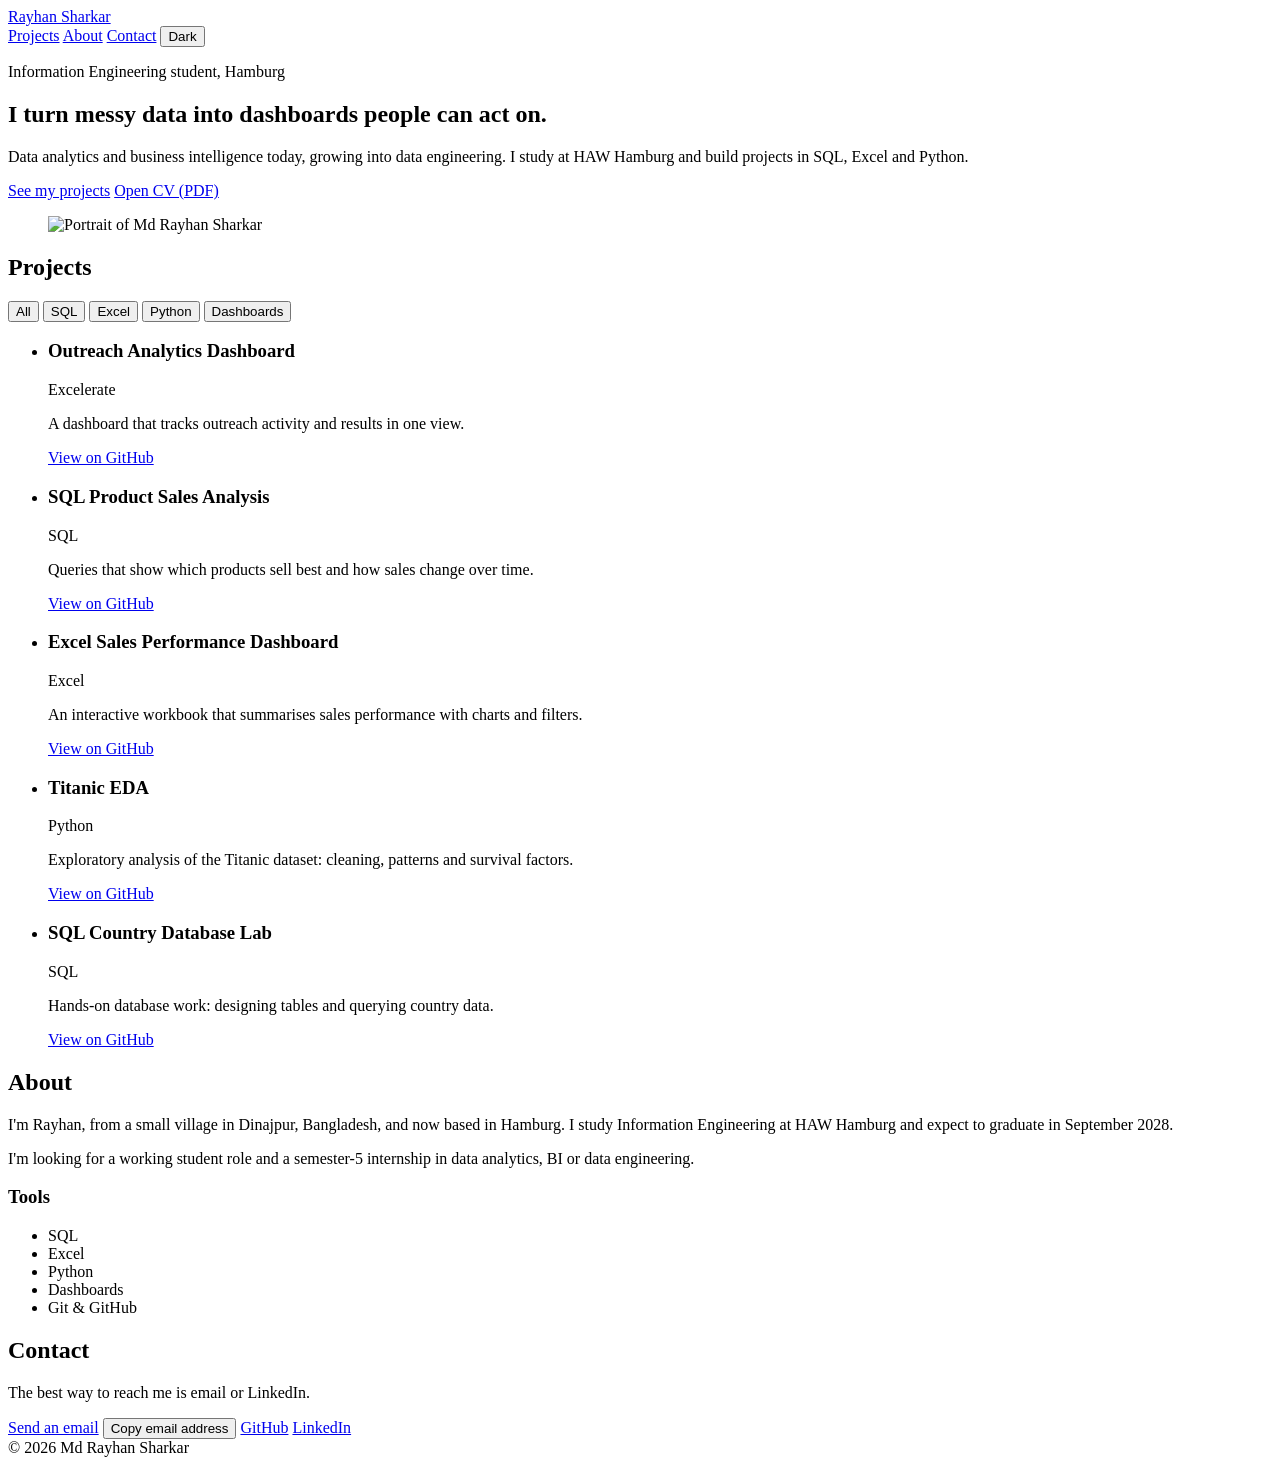
==== index.html @ 40c24889 "Create initial portfolio website layout in HTML This is a complete HTML file for a personal portfoli" ====
<!DOCTYPE html>
<html lang="en" data-theme="light">
<head>
  <meta charset="UTF-8">
  <meta name="viewport" content="width=device-width, initial-scale=1">
  <title>Md Rayhan Sharkar – Data Analytics &amp; BI</title>
  <meta name="description" content="Portfolio of Md Rayhan Sharkar, Information Engineering student at HAW Hamburg. Data analytics and business intelligence, growing into data engineering.">
  <meta name="theme-color" content="#eef2f6">
  <link rel="preconnect" href="https://fonts.googleapis.com">
  <link rel="preconnect" href="https://fonts.gstatic.com" crossorigin>
  <link href="https://fonts.googleapis.com/css2?family=Bricolage+Grotesque:wght@500;700;800&family=Source+Sans+3:wght@400;600&display=swap" rel="stylesheet">
  <link rel="stylesheet" href="style.css">
  <script>
    // Set theme before paint to avoid a flash
    try { var t = localStorage.getItem('theme'); if (t) document.documentElement.setAttribute('data-theme', t); } catch (e) {}
  </script>
</head>
<body>
  <div id="progress" aria-hidden="true"></div>

  <header class="top">
    <a class="brand" href="#top">Rayhan Sharkar</a>
    <nav aria-label="Main">
      <a href="#projects">Projects</a>
      <a href="#about">About</a>
      <a href="#contact">Contact</a>
      <button id="theme" type="button" aria-label="Switch to dark mode">Dark</button>
    </nav>
  </header>

  <main id="top">
    <section class="hero">
      <div class="hero-text">
        <p class="kicker">Information Engineering student, Hamburg</p>
        <h1>I turn messy data into dashboards people can act on.</h1>
        <p class="lead">Data analytics and business intelligence today, growing into data engineering. I study at HAW Hamburg and build projects in SQL, Excel and Python.</p>
        <div class="actions">
          <a class="btn primary" href="#projects">See my projects</a>
          <a class="btn" href="Md_Rayhan_Sharkar_CV.pdf" target="_blank" rel="noopener">Open CV (PDF)</a>
        </div>
      </div>
      <figure class="portrait">
        <img src="profile.jpg" alt="Portrait of Md Rayhan Sharkar" width="480" height="600">
      </figure>
    </section>

    <section id="projects" class="block">
      <h2>Projects</h2>
      <div class="filters" role="group" aria-label="Filter projects by tool">
        <button type="button" class="chip on" data-filter="all" aria-pressed="true">All</button>
        <button type="button" class="chip" data-filter="sql" aria-pressed="false">SQL</button>
        <button type="button" class="chip" data-filter="excel" aria-pressed="false">Excel</button>
        <button type="button" class="chip" data-filter="python" aria-pressed="false">Python</button>
        <button type="button" class="chip" data-filter="dashboard" aria-pressed="false">Dashboards</button>
      </div>

      <ul class="projects" id="project-list">
        <!-- EDIT: replace each description with what you actually did, and add your GitHub link -->
        <li class="project" data-tags="dashboard">
          <h3>Outreach Analytics Dashboard</h3>
          <p class="meta">Excelerate</p>
          <p>A dashboard that tracks outreach activity and results in one view.</p>
          <a href="https://github.com/mdrayhansharkar" target="_blank" rel="noopener">View on GitHub</a>
        </li>
        <li class="project" data-tags="sql">
          <h3>SQL Product Sales Analysis</h3>
          <p class="meta">SQL</p>
          <p>Queries that show which products sell best and how sales change over time.</p>
          <a href="https://github.com/mdrayhansharkar" target="_blank" rel="noopener">View on GitHub</a>
        </li>
        <li class="project" data-tags="excel dashboard">
          <h3>Excel Sales Performance Dashboard</h3>
          <p class="meta">Excel</p>
          <p>An interactive workbook that summarises sales performance with charts and filters.</p>
          <a href="https://github.com/mdrayhansharkar" target="_blank" rel="noopener">View on GitHub</a>
        </li>
        <li class="project" data-tags="python">
          <h3>Titanic EDA</h3>
          <p class="meta">Python</p>
          <p>Exploratory analysis of the Titanic dataset: cleaning, patterns and survival factors.</p>
          <a href="https://github.com/mdrayhansharkar" target="_blank" rel="noopener">View on GitHub</a>
        </li>
        <li class="project" data-tags="sql">
          <h3>SQL Country Database Lab</h3>
          <p class="meta">SQL</p>
          <p>Hands-on database work: designing tables and querying country data.</p>
          <a href="https://github.com/mdrayhansharkar" target="_blank" rel="noopener">View on GitHub</a>
        </li>
      </ul>
    </section>

    <section id="about" class="block narrow">
      <h2>About</h2>
      <p>I'm Rayhan, from a small village in Dinajpur, Bangladesh, and now based in Hamburg. I study Information Engineering at HAW Hamburg and expect to graduate in September 2028.</p>
      <p>I'm looking for a working student role and a semester-5 internship in data analytics, BI or data engineering.</p>
      <h3>Tools</h3>
      <ul class="tools">
        <li>SQL</li><li>Excel</li><li>Python</li><li>Dashboards</li><li>Git &amp; GitHub</li>
      </ul>
    </section>

    <section id="contact" class="block narrow">
      <h2>Contact</h2>
      <p>The best way to reach me is email or LinkedIn.</p>
      <div class="actions">
        <!-- EDIT: put your real email in both places below -->
        <a class="btn primary" href="mailto:your-email@example.com">Send an email</a>
        <button class="btn" type="button" id="copy" data-email="your-email@example.com">Copy email address</button>
        <a class="btn" href="https://github.com/mdrayhansharkar" target="_blank" rel="noopener">GitHub</a>
        <!-- EDIT: add your LinkedIn URL -->
        <a class="btn" href="https://www.linkedin.com/in/your-profile" target="_blank" rel="noopener">LinkedIn</a>
      </div>
    </section>
  </main>

  <footer>© <span id="year">2026</span> Md Rayhan Sharkar</footer>
  <div id="toast" role="status" aria-live="polite" hidden></div>

  <script src="script.js"></script>
</body>
</html>
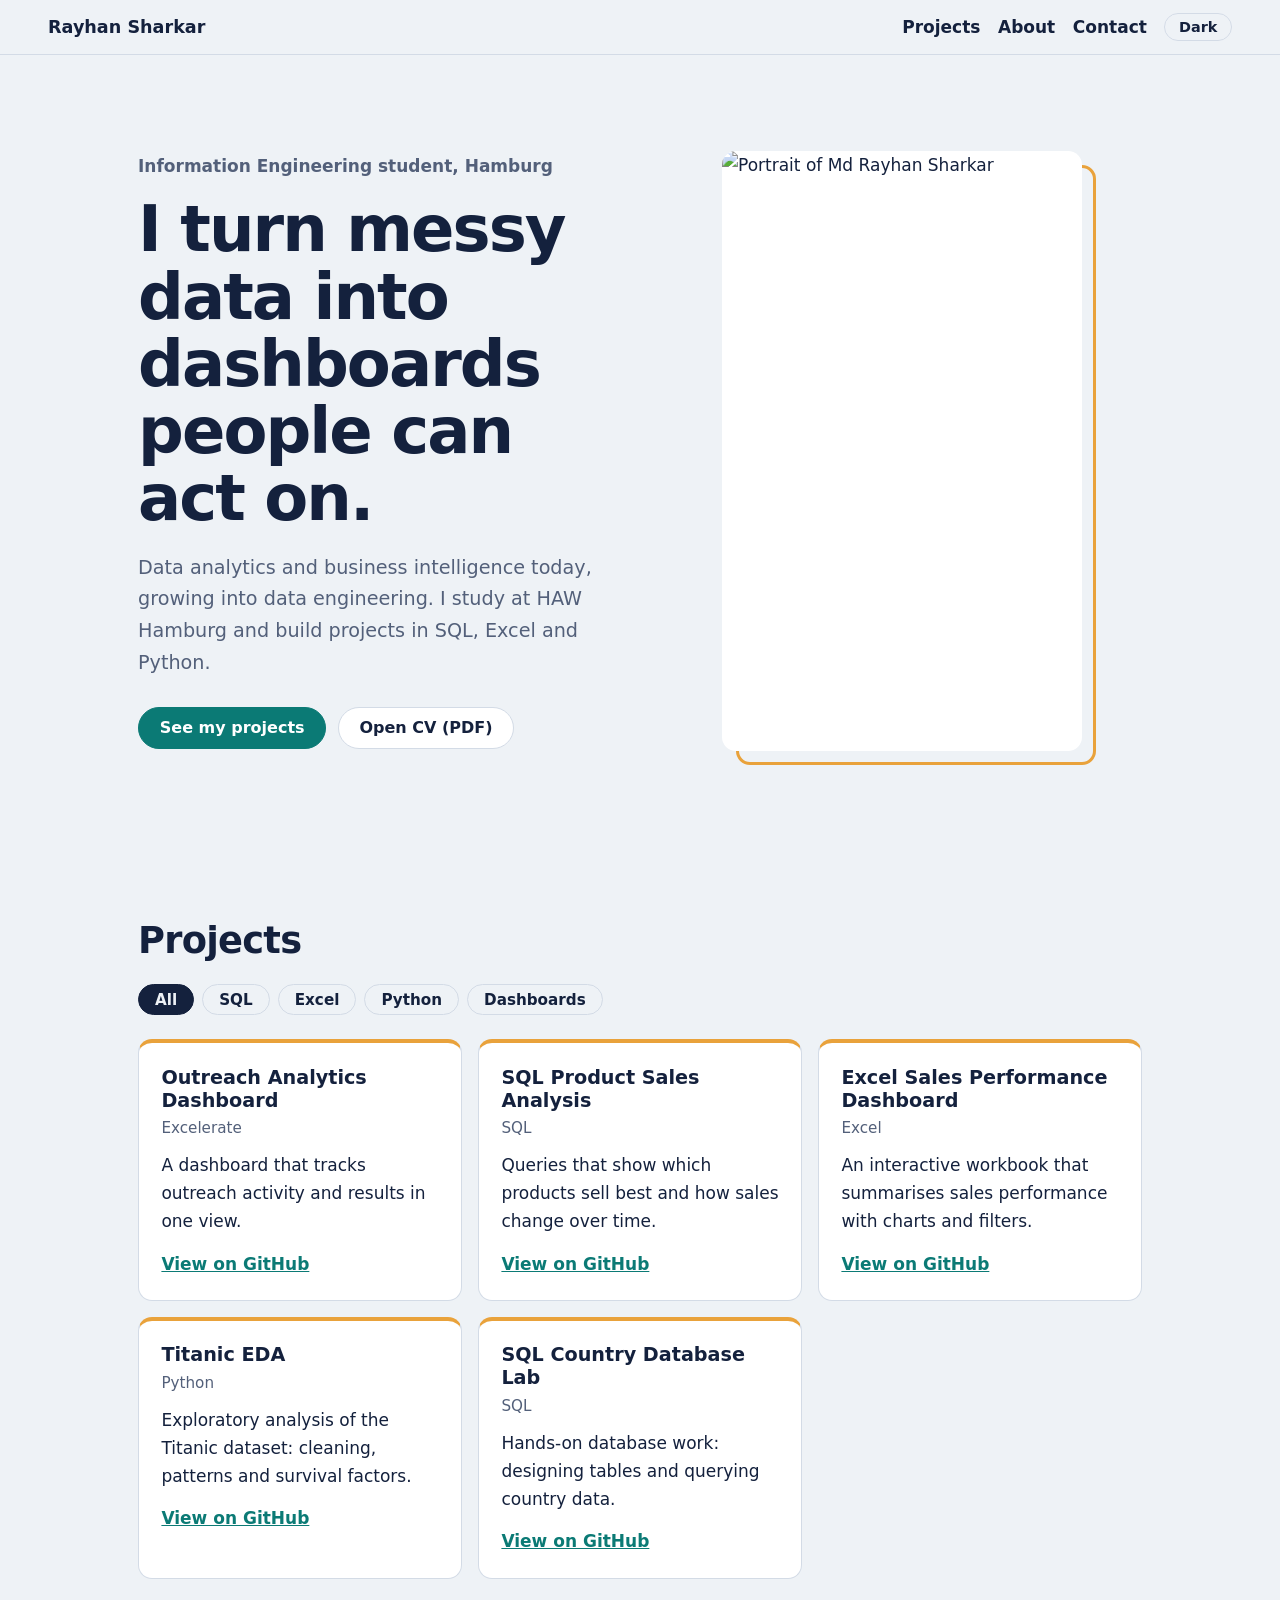
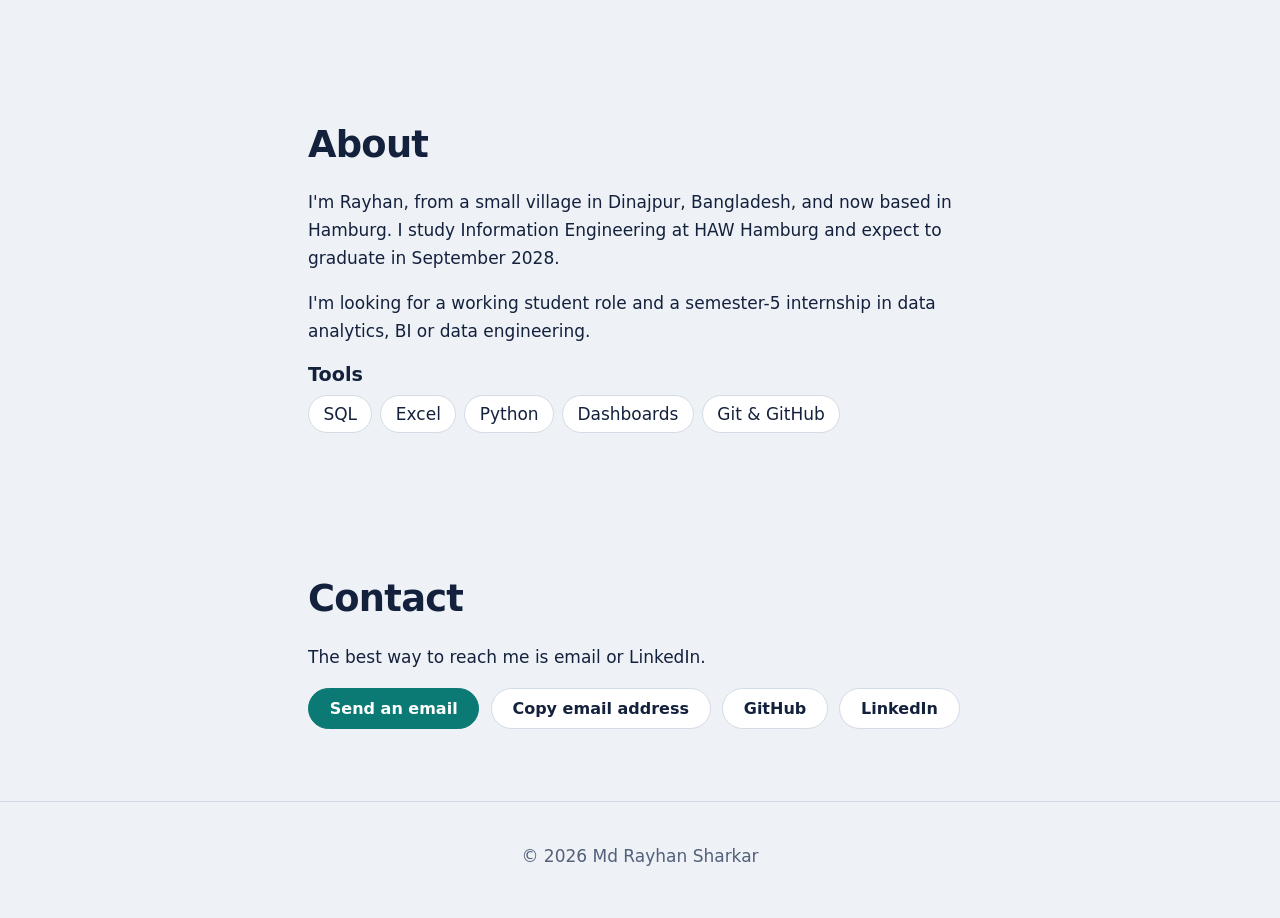
==== commit a78ec7c1: "Update contact information in index.html" ====
--- a/index.html
+++ b/index.html
@@ -104,11 +104,11 @@
       <p>The best way to reach me is email or LinkedIn.</p>
       <div class="actions">
         <!-- EDIT: put your real email in both places below -->
-        <a class="btn primary" href="mailto:your-email@example.com">Send an email</a>
-        <button class="btn" type="button" id="copy" data-email="your-email@example.com">Copy email address</button>
+        <a class="btn primary" href="mailto:mdrayhansharkar5@gmail.com">Send an email</a>
+        <button class="btn" type="button" id="copy" data-email="mdrayhansharkar5@gmail.com">Copy email address</button>
         <a class="btn" href="https://github.com/mdrayhansharkar" target="_blank" rel="noopener">GitHub</a>
         <!-- EDIT: add your LinkedIn URL -->
-        <a class="btn" href="https://www.linkedin.com/in/your-profile" target="_blank" rel="noopener">LinkedIn</a>
+        <a class="btn" href="https://www.linkedin.com/in/mdrayhansharkar" target="_blank" rel="noopener">LinkedIn</a>
       </div>
     </section>
   </main>
--- a/style.css
+++ b/style.css
@@ -0,0 +1,144 @@
+/* Colors live in variables. Change them here to restyle the whole site. */
+:root {
+  --bg: #eef2f6;
+  --surface: #ffffff;
+  --ink: #14213d;
+  --muted: #53607a;
+  --line: #d3dbe6;
+  --accent: #0b7a75;      /* teal: links, primary buttons */
+  --accent-ink: #ffffff;
+  --signal: #e9a23b;      /* amber: the "data highlight" colour */
+  --radius: 14px;
+  --display: "Bricolage Grotesque", system-ui, sans-serif;
+  --body: "Source Sans 3", system-ui, sans-serif;
+}
+:root[data-theme="dark"] {
+  --bg: #0d1626;
+  --surface: #15213a;
+  --ink: #e8edf6;
+  --muted: #9fb0cc;
+  --line: #2a3a5a;
+  --accent: #4fd1c5;
+  --accent-ink: #0d1626;
+}
+
+*, *::before, *::after { box-sizing: border-box; }
+html { scroll-behavior: smooth; scroll-padding-top: 5rem; }
+body {
+  margin: 0;
+  background: var(--bg);
+  color: var(--ink);
+  font: 400 1.0625rem/1.65 var(--body);
+  transition: background-color .3s, color .3s;
+}
+img { max-width: 100%; display: block; }
+a { color: var(--accent); }
+:focus-visible { outline: 3px solid var(--signal); outline-offset: 3px; }
+
+#progress {
+  position: fixed; inset: 0 0 auto 0; height: 3px; z-index: 50;
+  background: var(--signal);
+  transform: scaleX(0); transform-origin: left;
+}
+
+/* Header */
+.top {
+  position: sticky; top: 0; z-index: 40;
+  display: flex; justify-content: space-between; align-items: center; gap: 1rem;
+  padding: .8rem clamp(1rem, 4vw, 3rem);
+  background: color-mix(in srgb, var(--bg) 88%, transparent);
+  backdrop-filter: blur(10px);
+  border-bottom: 1px solid var(--line);
+}
+.brand { font: 700 1.1rem var(--display); color: var(--ink); text-decoration: none; }
+.top nav { display: flex; align-items: center; gap: 1.1rem; flex-wrap: wrap; }
+.top nav a { color: var(--ink); text-decoration: none; font-weight: 600; }
+.top nav a:hover { color: var(--accent); }
+#theme {
+  font: 600 .9rem var(--body); color: var(--ink); cursor: pointer;
+  background: transparent; border: 1px solid var(--line); border-radius: 999px;
+  padding: .3rem .85rem;
+}
+#theme:hover { border-color: var(--accent); }
+
+/* Hero: the one expressive moment */
+.hero {
+  max-width: 1100px; margin: 0 auto;
+  padding: clamp(3rem, 8vw, 6rem) clamp(1rem, 4vw, 3rem);
+  display: grid; grid-template-columns: 1.4fr 1fr; gap: clamp(2rem, 5vw, 4rem); align-items: center;
+}
+.kicker { color: var(--muted); margin: 0 0 1rem; font-weight: 600; }
+h1 {
+  font: 800 clamp(2.2rem, 5.2vw, 4rem)/1.05 var(--display);
+  letter-spacing: -.03em; margin: 0 0 1.2rem; max-width: 18ch;
+  animation: rise .8s cubic-bezier(.2,.8,.2,1) both;
+}
+.lead { font-size: 1.2rem; color: var(--muted); max-width: 52ch; margin: 0 0 1.8rem; }
+.portrait { margin: 0; position: relative; justify-self: center; width: min(100%, 360px); }
+.portrait::before {
+  content: ""; position: absolute; inset: 14px -14px -14px 14px;
+  border: 3px solid var(--signal); border-radius: var(--radius);
+}
+.portrait img {
+  position: relative; width: 100%; aspect-ratio: 4 / 5; object-fit: cover;
+  border-radius: var(--radius); background: var(--surface);
+}
+@keyframes rise { from { opacity: 0; transform: translateY(20px); } }
+
+/* Buttons */
+.actions { display: flex; flex-wrap: wrap; gap: .7rem; }
+.btn {
+  display: inline-block; cursor: pointer;
+  font: 600 1rem var(--body); text-decoration: none; color: var(--ink);
+  background: var(--surface); border: 1px solid var(--line); border-radius: 999px;
+  padding: .65rem 1.3rem;
+  transition: transform .15s, border-color .15s, background-color .15s;
+}
+.btn:hover { border-color: var(--accent); transform: translateY(-2px); }
+.btn.primary { background: var(--accent); color: var(--accent-ink); border-color: var(--accent); }
+
+/* Sections */
+.block { max-width: 1100px; margin: 0 auto; padding: clamp(2.5rem, 6vw, 4.5rem) clamp(1rem, 4vw, 3rem); }
+.block.narrow { max-width: 760px; }
+h2 { font: 700 clamp(1.7rem, 3vw, 2.3rem) var(--display); letter-spacing: -.02em; margin: 0 0 1.4rem; }
+h3 { font: 700 1.2rem var(--display); margin: 0 0 .3rem; }
+
+/* Project filters + list */
+.filters { display: flex; flex-wrap: wrap; gap: .5rem; margin-bottom: 1.5rem; }
+.chip {
+  font: 600 .95rem var(--body); cursor: pointer; color: var(--ink);
+  background: transparent; border: 1px solid var(--line); border-radius: 999px; padding: .35rem 1rem;
+}
+.chip:hover { border-color: var(--accent); }
+.chip.on { background: var(--ink); color: var(--bg); border-color: var(--ink); }
+
+.projects { list-style: none; margin: 0; padding: 0; display: grid; gap: 1rem; grid-template-columns: repeat(auto-fill, minmax(min(100%, 320px), 1fr)); }
+.project {
+  background: var(--surface); border: 1px solid var(--line); border-radius: var(--radius);
+  padding: 1.4rem; border-top: 4px solid var(--signal);
+  animation: rise .35s ease both;
+}
+.project[hidden] { display: none; }
+.project p { margin: 0 0 .9rem; }
+.project .meta { color: var(--muted); font-size: .95rem; margin-bottom: .6rem; }
+.project a { font-weight: 600; }
+
+.tools { list-style: none; padding: 0; margin: .6rem 0 0; display: flex; flex-wrap: wrap; gap: .5rem; }
+.tools li { background: var(--surface); border: 1px solid var(--line); border-radius: 999px; padding: .25rem .9rem; }
+
+footer { text-align: center; color: var(--muted); padding: 2.5rem 1rem 3rem; border-top: 1px solid var(--line); }
+
+/* Toast (appears after copying the email) */
+#toast {
+  position: fixed; left: 50%; bottom: 1.5rem; transform: translateX(-50%);
+  background: var(--ink); color: var(--bg); padding: .6rem 1.2rem; border-radius: 999px; font-weight: 600; z-index: 60;
+}
+
+@media (max-width: 800px) {
+  .hero { grid-template-columns: 1fr; }
+  .portrait { order: -1; width: min(70%, 260px); justify-self: start; }
+}
+@media (prefers-reduced-motion: reduce) {
+  html { scroll-behavior: auto; }
+  *, *::before, *::after { animation: none !important; transition: none !important; }
+}
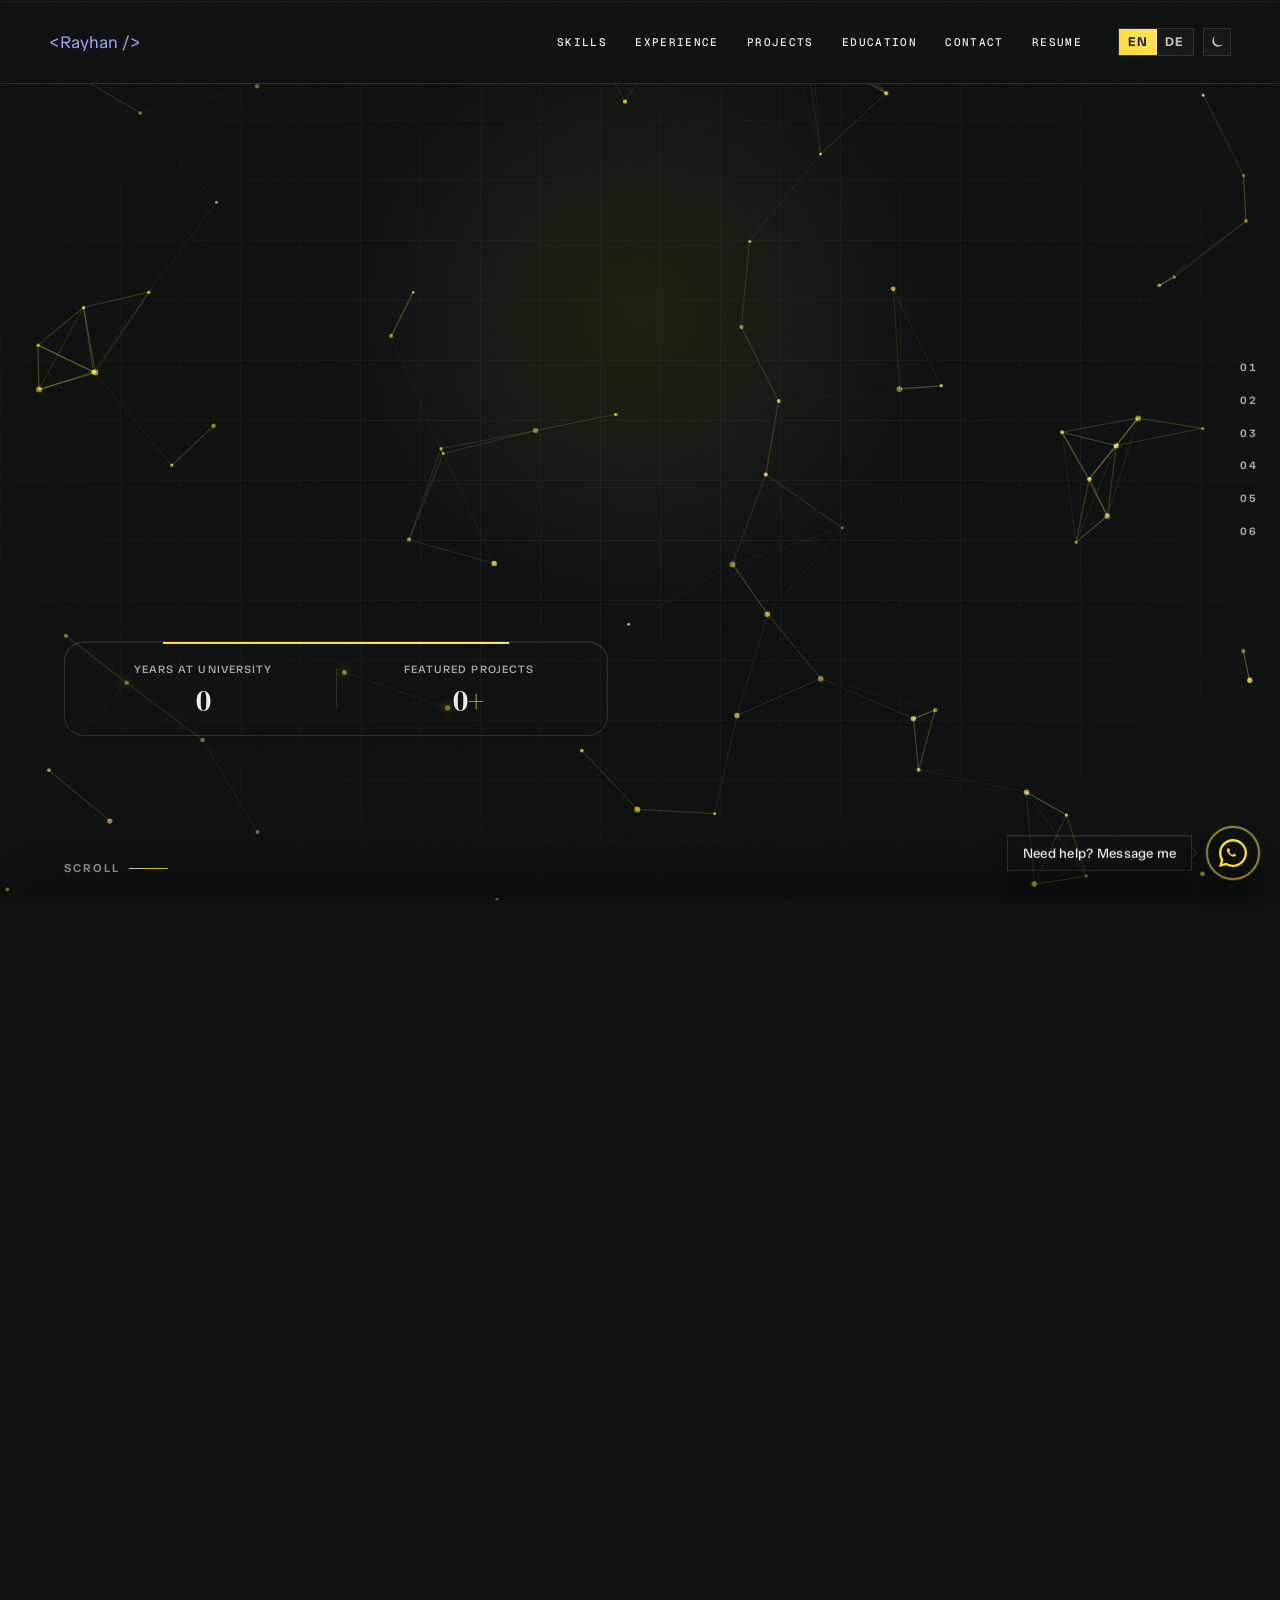
==== commit df68111d: "Rename Md_Rayhan_Sharkar_Portfolio.html to index.html" ====
--- a/index.html
+++ b/index.html
@@ -1,121 +1,7116 @@
 <!DOCTYPE html>
-<html lang="en" data-theme="light">
+<html lang="en">
+
 <head>
   <meta charset="UTF-8">
-  <meta name="viewport" content="width=device-width, initial-scale=1">
-  <title>Md Rayhan Sharkar – Data Analytics &amp; BI</title>
-  <meta name="description" content="Portfolio of Md Rayhan Sharkar, Information Engineering student at HAW Hamburg. Data analytics and business intelligence, growing into data engineering.">
-  <meta name="theme-color" content="#eef2f6">
+  <meta name="viewport" content="width=device-width, initial-scale=1.0, viewport-fit=cover">
+  <meta name="description" content="Md Rayhan Sharkar is an Information Engineering student and aspiring Data Engineer focused on analytics, business intelligence, and data-driven solutions.">
+  <meta name="keywords" content="Md Rayhan Sharkar, Information Engineering, Data Analytics, Business Intelligence, Data Engineering, Python, SQL, Power BI">
+  <meta name="author" content="Md Rayhan Sharkar">
+  <meta name="robots" content="index, follow">
+  <meta name="theme-color" content="#0b0c0e">
+  <link rel="canonical" href="https://mdrayhansharkar.github.io/">
+
+  <!-- Open Graph / social share -->
+  <meta property="og:type" content="website">
+  <meta property="og:site_name" content="Md Rayhan Sharkar">
+  <meta property="og:title" content="Md Rayhan Sharkar">
+  <meta property="og:description" content="Aspiring Data Engineer & Data Analytics Enthusiast">
+  <meta property="og:url" content="https://mdrayhansharkar.github.io/">
+  <meta property="og:image" content="https://mdrayhansharkar.github.io/https://mdrayhansharkar.github.io/profile.jpg">
+  <meta property="og:image:secure_url" content="https://mdrayhansharkar.github.io/https://mdrayhansharkar.github.io/profile.jpg">
+  <meta property="og:image:alt" content="Md Rayhan Sharkar — Aspiring Data Engineer">
+  <meta property="og:image:type" content="image/png">
+  <meta property="og:image:width" content="1671">
+  <meta property="og:image:height" content="941">
+  <meta name="twitter:card" content="summary_large_image">
+  <meta name="twitter:title" content="Md Rayhan Sharkar">
+  <meta name="twitter:description" content="Aspiring Data Engineer & Data Analytics Enthusiast">
+  <meta name="twitter:image" content="https://mdrayhansharkar.github.io/https://mdrayhansharkar.github.io/profile.jpg">
+
+  <script>
+    (function () {
+      try {
+        var t = localStorage.getItem('portfolio-theme');
+        document.documentElement.setAttribute('data-theme', t === 'light' ? 'light' : 'dark');
+      } catch (e) {
+        document.documentElement.setAttribute('data-theme', 'dark');
+      }
+      try {
+        if (sessionStorage.getItem('portfolio-seen') !== '1') {
+          document.documentElement.classList.add('is-loading');
+        }
+      } catch (e) {
+        document.documentElement.classList.add('is-loading');
+      }
+      try {
+        if (!window.matchMedia('(prefers-reduced-motion: reduce)').matches) {
+          document.documentElement.classList.add('motion-pending', 'h-scroll');
+          if (window.matchMedia('(max-width: 1100px)').matches) {
+            document.documentElement.classList.add('h-stack');
+          }
+          window.setTimeout(function () {
+            document.documentElement.classList.remove('motion-pending');
+            if (!window.__motionBooted) document.documentElement.classList.remove('h-scroll');
+          }, 8000);
+        }
+      } catch (e) {}
+    })();
+  </script>
+
+  <title>Md Rayhan Sharkar — Aspiring Data Engineer</title>
+  <link rel="icon" href="https://mdrayhansharkar.github.io/profile.jpg" type="image/jpeg">
+  <link rel="apple-touch-icon" href="https://mdrayhansharkar.github.io/profile.jpg">
   <link rel="preconnect" href="https://fonts.googleapis.com">
   <link rel="preconnect" href="https://fonts.gstatic.com" crossorigin>
-  <link href="https://fonts.googleapis.com/css2?family=Bricolage+Grotesque:wght@500;700;800&family=Source+Sans+3:wght@400;600&display=swap" rel="stylesheet">
-  <link rel="stylesheet" href="style.css">
+  <link rel="preload" as="image" href="https://mdrayhansharkar.github.io/profile.jpg" fetchpriority="high">
+  <link rel="preload" as="style" href="https://fonts.googleapis.com/css2?family=DM+Serif+Display:ital@0;1&family=Geist+Mono:wght@400;500;600&family=TASA+Orbiter:wght@400;500;700&display=swap">
+  <link
+    href="https://fonts.googleapis.com/css2?family=DM+Serif+Display:ital@0;1&family=Geist+Mono:wght@400;500;600&family=TASA+Orbiter:wght@400;500;700&display=swap"
+    rel="stylesheet" media="print" onload="this.media='all'">
+  <noscript>
+    <link
+      href="https://fonts.googleapis.com/css2?family=DM+Serif+Display:ital@0;1&family=Geist+Mono:wght@400;500;600&family=TASA+Orbiter:wght@400;500;700&display=swap"
+      rel="stylesheet">
+  </noscript>
+  <style>
+    :root {
+      color-scheme: dark;
+      --font-sans: "TASA Orbiter", sans-serif;
+      --font-mono: "Geist Mono", ui-monospace, SFMono-Regular, Menlo, Consolas, monospace;
+      --ink: #121614;
+      --paper: #f0efe8;
+      --bg: #0e1312;
+      --surface: #141a19;
+      --border: #2c3331;
+      --accent: #ffdb2a;
+      --accent2: #ffe566;
+      --accent-rgb: 255, 219, 42;
+      --accent2-rgb: 255, 229, 102;
+      --accent-glow: 255, 219, 42;
+      --accent-gradient: linear-gradient(45deg, #ffdb2a, #ffe566);
+      --muted: #a9a89f;
+      --text: #f0efe8;
+      --text-dim: #c8c7be;
+      --glass: rgba(24, 26, 28, 0.1);
+      --glass-strong: rgba(24, 26, 28, 0.1);
+      --glass-hover: rgba(24, 26, 28, 0.18);
+      --glass-border: rgba(255, 255, 255, 0.12);
+      --glass-blur: 5px;
+      --nav-blur: 24px;
+      --nav-bg: #0e1312;
+      --nav-bg-scrolled: #0e1312;
+      --shadow: rgba(0, 0, 0, 0.28);
+      --card-shadow: inset 0 1px 0 rgba(255, 255, 255, 0.06), 0 8px 28px rgba(0, 0, 0, 0.18);
+      --btn-on-accent: #121614;
+      --skill-hover: #15181e;
+      --ease-smooth: cubic-bezier(0.33, 1, 0.68, 1);
+      --ease-out: cubic-bezier(0.16, 1, 0.3, 1);
+      --ease-soft: cubic-bezier(0.4, 0, 0.2, 1);
+      --duration-fast: 0.28s;
+      --duration-normal: 0.5s;
+      --duration-slow: 0.85s;
+      --nav-morph-duration: 1.15s;
+      --nav-morph-ease: cubic-bezier(0.22, 1, 0.36, 1);
+      --ptr-x: 50%;
+      --ptr-y: 35%;
+      --scroll-p: 0;
+    }
+
+    html[data-theme="light"] {
+      color-scheme: light;
+      --bg: #ffdb2a;
+      --surface: #ffe566;
+      --border: #121614;
+      --accent: #121614;
+      --accent2: #0e1312;
+      --accent-rgb: 18, 22, 20;
+      --accent2-rgb: 14, 19, 18;
+      --accent-glow: 18, 22, 20;
+      --accent-gradient: linear-gradient(45deg, #121614, #0e1312);
+      --muted: #3a403e;
+      --text: #121614;
+      --text-dim: #242b29;
+      --glass: rgba(255, 255, 255, 0.68);
+      --glass-strong: rgba(255, 255, 255, 0.82);
+      --glass-hover: rgba(255, 255, 255, 0.86);
+      --glass-border: rgba(18, 32, 48, 0.1);
+      --glass-blur: 8px;
+      --nav-blur: 28px;
+      --nav-bg: #ffdb2a;
+      --nav-bg-scrolled: #ffdb2a;
+      --shadow: rgba(18, 28, 45, 0.08);
+      --card-shadow: inset 0 1px 0 rgba(255, 255, 255, 0.9), 0 10px 28px rgba(18, 28, 45, 0.07);
+      --btn-on-accent: #ffdb2a;
+      --skill-hover: rgba(255, 255, 255, 0.9);
+    }
+
+    *,
+    *::before,
+    *::after {
+      box-sizing: border-box;
+      margin: 0;
+      padding: 0;
+    }
+
+    img,
+    video,
+    canvas,
+    svg,
+    iframe {
+      max-width: 100%;
+    }
+
+    html {
+      scroll-behavior: smooth;
+      overflow-x: clip;
+      width: 100%;
+    }
+
+    @media (prefers-reduced-motion: reduce) {
+      html {
+        scroll-behavior: auto;
+      }
+
+      *,
+      *::before,
+      *::after {
+        animation-duration: 0.01ms !important;
+        animation-iteration-count: 1 !important;
+        transition-duration: 0.01ms !important;
+      }
+
+      .reveal,
+      .reveal.visible {
+        opacity: 1;
+        transform: none;
+        filter: none;
+        will-change: auto;
+      }
+
+      #scroll-progress,
+      #pointer-glow,
+      #cursor-dot,
+      #cursor-ring {
+        display: none !important;
+      }
+
+      [data-parallax],
+      .tilt-ready,
+      .magnetic {
+        transform: none !important;
+      }
+
+      #page-loader {
+        display: none !important;
+      }
+
+      html.loader-revealing::after,
+      #page-loader.is-done,
+      #page-loader.is-done::after,
+      #page-loader.is-done .term {
+        animation: none !important;
+      }
+
+      html.is-loading {
+        overflow: auto;
+      }
+
+      html.motion-pending .hero-tag,
+      html.motion-pending h1,
+      html.motion-pending .hero-sub,
+      html.motion-pending .hero-cta,
+      html.motion-pending .hero-visual,
+      html.motion-on .hero-tag,
+      html.motion-on .hero-word,
+      html.motion-on .hero-sub,
+      html.motion-on .hero-cta,
+      html.motion-on .hero-visual,
+      html.motion-on .tag,
+      html.motion-on .stack-tag,
+      html.motion-on .contact-head,
+      html.motion-on .contact-aside,
+      html.motion-on .channel,
+      html.motion-on .contact-social,
+      html.motion-on .footer-bottom {
+        opacity: 1 !important;
+      }
+
+      html.motion-on .journey::before {
+        transform: none !important;
+      }
+    }
+
+    body {
+      background: var(--bg);
+      color: var(--text);
+      font-family: var(--font-sans);
+      font-size: 17px;
+      font-weight: 400;
+      line-height: 1.7;
+      overflow-x: clip;
+      width: 100%;
+      min-width: 0;
+      position: relative;
+      z-index: 0;
+      -webkit-font-smoothing: antialiased;
+      text-rendering: optimizeLegibility;
+      transition: background-color var(--duration-slow) var(--ease-soft), color var(--duration-slow) var(--ease-soft);
+    }
+
+    body.nav-open {
+      overflow: hidden;
+    }
+
+    html[data-theme="light"] #bg-particles {
+      opacity: 0.38;
+    }
+
+    html[data-theme="light"] body::before {
+      opacity: 0.1;
+    }
+
+    html[data-theme="light"] .hero-grid-bg {
+      opacity: 0.35;
+    }
+
+    html[data-theme="light"] .lang-switch button.is-active {
+      color: var(--btn-on-accent);
+    }
+
+    html[data-theme="light"] .journey-badge {
+      color: var(--btn-on-accent);
+    }
+
+    /* ── THEME / LOCALE MOTION ── */
+    ::view-transition-old(root),
+    ::view-transition-new(root) {
+      animation-duration: 0.48s;
+      animation-timing-function: var(--ease-smooth);
+    }
+
+    html.theme-switching::after {
+      content: '';
+      position: fixed;
+      inset: 0;
+      z-index: 10000;
+      pointer-events: none;
+      background: radial-gradient(circle at var(--theme-ox, 50%) var(--theme-oy, 12%),
+          color-mix(in srgb, var(--accent) 28%, transparent),
+          transparent 55%),
+        var(--bg);
+      animation: themeWash 0.55s var(--ease-out) forwards;
+    }
+
+    @keyframes themeWash {
+      0% { opacity: 0; }
+      30% { opacity: 0.42; }
+      100% { opacity: 0; }
+    }
+
+    body.locale-out #hero,
+    body.locale-out section,
+    body.locale-out footer {
+      opacity: 0.55;
+      transform: translateY(6px);
+      filter: blur(1.5px);
+      transition: opacity 0.22s var(--ease-soft), transform 0.22s var(--ease-soft), filter 0.22s var(--ease-soft);
+    }
+
+    body.locale-in #hero,
+    body.locale-in section,
+    body.locale-in footer {
+      animation: localeIn 0.45s var(--ease-out) both;
+    }
+
+    html.is-loading {
+      overflow: hidden;
+    }
+
+    html:not(.is-loading) #page-loader:not(.is-done) {
+      display: none !important;
+    }
+
+    /* ── PAGE LOADER (Linux terminal) ── */
+    #page-loader {
+      position: fixed;
+      inset: 0;
+      z-index: 20000;
+      display: grid;
+      place-items: center;
+      padding: 1.25rem;
+      background: #000;
+      color: #d7dbe2;
+      font-family: ui-monospace, 'SF Mono', Menlo, Consolas, monospace;
+      overflow: hidden;
+    }
+
+    #page-loader::before {
+      content: '';
+      position: absolute;
+      inset: 0;
+      pointer-events: none;
+      opacity: 0.16;
+      background: repeating-linear-gradient(
+        0deg,
+        transparent 0 2px,
+        rgba(255, 255, 255, 0.03) 2px 3px
+      );
+      z-index: 0;
+    }
+
+    #page-loader::after {
+      content: '';
+      position: absolute;
+      left: 0;
+      right: 0;
+      top: -4%;
+      height: 16%;
+      z-index: 3;
+      pointer-events: none;
+      opacity: 0;
+      background: linear-gradient(180deg,
+        transparent,
+        rgba(var(--accent-rgb), 0.2),
+        transparent);
+      mix-blend-mode: screen;
+    }
+
+    .term {
+      position: relative;
+      z-index: 1;
+      width: min(100%, 42rem);
+      border: 1px solid rgba(255, 255, 255, 0.12);
+      background: #0b0d10;
+      box-shadow:
+        0 0 0 1px rgba(var(--accent-rgb), 0.08),
+        0 24px 60px rgba(0, 0, 0, 0.55);
+      overflow: hidden;
+    }
+
+    .term__bar {
+      display: flex;
+      align-items: center;
+      gap: 0.75rem;
+      padding: 0.65rem 0.85rem;
+      border-bottom: 1px solid rgba(255, 255, 255, 0.08);
+      background: #12151a;
+    }
+
+    .term__dots {
+      display: inline-flex;
+      gap: 0.35rem;
+    }
+
+    .term__dots span {
+      width: 0.55rem;
+      height: 0.55rem;
+      border-radius: 50%;
+      background: #3a3f49;
+    }
+
+    .term__dots span:nth-child(1) { background: #ff5f57; }
+    .term__dots span:nth-child(2) { background: #febc2e; }
+    .term__dots span:nth-child(3) { background: #28c840; }
+
+    .term__title {
+      color: rgba(215, 219, 226, 0.7);
+      font-size: 0.72rem;
+      letter-spacing: 0.02em;
+      white-space: nowrap;
+      overflow: hidden;
+      text-overflow: ellipsis;
+    }
+
+    .term__body {
+      min-height: 16rem;
+      max-height: min(52vh, 22rem);
+      padding: 0.95rem 1rem 1.1rem;
+      overflow: hidden;
+      font-size: 0.82rem;
+      line-height: 1.55;
+    }
+
+    .term-line {
+      margin: 0 0 0.2rem;
+      white-space: pre-wrap;
+      word-break: break-word;
+    }
+
+    .term-line.is-cmd { color: #e8ecf2; }
+    .term-line.is-out { color: rgba(215, 219, 226, 0.72); }
+    .term-line.is-ok { color: var(--accent); font-weight: 600; }
+    .term-line.is-dim { color: rgba(215, 219, 226, 0.42); }
+
+    .term-prompt {
+      color: var(--accent);
+      font-weight: 700;
+    }
+
+    .term-cursor {
+      display: inline-block;
+      width: 0.55ch;
+      height: 1em;
+      margin-left: 1px;
+      vertical-align: -0.1em;
+      background: var(--accent);
+      animation: loaderBlink 0.85s steps(1) infinite;
+    }
+
+    #page-loader.is-done {
+      animation: loaderTerminalWipe 1.05s cubic-bezier(0.65, 0, 0.35, 1) forwards;
+      pointer-events: none;
+    }
+
+    #page-loader.is-done .term {
+      animation: loaderStageOut 0.4s var(--ease-out) forwards;
+    }
+
+    #page-loader.is-done::after {
+      animation: loaderScanBeam 0.85s var(--ease-out) forwards;
+    }
+
+    html.loader-revealing::after {
+      content: '';
+      position: fixed;
+      inset: 0;
+      z-index: 19999;
+      pointer-events: none;
+      background: repeating-linear-gradient(
+        0deg,
+        transparent 0 3px,
+        rgba(var(--accent-rgb), 0.035) 3px 4px
+      );
+      animation: pageScanFade 0.95s var(--ease-out) forwards;
+    }
+
+    @keyframes loaderTerminalWipe {
+      0% { opacity: 1; clip-path: inset(0 0 0 0); }
+      100% { opacity: 1; visibility: hidden; clip-path: inset(0 0 100% 0); }
+    }
+
+    @keyframes loaderStageOut {
+      0% { opacity: 1; transform: translateY(0); }
+      100% { opacity: 0; transform: translateY(-10px); }
+    }
+
+    @keyframes loaderScanBeam {
+      0% { opacity: 0; top: -8%; }
+      18% { opacity: 1; }
+      100% { opacity: 0; top: 108%; }
+    }
+
+    @keyframes pageScanFade {
+      0% { opacity: 0.5; }
+      100% { opacity: 0; }
+    }
+
+    @keyframes loaderBlink {
+      0%, 49% { opacity: 1; }
+      50%, 100% { opacity: 0; }
+    }
+
+    @media (max-width: 560px) {
+      .term__body {
+        min-height: 14rem;
+        font-size: 0.74rem;
+        padding: 0.8rem 0.75rem 0.95rem;
+      }
+
+      .term__title {
+        font-size: 0.64rem;
+      }
+    }
+
+    @keyframes localeIn {
+      from {
+        opacity: 0.55;
+        transform: translateY(8px);
+        filter: blur(1.5px);
+      }
+
+      to {
+        opacity: 1;
+        transform: none;
+        filter: none;
+      }
+    }
+
+    .theme-toggle.is-pop svg,
+    .lang-switch button.is-pop {
+      animation: controlPop 0.45s var(--ease-out);
+    }
+
+    @keyframes controlPop {
+      0% { transform: scale(1); }
+      40% { transform: scale(1.18); }
+      100% { transform: scale(1); }
+    }
+
+    .site-toast {
+      position: fixed;
+      left: 50%;
+      bottom: max(1.35rem, env(safe-area-inset-bottom, 0px));
+      z-index: 10050;
+      display: flex;
+      align-items: center;
+      gap: 0.55rem;
+      max-width: min(92vw, 360px);
+      padding: 0.7rem 1rem;
+      border: 1px solid var(--glass-border);
+      border-radius: 999px;
+      background: color-mix(in srgb, var(--glass-strong) 88%, var(--surface));
+      color: var(--text);
+      box-shadow: 0 10px 36px var(--shadow);
+      backdrop-filter: blur(var(--glass-blur));
+      -webkit-backdrop-filter: blur(var(--glass-blur));
+      font-size: 0.9rem;
+      font-weight: 600;
+      letter-spacing: 0.01em;
+      line-height: 1.3;
+      transform: translate(-50%, 120%);
+      opacity: 0;
+      pointer-events: none;
+      transition: transform 0.45s var(--ease-out), opacity 0.35s var(--ease-soft);
+    }
+
+    .site-toast.is-visible {
+      transform: translate(-50%, 0);
+      opacity: 1;
+      pointer-events: auto;
+    }
+
+    .site-toast.is-leaving {
+      transform: translate(-50%, 110%);
+      opacity: 0;
+      transition-duration: 0.32s, 0.28s;
+    }
+
+    .site-toast__icon {
+      flex-shrink: 0;
+      width: 1.35rem;
+      height: 1.35rem;
+      display: grid;
+      place-items: center;
+      border-radius: 999px;
+      background: color-mix(in srgb, var(--accent) 18%, transparent);
+      color: var(--accent);
+      font-size: 0.78rem;
+      line-height: 1;
+    }
+
+    .site-toast__msg {
+      min-width: 0;
+    }
+
+    @media (prefers-reduced-motion: reduce) {
+      html.theme-switching::after,
+      body.locale-out #hero,
+      body.locale-out section,
+      body.locale-out footer,
+      body.locale-in #hero,
+      body.locale-in section,
+      body.locale-in footer,
+      .theme-toggle.is-pop svg,
+      .lang-switch button.is-pop {
+        animation: none !important;
+        filter: none !important;
+        transform: none !important;
+        opacity: 1 !important;
+      }
+
+      .site-toast {
+        transition: opacity 0.15s linear;
+        transform: translate(-50%, 0);
+      }
+    }
+
+    /* ── NOISE OVERLAY ── */
+    body::before {
+      content: '';
+      position: fixed;
+      inset: 0;
+      background-image: url("data:image/svg+xml,%3Csvg viewBox='0 0 200 200' xmlns='http://www.w3.org/2000/svg'%3E%3Cfilter id='n'%3E%3CfeTurbulence type='fractalNoise' baseFrequency='0.9' numOctaves='4' stitchTiles='stitch'/%3E%3C/filter%3E%3Crect width='100%25' height='100%25' filter='url(%23n)' opacity='0.04'/%3E%3C/svg%3E");
+      pointer-events: none;
+      z-index: 9999;
+      opacity: 0.22;
+    }
+
+    /* ── SCROLL PROGRESS ── */
+    #scroll-progress {
+      position: fixed;
+      top: 0;
+      left: 0;
+      height: 2px;
+      width: 100%;
+      z-index: 200;
+      pointer-events: none;
+      transform: scaleX(var(--scroll-p, 0));
+      transform-origin: left center;
+      background: var(--accent-gradient);
+      box-shadow: 0 0 16px rgba(var(--accent-rgb), 0.45);
+      opacity: 0.95;
+      transition: opacity var(--duration-fast) var(--ease-soft);
+    }
+
+    /* ── POINTER GLOW ── */
+    #pointer-glow {
+      position: fixed;
+      inset: 0;
+      z-index: 1;
+      pointer-events: none;
+      opacity: 0.55;
+      background: radial-gradient(
+        520px circle at var(--ptr-x) var(--ptr-y),
+        rgba(var(--accent-rgb), 0.14),
+        transparent 58%
+      );
+      transition: opacity 0.4s var(--ease-soft);
+      mix-blend-mode: screen;
+    }
+
+    html[data-theme="light"] #pointer-glow {
+      opacity: 0.4;
+      mix-blend-mode: multiply;
+      background: radial-gradient(
+        480px circle at var(--ptr-x) var(--ptr-y),
+        rgba(var(--accent-rgb), 0.1),
+        transparent 60%
+      );
+    }
+
+    /* ── CUSTOM CIRCLE CURSOR ── */
+    #cursor-dot,
+    #cursor-ring {
+      position: fixed;
+      top: 0;
+      left: 0;
+      pointer-events: none;
+      z-index: 10050;
+      border-radius: 50%;
+      opacity: 0;
+      will-change: transform;
+    }
+
+    #cursor-dot {
+      width: 6px;
+      height: 6px;
+      margin: -3px 0 0 -3px;
+      background: var(--accent);
+      box-shadow: 0 0 12px rgba(var(--accent-rgb), 0.65);
+      transition: opacity 0.2s var(--ease-soft), background 0.2s ease, box-shadow 0.2s ease;
+    }
+
+    #cursor-ring {
+      width: 36px;
+      height: 36px;
+      margin: -18px 0 0 -18px;
+      border: 1.5px solid rgba(var(--accent-rgb), 0.85);
+      box-shadow:
+        0 0 0 0 rgba(var(--accent-rgb), 0.15),
+        inset 0 0 12px rgba(var(--accent-rgb), 0.08);
+      transition:
+        opacity 0.25s var(--ease-soft),
+        width 0.35s var(--ease-out),
+        height 0.35s var(--ease-out),
+        margin 0.35s var(--ease-out),
+        border-color 0.25s ease,
+        background 0.25s ease,
+        box-shadow 0.35s var(--ease-out);
+    }
+
+    html.has-custom-cursor,
+    html.has-custom-cursor * {
+      cursor: none !important;
+    }
+
+    html.has-custom-cursor #cursor-dot.is-on,
+    html.has-custom-cursor #cursor-ring.is-on {
+      opacity: 1;
+    }
+
+    html.has-custom-cursor #cursor-ring.is-hover {
+      width: 64px;
+      height: 64px;
+      margin: -32px 0 0 -32px;
+      border-color: rgba(var(--accent-rgb), 1);
+      background: rgba(var(--accent-rgb), 0.08);
+      box-shadow:
+        0 0 0 6px rgba(var(--accent-rgb), 0.08),
+        0 0 28px rgba(var(--accent-rgb), 0.28);
+    }
+
+    html.has-custom-cursor #cursor-dot.is-hover {
+      background: var(--accent2);
+      box-shadow: 0 0 14px rgba(var(--accent2-rgb), 0.55);
+    }
+
+    html.has-custom-cursor #cursor-ring.is-press {
+      width: 28px;
+      height: 28px;
+      margin: -14px 0 0 -14px;
+    }
+
+    html[data-theme="light"] #cursor-dot {
+      box-shadow: 0 0 10px rgba(var(--accent-rgb), 0.45);
+    }
+
+    html[data-theme="light"] #cursor-ring {
+      border-color: rgba(var(--accent-rgb), 0.75);
+      background: rgba(255, 255, 255, 0.15);
+    }
+
+    /* ── BG DOT PARTICLES ── */
+    #bg-particles {
+      position: fixed;
+      inset: 0;
+      width: 100%;
+      height: 100%;
+      max-width: none;
+      z-index: 0;
+      pointer-events: none;
+      opacity: 0.9;
+    }
+
+    /* ── NAV ── */
+    nav {
+      position: fixed;
+      top: 0;
+      left: 0;
+      right: 0;
+      z-index: 100;
+      display: flex;
+      justify-content: center;
+      padding: env(safe-area-inset-top, 0px) env(safe-area-inset-right, 0px) 0 env(safe-area-inset-left, 0px);
+      background: transparent;
+      border: none;
+      backdrop-filter: none;
+      -webkit-backdrop-filter: none;
+      box-shadow: none;
+      transition: padding var(--nav-morph-duration) var(--nav-morph-ease);
+    }
+
+    .nav-inner {
+      color: var(--text);
+      display: flex;
+      align-items: center;
+      justify-content: space-between;
+      width: 100%;
+      padding: 1.2rem 3rem;
+      border: 1px solid transparent;
+      border-bottom-color: var(--glass-border);
+      background: var(--nav-bg);
+      backdrop-filter: blur(var(--nav-blur)) saturate(1.35);
+      -webkit-backdrop-filter: blur(var(--nav-blur)) saturate(1.35);
+      box-shadow: inset 0 1px 0 rgba(255, 255, 255, 0.06);
+      transition:
+        max-width var(--nav-morph-duration) var(--nav-morph-ease),
+        width var(--nav-morph-duration) var(--nav-morph-ease),
+        padding var(--nav-morph-duration) var(--nav-morph-ease),
+        margin var(--nav-morph-duration) var(--nav-morph-ease),
+        border-radius var(--nav-morph-duration) var(--nav-morph-ease),
+        gap var(--nav-morph-duration) var(--nav-morph-ease),
+        background-color var(--nav-morph-duration) var(--nav-morph-ease),
+        border-color var(--nav-morph-duration) var(--nav-morph-ease),
+        box-shadow var(--nav-morph-duration) var(--nav-morph-ease);
+    }
+
+    @media (min-width: 901px) {
+      .nav-links,
+      .nav-right {
+        transition: gap var(--nav-morph-duration) var(--nav-morph-ease);
+      }
+
+      nav.nav--scrolled {
+        padding: 1rem 1.5rem 0;
+        transition: padding var(--nav-morph-duration) var(--nav-morph-ease);
+      }
+
+      nav.nav--scrolled .nav-inner {
+        width: fit-content;
+        max-width: min(920px, calc(100% - 1.5rem));
+        justify-content: center;
+        gap: 1.35rem;
+        padding: 0.6rem 1.15rem;
+        border-radius: 999px;
+        border: 1px solid var(--glass-border);
+        margin: 0 auto;
+        background: var(--nav-bg-scrolled);
+        box-shadow:
+          inset 0 1px 0 rgba(255, 255, 255, 0.08),
+          0 12px 40px var(--shadow);
+      }
+
+      nav.nav--scrolled .nav-links {
+        gap: 0.18rem;
+      }
+
+      nav.nav--scrolled .nav-links a {
+        font-size: 11px;
+        padding: 8px 12px;
+      }
+
+      nav.nav--scrolled .nav-right {
+        gap: 0.85rem;
+      }
+
+      nav.nav--scrolled .nav-logo img {
+        height: 1.65rem;
+      }
+    }
+
+    nav.nav--scrolled .nav-inner {
+      background: var(--nav-bg-scrolled);
+    }
+
+    html[data-theme="light"] .nav-inner {
+      box-shadow: inset 0 1px 0 rgba(255, 255, 255, 0.65);
+    }
+
+    html[data-theme="light"] nav.nav--scrolled .nav-inner {
+      border: 1px solid rgba(18, 32, 48, 0.14);
+      box-shadow:
+        inset 0 1px 0 rgba(255, 255, 255, 0.8),
+        0 12px 32px var(--shadow);
+    }
+
+    html[data-theme="dark"] nav.nav--scrolled .nav-inner,
+    html:not([data-theme="light"]) nav.nav--scrolled .nav-inner {
+      border: 1px solid rgba(255, 255, 255, 0.16);
+    }
+
+    .nav-logo {
+      display: inline-flex;
+      align-items: center;
+      flex-shrink: 0;
+      text-decoration: none;
+      line-height: 0;
+      transition: opacity var(--duration-fast) var(--ease-smooth);
+    }
+
+    .nav-logo:hover {
+      opacity: 0.85;
+    }
+
+    .nav-logo img {
+      display: block;
+      height: 2rem;
+      width: auto;
+      max-width: 140px;
+      transition: height var(--nav-morph-duration) var(--nav-morph-ease);
+    }
+
+    .nav-logo img.nav-logo-light {
+      display: none;
+    }
+
+    html[data-theme="light"] .nav-logo img.nav-logo-dark {
+      display: none;
+    }
+
+    html[data-theme="light"] .nav-logo img.nav-logo-light {
+      display: block;
+    }
+
+    .nav-links {
+      display: flex;
+      align-items: center;
+      gap: 0.28rem;
+      list-style: none;
+    }
+
+    .nav-links a {
+      color: inherit;
+      text-decoration: none;
+      font-family: var(--font-mono);
+      font-size: 11px;
+      font-weight: 500;
+      letter-spacing: 0.12em;
+      text-transform: uppercase;
+      position: relative;
+      display: inline-flex;
+      align-items: center;
+      justify-content: center;
+      min-height: 44px;
+      padding: 8px 12px;
+      border: 0;
+      border-radius: 0;
+      line-height: 1.25;
+      white-space: nowrap;
+      background: transparent;
+      transition: opacity 0.2s var(--ease-soft);
+    }
+
+    .nav-links a:hover,
+    .nav-links a:focus-visible {
+      color: inherit;
+      opacity: 1;
+    }
+
+    .nav-links a:focus-visible {
+      outline: 2px solid var(--accent);
+      outline-offset: 3px;
+    }
+
+    .nav-links a.is-active {
+      color: inherit;
+      background: transparent;
+      box-shadow: inset 0 -1px 0 currentColor;
+    }
+
+    .roll {
+      position: relative;
+      display: block;
+      overflow: hidden;
+      height: 1.15em;
+    }
+
+    .roll-copy {
+      display: block;
+      transition: transform 0.45s cubic-bezier(0.16, 1, 0.3, 1);
+    }
+
+    .roll-copy--in {
+      position: absolute;
+      inset: 0;
+      transform: translateY(100%);
+    }
+
+    .nav-links a:hover .roll-copy,
+    .nav-links a:focus-visible .roll-copy {
+      transform: translateY(-100%);
+    }
+
+    .nav-links a:hover .roll-copy--in,
+    .nav-links a:focus-visible .roll-copy--in {
+      transform: translateY(0);
+    }
+
+
+    .nav-right {
+      display: flex;
+      align-items: center;
+      gap: 1.5rem;
+    }
+
+    .lang-switch {
+      display: inline-flex;
+      align-items: center;
+      border: 1px solid var(--border);
+      background: var(--surface);
+      overflow: hidden;
+    }
+
+    .lang-switch button {
+      font-family: var(--font-sans);
+      font-size: 0.8rem;
+      font-weight: 700;
+      letter-spacing: 0.06em;
+      line-height: 1.25;
+      text-transform: uppercase;
+      padding: 0.4em 0.7em;
+      border: none;
+      background: transparent;
+      color: var(--text-dim);
+      cursor: pointer;
+      transition: color var(--duration-normal) var(--ease-soft), background var(--duration-normal) var(--ease-soft);
+    }
+
+    .lang-switch button.is-active {
+      background: var(--accent-gradient);
+      background-image: var(--accent-gradient);
+      color: var(--btn-on-accent);
+    }
+
+    .lang-switch button:not(.is-active):hover,
+    .lang-switch button:not(.is-active):focus-visible {
+      color: var(--accent);
+      background: rgba(var(--accent-rgb), 0.1);
+    }
+
+    .theme-toggle {
+      display: inline-flex;
+      align-items: center;
+      justify-content: center;
+      box-sizing: border-box;
+      padding: 0.4em;
+      font-size: 0.8rem;
+      line-height: 1.25;
+      border: 1px solid var(--border);
+      background: var(--surface);
+      color: var(--text-dim);
+      cursor: pointer;
+      transform: translate3d(var(--mx, 0px), var(--my, 0px), 0);
+      transition:
+        color var(--duration-normal) var(--ease-soft),
+        border-color var(--duration-normal) var(--ease-soft),
+        background var(--duration-normal) var(--ease-soft),
+        box-shadow var(--duration-normal) var(--ease-soft),
+        transform var(--duration-normal) var(--ease-smooth);
+    }
+
+    .theme-toggle:hover,
+    .theme-toggle:focus-visible {
+      color: var(--accent);
+      border-color: rgba(var(--accent-rgb), 0.55);
+      background: rgba(var(--accent-rgb), 0.1);
+      box-shadow: 0 0 16px rgba(var(--accent-rgb), 0.16);
+    }
+
+    .theme-toggle svg {
+      width: 1.25em;
+      height: 1.25em;
+      display: block;
+    }
+
+    .theme-toggle .icon-moon {
+      fill: currentColor;
+      stroke: none;
+    }
+
+    .theme-toggle .icon-sun {
+      fill: none;
+      stroke: currentColor;
+      stroke-width: 1.8;
+      stroke-linecap: round;
+      stroke-linejoin: round;
+    }
+
+    .theme-toggle .icon-sun { display: none; }
+    html[data-theme="light"] .theme-toggle .icon-moon { display: none; }
+    html[data-theme="light"] .theme-toggle .icon-sun { display: block; }
+
+    .nav-controls {
+      display: flex;
+      align-items: center;
+      gap: 0.55rem;
+      flex-shrink: 0;
+    }
+
+    .nav-toggle {
+      display: none;
+      align-items: center;
+      justify-content: center;
+      width: 44px;
+      height: 44px;
+      border: 1px solid var(--border);
+      background: var(--surface);
+      color: var(--text);
+      cursor: pointer;
+    }
+
+    .nav-toggle-bars {
+      position: relative;
+      width: 18px;
+      height: 12px;
+    }
+
+    .nav-toggle-bars span {
+      position: absolute;
+      left: 0;
+      right: 0;
+      height: 2px;
+      background: currentColor;
+      transition: transform var(--duration-fast) var(--ease-smooth), opacity var(--duration-fast) var(--ease-smooth), top var(--duration-fast) var(--ease-smooth);
+    }
+
+    .nav-toggle-bars span:nth-child(1) { top: 0; }
+    .nav-toggle-bars span:nth-child(2) { top: 5px; }
+    .nav-toggle-bars span:nth-child(3) { top: 10px; }
+
+    nav.is-open .nav-toggle-bars span:nth-child(1) {
+      top: 5px;
+      transform: rotate(45deg);
+    }
+    nav.is-open .nav-toggle-bars span:nth-child(2) {
+      opacity: 0;
+    }
+    nav.is-open .nav-toggle-bars span:nth-child(3) {
+      top: 5px;
+      transform: rotate(-45deg);
+    }
+
+
+    /* ── HERO ── */
+    #hero {
+      min-height: 100vh;
+      min-height: 100svh;
+      display: grid;
+      grid-template-columns: minmax(0, 1.2fr) minmax(260px, 380px);
+      align-items: end;
+      column-gap: clamp(1.5rem, 4vw, 4rem);
+      row-gap: 1.75rem;
+      padding: calc(7.5rem + env(safe-area-inset-top, 0px)) max(clamp(1.15rem, 5vw, 4.5rem), env(safe-area-inset-right, 0px)) 3.25rem max(clamp(1.15rem, 5vw, 4.5rem), env(safe-area-inset-left, 0px));
+      width: min(100%, 1440px);
+      margin-inline: auto;
+      position: relative;
+      overflow-x: clip;
+      scroll-margin-top: 0;
+    }
+
+    .hero-grid-bg {
+      position: absolute;
+      inset: 0;
+      background-image:
+        linear-gradient(var(--border) 1px, transparent 1px),
+        linear-gradient(90deg, var(--border) 1px, transparent 1px);
+      background-size: 60px 60px;
+      mask-image: radial-gradient(ellipse 70% 70% at 50% 50%, black, transparent);
+      opacity: 0.5;
+      will-change: transform;
+      transform: translate3d(0, calc(var(--parallax-y, 0) * 1px), 0);
+    }
+
+    .hero-content {
+      position: relative;
+      z-index: 1;
+      display: flex;
+      flex-direction: column;
+      justify-content: flex-end;
+      max-width: 46rem;
+      min-width: 0;
+      min-height: 0;
+      will-change: transform;
+      transform: translate3d(0, calc(var(--parallax-y, 0) * 1px), 0);
+    }
+
+    .hero-visual {
+      position: relative;
+      z-index: 1;
+      display: flex;
+      flex-direction: column;
+      gap: 1rem;
+      width: 100%;
+      max-width: 400px;
+      margin: 0;
+      justify-self: end;
+      animation: fadeInSoft 1s 0.2s var(--ease-out) both;
+      will-change: transform;
+      transform: translate3d(0, calc(var(--parallax-y, 0) * 1px), 0);
+    }
+
+    .hero-visual::before {
+      content: '';
+      position: absolute;
+      top: 6%;
+      left: 50%;
+      transform: translateX(-50%);
+      width: 78%;
+      height: 58%;
+      background: var(--accent-gradient);
+      filter: blur(64px);
+      opacity: 0.28;
+      pointer-events: none;
+      z-index: 0;
+      animation: heroGlowPulse 5.5s var(--ease-soft) infinite;
+    }
+
+    html[data-theme="light"] .hero-visual::before {
+      opacity: 0.22;
+    }
+
+    html[data-theme="light"] .hero-card {
+      box-shadow:
+        0 18px 44px rgba(18, 28, 45, 0.12),
+        0 0 0 1px rgba(var(--accent-rgb), 0.18);
+    }
+
+    html[data-theme="light"] .hero-stats-card {
+      background: var(--glass);
+      box-shadow: var(--card-shadow);
+    }
+
+    html[data-theme="light"] .lang-switch,
+    html[data-theme="light"] .theme-toggle {
+      background: rgba(255, 255, 255, 0.8);
+      border-color: var(--glass-border);
+    }
+
+    html[data-theme="light"] .tag {
+      background: rgba(255, 255, 255, 0.7);
+    }
+
+    html[data-theme="light"] .social-link {
+      background: rgba(255, 255, 255, 0.75);
+    }
+
+    html[data-theme="light"] .whatsapp-float {
+      background: var(--glass-strong);
+      box-shadow:
+        inset 0 1px 0 rgba(255, 255, 255, 0.9),
+        0 10px 24px rgba(18, 28, 45, 0.12);
+    }
+
+    html[data-theme="light"] .project-card:hover,
+    html[data-theme="light"] .journey-item:hover .journey-card,
+    html[data-theme="light"] .journey-item.is-current .journey-card {
+      background: var(--glass);
+      box-shadow:
+        0 14px 32px rgba(var(--accent-rgb), 0.12),
+        0 0 0 1px rgba(var(--accent-rgb), 0.18);
+    }
+
+    html[data-theme="light"] .project-card:hover {
+      background: var(--glass);
+    }
+
+    .hero-card {
+      position: relative;
+      z-index: 1;
+      padding: 3px;
+      border-radius: 26px;
+      background: var(--accent-gradient);
+      box-shadow:
+        0 18px 48px rgba(0, 0, 0, 0.28),
+        0 0 0 1px rgba(255, 255, 255, 0.06);
+      transform:
+        translate3d(var(--mx, 0px), calc(var(--my, 0px) + var(--lift, 0px)), 0)
+        rotateX(var(--tilt-x, 0deg))
+        rotateY(var(--tilt-y, 0deg));
+      transform-style: preserve-3d;
+      transition:
+        transform var(--duration-normal) var(--ease-smooth),
+        box-shadow var(--duration-slow) var(--ease-soft);
+    }
+
+    @media (hover: hover) and (min-width: 901px) {
+      .hero-card:hover {
+        --lift: -5px;
+        box-shadow:
+          0 26px 56px rgba(0, 0, 0, 0.34),
+          0 0 0 1px rgba(255, 255, 255, 0.08);
+      }
+    }
+
+    .hero-portrait {
+      position: relative;
+      margin: 0;
+      width: 100%;
+      aspect-ratio: 3 / 4;
+      overflow: hidden;
+      border-radius: 23px;
+      background: var(--surface);
+    }
+
+    .hero-portrait img {
+      display: block;
+      width: 100%;
+      height: 100%;
+      max-width: none;
+      object-fit: cover;
+      object-position: 52% 10%;
+    }
+
+    .hero-card-body {
+      position: absolute;
+      left: 0;
+      right: 0;
+      bottom: 0;
+      z-index: 2;
+      margin: 0;
+      padding: 4.25rem 0.9rem 0.85rem;
+      background: linear-gradient(
+        to top,
+        rgba(8, 10, 12, 0.92) 0%,
+        rgba(8, 10, 12, 0.62) 46%,
+        transparent 100%
+      );
+    }
+
+    html[data-theme="light"] .hero-card-body {
+      background: linear-gradient(
+        to top,
+        rgba(16, 18, 20, 0.88) 0%,
+        rgba(16, 18, 20, 0.52) 48%,
+        transparent 100%
+      );
+    }
+
+    .hero-card-meta {
+      display: flex;
+      align-items: center;
+      justify-content: space-between;
+      gap: 0.7rem;
+      padding: 0.55rem 0.6rem 0.55rem 0.75rem;
+      border-radius: 16px;
+      background: rgba(255, 255, 255, 0.1);
+      border: 1px solid rgba(255, 255, 255, 0.14);
+      box-shadow: inset 0 1px 0 rgba(255, 255, 255, 0.12);
+    }
+
+    .hero-card-body .contact-row {
+      margin: 0;
+      min-width: 0;
+      gap: 0.12rem;
+    }
+
+    .hero-card-body .contact-item {
+      font-size: 0.7rem;
+      font-weight: 500;
+      line-height: 1.25;
+      gap: 0.38rem;
+      align-items: center;
+      color: rgba(245, 246, 248, 0.92);
+      min-width: 0;
+      overflow-wrap: anywhere;
+    }
+
+    .hero-card-body .contact-item .ico {
+      width: 12px;
+      flex-shrink: 0;
+      font-size: 0.66rem;
+      text-align: center;
+      color: var(--accent);
+    }
+
+    .hero-card-body .social-links {
+      margin: 0;
+      padding: 0;
+      border: none;
+      gap: 0.32rem;
+      flex-wrap: wrap;
+      flex-shrink: 0;
+      justify-content: flex-end;
+    }
+
+    .hero-card-body .social-link {
+      width: 26px;
+      height: 26px;
+      border-radius: 50%;
+      flex-shrink: 0;
+      background: rgba(255, 255, 255, 0.12);
+      border-color: rgba(255, 255, 255, 0.16);
+      color: #f5f6f8;
+    }
+
+    .hero-card-body .social-link:hover {
+      background: var(--accent-gradient);
+      border-color: transparent;
+      color: var(--btn-on-accent);
+      transform: translateY(-1px);
+    }
+
+    .hero-card-body .social-link svg {
+      width: 12px;
+      height: 12px;
+    }
+
+    .hero-stats-card {
+      position: relative;
+      z-index: 1;
+      overflow: hidden;
+      border: 1px solid var(--glass-border);
+      border-radius: 20px;
+      padding: 1.05rem 0.35rem 1.05rem;
+      background: rgba(24, 26, 28, 0.1);
+      backdrop-filter: blur(5px);
+      -webkit-backdrop-filter: blur(5px);
+      box-shadow:
+        inset 0 1px 0 rgba(255, 255, 255, 0.07),
+        0 10px 28px rgba(0, 0, 0, 0.16);
+    }
+
+    .hero-stats-card::before {
+      content: '';
+      position: absolute;
+      top: 0;
+      left: 18%;
+      right: 18%;
+      height: 2px;
+      background: var(--accent-gradient);
+    }
+
+    .hero-stats {
+      display: grid;
+      grid-template-columns: 1fr 1px 1fr;
+      align-items: center;
+      gap: 0;
+    }
+
+    .hero-stat {
+      padding: 0.15rem 1rem;
+      text-align: center;
+      background: none;
+      border: none;
+      border-radius: 0;
+    }
+
+    html[data-theme="light"] .hero-stat {
+      background: none;
+    }
+
+    .hero-stat-divider {
+      width: 1px;
+      height: 2.4rem;
+      background: var(--glass-border);
+      justify-self: center;
+    }
+
+    .hero-stat .stat-label {
+      display: block;
+      color: var(--muted);
+      font-size: 0.68rem;
+      font-weight: 600;
+      letter-spacing: 0.1em;
+      text-transform: uppercase;
+      margin-bottom: 0.4rem;
+    }
+
+    .hero-stat .stat-value {
+      font-family: 'DM Serif Display', serif;
+      font-size: 1.85rem;
+      color: var(--text);
+      line-height: 1;
+    }
+
+    .hero-tag {
+      display: inline-block;
+      align-self: flex-start;
+      width: fit-content;
+      font-size: 0.85rem;
+      font-weight: 600;
+      letter-spacing: 0.12em;
+      text-transform: uppercase;
+      color: var(--accent);
+      border: 1px solid var(--accent);
+      padding: 0.3em 0.8em;
+      margin-bottom: 1.5rem;
+      animation: fadeUp 1s var(--ease-out) both;
+    }
+
+    h1 {
+      font-family: var(--font-sans);
+      font-size: clamp(2.35rem, 5vw, 5.5rem);
+      font-weight: 700;
+      line-height: 1.05;
+      letter-spacing: -0.04em;
+      color: var(--text);
+      overflow-wrap: anywhere;
+      animation: fadeUp 1s 0.1s var(--ease-out) both;
+    }
+
+    h1 em {
+      display: inline-block;
+      font-style: italic;
+      padding-right: 0.22em;
+      margin-right: -0.08em;
+      background: var(--accent-gradient);
+      background-image: var(--accent-gradient);
+      -webkit-background-clip: text;
+      background-clip: text;
+      color: transparent;
+    }
+
+    .hero-sub {
+      margin-top: 1.5rem;
+      color: var(--text-dim);
+      max-width: 34rem;
+      font-size: 1.05rem;
+      font-weight: 400;
+      animation: fadeUp 1s 0.18s var(--ease-out) both;
+    }
+
+    .hero-cta {
+      margin-top: 1.75rem;
+      display: grid;
+      grid-template-columns: repeat(2, minmax(0, 1fr));
+      gap: 0.75rem;
+      max-width: 34rem;
+      animation: fadeUp 1s 0.26s var(--ease-out) both;
+    }
+
+    .hero-cta .btn {
+      width: 100%;
+    }
+
+    .hero-content .hero-stats-card {
+      margin-top: 1.35rem;
+      max-width: 34rem;
+    }
+
+    .btn {
+      position: relative;
+      isolation: isolate;
+      overflow: hidden;
+      display: inline-flex;
+      align-items: center;
+      justify-content: space-between;
+      gap: 16px;
+      min-height: 48px;
+      padding: 12px 18px;
+      max-width: 100%;
+      border-radius: 0;
+      font-family: var(--font-mono);
+      font-size: 11px;
+      font-weight: 500;
+      letter-spacing: 0.12em;
+      line-height: 1.25;
+      text-transform: uppercase;
+      text-decoration: none;
+      border: 1px solid transparent;
+      cursor: pointer;
+      transform: translate3d(var(--mx, 0px), var(--my, 0px), 0) scale(var(--ms, 1));
+      transition:
+        color 0.2s var(--ease-out),
+        background-color 0.2s var(--ease-out),
+        border-color 0.2s var(--ease-out),
+        transform 0.14s cubic-bezier(0.16, 1, 0.3, 1);
+    }
+
+    .btn-face {
+      position: relative;
+      z-index: 1;
+      display: flex;
+      align-items: center;
+      justify-content: space-between;
+      gap: 16px;
+      width: 100%;
+    }
+
+    .btn-chevron {
+      width: 0.42em;
+      height: 0.42em;
+      border-top: 1.5px solid currentColor;
+      border-right: 1.5px solid currentColor;
+      transform: rotate(45deg);
+      flex: none;
+    }
+
+    .btn-face--hover {
+      position: absolute;
+      z-index: 2;
+      inset: 0;
+      padding: inherit;
+      background: var(--paper);
+      color: var(--ink);
+      clip-path: polygon(-1% 0%, -1% 0%, -100% 100%, -1% 100%);
+      pointer-events: none;
+      transition: clip-path 0.4s cubic-bezier(0.25, 0, 0, 1);
+    }
+
+    .btn:active {
+      --ms: 0.97;
+    }
+
+    .btn-primary {
+      background: var(--accent);
+      color: var(--btn-on-accent);
+      border-color: var(--accent);
+    }
+
+    .btn-primary:hover,
+    .btn-ghost:hover,
+    .btn-primary:focus-visible,
+    .btn-ghost:focus-visible {
+      border-color: var(--paper);
+    }
+
+    .btn:hover .btn-face--hover,
+    .btn:focus-visible .btn-face--hover {
+      clip-path: polygon(0% 0%, 200% 0%, 100% 100%, 0% 100%);
+    }
+
+    .btn-ghost {
+      background: transparent;
+      color: var(--text);
+      border-color: color-mix(in srgb, var(--paper) 28%, transparent);
+    }
+
+    .btn-ghost:not(:has(.btn-face--hover)):hover,
+    .btn-ghost:not(:has(.btn-face--hover)):focus-visible {
+      background: var(--paper);
+      color: var(--ink);
+    }
+
+    /* Hero profile card (legacy panel styles reused in card body) */
+    .hero-panel {
+      position: relative;
+      z-index: 1;
+      border: 1px solid var(--glass-border);
+      background: var(--glass);
+      backdrop-filter: blur(var(--glass-blur));
+      -webkit-backdrop-filter: blur(var(--glass-blur));
+      box-shadow:
+        inset 0 1px 0 rgba(255, 255, 255, 0.06),
+        0 12px 40px rgba(0, 0, 0, 0.25);
+      padding: 2.5rem;
+      animation: fadeUp 1.05s 0.34s var(--ease-out) both;
+      transition:
+        border-color var(--duration-slow) var(--ease-soft),
+        box-shadow var(--duration-slow) var(--ease-soft),
+        background var(--duration-slow) var(--ease-soft),
+        transform var(--duration-normal) var(--ease-smooth);
+    }
+
+    .hero-panel:hover {
+      background: var(--glass-hover);
+      border-color: rgba(var(--accent-rgb), 0.7);
+      box-shadow:
+        inset 0 1px 0 rgba(255, 255, 255, 0.1),
+        0 0 0 1px rgba(var(--accent-rgb), 0.2),
+        0 16px 48px rgba(var(--accent-rgb), 0.22);
+    }
+
+    .hero-panel::before {
+      content: '';
+      position: absolute;
+      top: -1px;
+      left: 2rem;
+      right: 2rem;
+      height: 2px;
+      background: var(--accent-gradient);
+    }
+
+    .panel-title {
+      font-size: 0.8rem;
+      font-weight: 600;
+      text-transform: uppercase;
+      letter-spacing: 0.12em;
+      color: var(--muted);
+      margin-bottom: 1.5rem;
+    }
+
+    .stat-row {
+      display: flex;
+      justify-content: space-between;
+      align-items: flex-end;
+      padding: 1rem 0;
+      border-bottom: 1px solid var(--border);
+    }
+
+    .stat-row:last-child {
+      border-bottom: none;
+    }
+
+    .stat-label {
+      color: var(--text-dim);
+      font-size: 0.95rem;
+      font-weight: 500;
+    }
+
+    .stat-value {
+      font-family: 'DM Serif Display', serif;
+      font-size: 2rem;
+      color: var(--text);
+      line-height: 1;
+      font-variant-numeric: tabular-nums;
+    }
+
+    .stat-counter {
+      display: inline-block;
+      transition: transform 0.15s var(--ease-smooth);
+    }
+
+    .stat-value .stat-suffix {
+      color: var(--accent);
+    }
+
+    .contact-row {
+      margin-top: 2rem;
+      display: flex;
+      flex-direction: column;
+      gap: 0.6rem;
+    }
+
+    .contact-item {
+      display: flex;
+      gap: 0.8rem;
+      align-items: flex-start;
+      font-size: 0.92rem;
+      font-weight: 500;
+      color: var(--text-dim);
+      word-break: break-word;
+      overflow-wrap: anywhere;
+    }
+
+    .contact-item .ico {
+      width: 18px;
+      text-align: center;
+      color: var(--accent);
+      font-size: 0.9rem;
+    }
+
+    .social-links {
+      margin-top: 1.25rem;
+      display: flex;
+      gap: 0.65rem;
+      flex-wrap: wrap;
+    }
+
+    .social-link {
+      display: inline-flex;
+      align-items: center;
+      justify-content: center;
+      width: 36px;
+      height: 36px;
+      border: 1px solid var(--border);
+      background: var(--bg);
+      color: var(--text-dim);
+      text-decoration: none;
+      transition:
+        border-color var(--duration-slow) var(--ease-soft),
+        color var(--duration-slow) var(--ease-soft),
+        background var(--duration-slow) var(--ease-soft),
+        transform var(--duration-normal) var(--ease-smooth);
+    }
+
+    .social-link:hover {
+      transform: translateY(-2px);
+      border-color: var(--accent);
+      color: var(--accent);
+      background: rgba(var(--accent-rgb), 0.08);
+    }
+
+    .social-link:active {
+      transform: translateY(0) scale(0.96);
+    }
+
+    .social-link--whatsapp:hover {
+      border-color: #25d366;
+      color: #25d366;
+      background: rgba(37, 211, 102, 0.1);
+    }
+
+    .social-link svg {
+      width: 16px;
+      height: 16px;
+      fill: currentColor;
+    }
+
+
+    /* ── SECTION BASE ── */
+    section {
+      padding: 6rem max(clamp(1.15rem, 5vw, 3rem), env(safe-area-inset-right, 0px)) 6rem max(clamp(1.15rem, 5vw, 3rem), env(safe-area-inset-left, 0px));
+      border-top: 1px solid var(--border);
+      position: relative;
+      z-index: 1;
+      width: min(100%, 1440px);
+      margin-inline: auto;
+      scroll-margin-top: calc(5.5rem + env(safe-area-inset-top, 0px));
+    }
+
+    .section-header {
+      display: flex;
+      align-items: baseline;
+      gap: 1.5rem;
+      margin-bottom: 3.5rem;
+    }
+
+    .section-num {
+      font-size: 0.8rem;
+      font-weight: 600;
+      letter-spacing: 0.12em;
+      color: var(--accent);
+      text-transform: uppercase;
+      flex-shrink: 0;
+      line-height: 1;
+      transition: transform 0.5s var(--ease-out), opacity 0.5s var(--ease-soft);
+      transform: translate3d(0, calc(var(--parallax-y, 0) * 1px), 0);
+    }
+
+    .section-title {
+      font-family: var(--font-sans);
+      font-weight: 700;
+      letter-spacing: -0.04em;
+      font-size: clamp(1.85rem, 3.5vw, 3rem);
+      color: var(--text);
+      line-height: 1.1;
+      overflow-wrap: anywhere;
+      min-width: 0;
+    }
+
+    .skill-block,
+    .project-card,
+    .journey-card {
+      min-width: 0;
+    }
+
+    /* ── SKILLS ── */
+    .skills-board {
+      display: flex;
+      flex-direction: column;
+      justify-content: center;
+      gap: 1.35rem;
+      min-height: 0;
+    }
+
+    .skills-head {
+      display: flex;
+      flex-direction: column;
+      align-items: flex-start;
+      gap: 0.65rem;
+      max-width: 42rem;
+    }
+
+    .skills-head .section-header,
+    .skills-head .section-lead {
+      margin-bottom: 0;
+    }
+
+    .skills-head .section-lead {
+      max-width: 36rem;
+    }
+
+    .skills-grid {
+      display: grid;
+      grid-template-columns: repeat(2, minmax(0, 1fr));
+      grid-template-rows: repeat(2, minmax(0, 1fr));
+      gap: 0.75rem;
+      flex: 1;
+      min-height: 0;
+      width: 100%;
+      background: transparent;
+      border: none;
+      align-items: stretch;
+    }
+
+    .skill-block {
+      background: var(--glass);
+      backdrop-filter: blur(var(--glass-blur));
+      -webkit-backdrop-filter: blur(var(--glass-blur));
+      border: 1px solid var(--glass-border);
+      border-radius: 18px;
+      box-shadow: var(--card-shadow);
+      padding: 1.15rem 1.15rem 1.2rem;
+      position: relative;
+      overflow: hidden;
+      isolation: isolate;
+      transform-style: preserve-3d;
+      width: 100%;
+      height: 100%;
+      min-width: 0;
+      min-height: 0;
+      transition:
+        border-color 0.35s var(--ease-smooth),
+        transform 0.4s var(--ease-out),
+        box-shadow 0.4s var(--ease-out),
+        opacity 0.9s var(--ease-out),
+        filter 0.95s var(--ease-out);
+    }
+
+    .skill-block::before {
+      content: '';
+      position: absolute;
+      inset: 0;
+      background:
+        radial-gradient(120% 90% at 0% 0%, rgba(var(--accent-rgb), 0.18), transparent 52%),
+        radial-gradient(90% 70% at 100% 100%, rgba(var(--accent2-rgb), 0.12), transparent 48%);
+      opacity: 0;
+      pointer-events: none;
+      z-index: 0;
+      transition: opacity 0.4s var(--ease-smooth);
+    }
+
+    .skill-block::after {
+      content: '';
+      position: absolute;
+      bottom: 0;
+      left: 0;
+      right: 0;
+      height: 2px;
+      background: var(--accent-gradient);
+      transform: scaleX(0);
+      transform-origin: left;
+      z-index: 1;
+      transition:
+        transform 0.45s var(--ease-out),
+        height 0.35s var(--ease-smooth);
+    }
+
+    .skill-block > *:not(.skill-index) {
+      position: relative;
+      z-index: 1;
+    }
+
+    .skill-block:hover {
+      border-color: rgba(var(--accent-rgb), 0.55);
+      --lift: -4px;
+      box-shadow:
+        inset 0 1px 0 rgba(255, 255, 255, 0.08),
+        0 0 0 1px rgba(var(--accent-rgb), 0.16),
+        0 16px 36px rgba(var(--accent-rgb), 0.16);
+    }
+
+    .skill-block:hover::before {
+      opacity: 1;
+    }
+
+    .skill-block:hover::after {
+      transform: scaleX(1);
+      height: 3px;
+    }
+
+    .skill-block-main {
+      border-color: rgba(var(--accent-rgb), 0.45);
+      background:
+        radial-gradient(90% 70% at 0% 0%, rgba(var(--accent-rgb), 0.14), transparent 58%),
+        var(--glass-strong);
+    }
+
+    .skill-block-main::after {
+      transform: scaleX(1);
+      height: 2px;
+      top: 0;
+      bottom: auto;
+    }
+
+    .skill-index {
+      position: absolute;
+      top: 0.65rem;
+      right: 0.85rem;
+      font-family: "DM Serif Display", serif;
+      font-size: clamp(2rem, 3vw, 3.1rem);
+      line-height: 0.85;
+      color: transparent;
+      -webkit-text-stroke: 1px rgba(var(--accent-rgb), 0.38);
+      pointer-events: none;
+    }
+
+    .skill-block-title {
+      font-family: "Syne", sans-serif;
+      font-size: clamp(1rem, 1.35vw, 1.25rem);
+      font-weight: 700;
+      letter-spacing: 0.08em;
+      text-transform: uppercase;
+      color: var(--accent);
+      margin: 0 3.5rem 0.85rem 0;
+      transition:
+        color 0.35s var(--ease-smooth),
+        background-image 0.35s var(--ease-smooth);
+    }
+
+    .skill-block:hover .skill-block-title {
+      background-image: var(--accent-gradient);
+      -webkit-background-clip: text;
+      background-clip: text;
+      color: transparent;
+    }
+
+    html[data-theme="light"] .skill-block:hover .skill-block-title {
+      background-image: none;
+      -webkit-background-clip: unset;
+      background-clip: unset;
+      color: var(--accent);
+    }
+
+    .skill-tags {
+      display: flex;
+      flex-wrap: wrap;
+      gap: 0.5rem;
+    }
+
+    .tag {
+      font-size: 0.88rem;
+      font-weight: 500;
+      padding: 0.35em 0.8em;
+      border: 1px solid var(--border);
+      color: var(--text-dim);
+      background: var(--bg);
+      cursor: pointer;
+      transition:
+        border-color 0.3s var(--ease-smooth),
+        color 0.3s var(--ease-smooth),
+        background 0.3s var(--ease-smooth),
+        transform 0.3s var(--ease-out),
+        box-shadow 0.3s var(--ease-smooth);
+    }
+
+    .skill-block:hover .tag {
+      border-color: rgba(var(--accent-rgb), 0.32);
+      color: var(--text);
+      background: rgba(var(--accent-rgb), 0.08);
+    }
+
+    .skill-block .tag:hover,
+    .stack-tag:hover {
+      border-color: var(--accent);
+      color: var(--ink);
+      background: var(--accent);
+      box-shadow: none;
+    }
+
+    html[data-theme="light"] .skill-block:hover {
+      background: var(--glass);
+      box-shadow:
+        inset 0 1px 0 rgba(255, 255, 255, 0.9),
+        0 0 0 1px rgba(var(--accent-rgb), 0.16),
+        0 16px 32px rgba(18, 28, 45, 0.08);
+    }
+
+    html[data-theme="light"] .skill-block:hover::before {
+      opacity: 0.35;
+    }
+
+    html[data-theme="light"] .skill-block:hover .tag {
+      background: rgba(255, 255, 255, 0.92);
+      border-color: rgba(var(--accent-rgb), 0.28);
+      color: var(--text);
+    }
+
+    html[data-theme="light"] .skill-block .tag:hover,
+    html[data-theme="light"] .stack-tag:hover {
+      color: var(--paper);
+      background: var(--ink);
+      border-color: var(--ink);
+    }
+
+    /* ── PROJECTS ── */
+    .projects-grid {
+      display: grid;
+      grid-template-columns: repeat(auto-fit, minmax(min(100%, 300px), 1fr));
+      gap: 1rem;
+      background: transparent;
+      border: none;
+    }
+
+    .project-card {
+      background: var(--glass);
+      backdrop-filter: blur(var(--glass-blur));
+      -webkit-backdrop-filter: blur(var(--glass-blur));
+      border: 1px solid var(--glass-border);
+      box-shadow: var(--card-shadow);
+      padding: 2.5rem;
+      position: relative;
+      overflow: hidden;
+      isolation: isolate;
+      transform-style: preserve-3d;
+      transition:
+        border-color 0.35s var(--ease-smooth),
+        transform 0.4s var(--ease-out),
+        box-shadow 0.4s var(--ease-out),
+        opacity 0.9s var(--ease-out),
+        filter 0.95s var(--ease-out);
+    }
+
+    .project-card::before {
+      content: '';
+      position: absolute;
+      inset: 0;
+      background:
+        radial-gradient(120% 90% at 0% 0%, rgba(var(--accent-rgb), 0.16), transparent 52%),
+        radial-gradient(90% 70% at 100% 100%, rgba(var(--accent2-rgb), 0.1), transparent 48%);
+      opacity: 0;
+      pointer-events: none;
+      z-index: 0;
+      transition: opacity 0.4s var(--ease-smooth);
+    }
+
+    .project-card::after {
+      content: '';
+      position: absolute;
+      bottom: 0;
+      left: 0;
+      right: 0;
+      height: 2px;
+      background: var(--accent-gradient);
+      transform: scaleX(0);
+      transform-origin: left;
+      z-index: 1;
+      transition:
+        transform 0.45s var(--ease-out),
+        height 0.35s var(--ease-smooth);
+    }
+
+    .project-card > * {
+      position: relative;
+      z-index: 1;
+    }
+
+    .project-card:hover {
+      border-color: rgba(var(--accent-rgb), 0.55);
+      --lift: -4px;
+      box-shadow:
+        inset 0 1px 0 rgba(255, 255, 255, 0.08),
+        0 0 0 1px rgba(var(--accent-rgb), 0.16),
+        0 16px 36px rgba(var(--accent-rgb), 0.16);
+    }
+
+    .project-card:hover::before {
+      opacity: 1;
+    }
+
+    .project-card:hover::after {
+      transform: scaleX(1);
+      height: 3px;
+    }
+
+    .project-card:hover .project-name,
+    .project-card:hover .project-name a {
+      background-image: var(--accent-gradient);
+      -webkit-background-clip: text;
+      background-clip: text;
+      color: transparent;
+    }
+
+    .project-card:hover .project-name a::after {
+      opacity: 0.85;
+      transform: translate(1px, -1px);
+    }
+
+    .project-card:hover .stack-tag {
+      border-color: rgba(var(--accent-rgb), 0.42);
+      background: rgba(var(--accent-rgb), 0.14);
+    }
+
+    .project-card .stack-tag:hover {
+      color: var(--ink);
+      background: var(--accent);
+      border-color: var(--accent);
+    }
+
+    html[data-theme="light"] .project-card .stack-tag:hover {
+      color: var(--paper);
+      background: var(--ink);
+      border-color: var(--ink);
+    }
+
+    html[data-theme="light"] .project-card:hover {
+      background: var(--glass);
+      box-shadow:
+        inset 0 1px 0 rgba(255, 255, 255, 0.9),
+        0 0 0 1px rgba(var(--accent-rgb), 0.16),
+        0 16px 32px rgba(18, 28, 45, 0.08);
+    }
+
+    html[data-theme="light"] .project-card:hover::before {
+      opacity: 0.55;
+    }
+
+    .project-role {
+      font-size: 0.82rem;
+      font-weight: 600;
+      letter-spacing: 0.1em;
+      text-transform: uppercase;
+      color: var(--accent2);
+      margin-bottom: 0.8rem;
+    }
+
+    .project-name {
+      font-family: 'DM Serif Display', serif;
+      font-size: 1.5rem;
+      color: var(--text);
+      margin-bottom: 0.8rem;
+      line-height: 1.2;
+      transition: color 0.3s var(--ease-smooth);
+    }
+
+    .project-name a {
+      color: inherit;
+      text-decoration: none;
+      display: inline;
+      transition: color 0.25s var(--ease-smooth);
+    }
+
+    .project-name a::after {
+      content: '↗';
+      display: inline-block;
+      margin-left: 0.35em;
+      font-size: 0.62em;
+      font-family: var(--font-sans);
+      font-weight: 700;
+      opacity: 0;
+      transform: translate(-4px, 2px);
+      transition:
+        opacity 0.3s var(--ease-smooth),
+        transform 0.3s var(--ease-out);
+    }
+
+    .project-name a:hover {
+      color: var(--accent);
+    }
+
+    .project-desc {
+      color: var(--text-dim);
+      font-size: 0.98rem;
+      font-weight: 400;
+      line-height: 1.75;
+      margin-bottom: 1.5rem;
+    }
+
+    .project-stack {
+      display: flex;
+      flex-wrap: wrap;
+      gap: 0.4rem;
+    }
+
+    .stack-tag {
+      font-size: 0.8rem;
+      font-weight: 500;
+      padding: 0.3em 0.65em;
+      background: rgba(var(--accent-rgb), 0.1);
+      color: var(--accent);
+      border: 1px solid rgba(var(--accent-rgb), 0.28);
+      cursor: pointer;
+      transition:
+        border-color 0.2s var(--ease-out),
+        background 0.2s var(--ease-out),
+        color 0.2s var(--ease-out);
+    }
+
+    /* ── JOURNEY TIMELINE (Experience + Education) ── */
+    .section-lead {
+      max-width: 36rem;
+      margin: 0 0 2.5rem;
+      color: var(--text-dim);
+      font-size: 1.02rem;
+      font-weight: 500;
+      line-height: 1.65;
+    }
+
+    .journey {
+      position: relative;
+      display: flex;
+      flex-direction: column;
+      gap: 1.35rem;
+      padding-left: 0;
+    }
+
+    .journey::before {
+      content: '';
+      position: absolute;
+      left: 15px;
+      top: 8px;
+      bottom: 8px;
+      width: 2px;
+      background: linear-gradient(
+        180deg,
+        var(--accent) 0%,
+        rgba(var(--accent-rgb), 0.35) 45%,
+        var(--border) 100%
+      );
+      border-radius: 2px;
+    }
+
+    .journey-item {
+      position: relative;
+      display: grid;
+      grid-template-columns: 32px 1fr;
+      gap: 1.15rem;
+      align-items: stretch;
+    }
+
+    .journey-marker {
+      position: relative;
+      z-index: 1;
+      display: flex;
+      justify-content: center;
+      padding-top: 1.55rem;
+    }
+
+    .journey-dot {
+      width: 14px;
+      height: 14px;
+      border-radius: 50%;
+      background: var(--bg);
+      border: 2.5px solid var(--accent);
+      box-shadow: 0 0 0 4px rgba(var(--accent-rgb), 0.15);
+      transition:
+        transform var(--duration-normal) var(--ease-smooth),
+        background var(--duration-slow) var(--ease-soft),
+        box-shadow var(--duration-slow) var(--ease-soft);
+    }
+
+    .journey-item.is-current .journey-dot,
+    .journey-item:hover .journey-dot {
+      background: var(--accent-gradient);
+      transform: scale(1.15);
+      box-shadow: 0 0 0 6px rgba(var(--accent-rgb), 0.22);
+    }
+
+    .journey-card {
+      background: var(--glass);
+      backdrop-filter: blur(var(--glass-blur));
+      -webkit-backdrop-filter: blur(var(--glass-blur));
+      border: 1px solid var(--glass-border);
+      box-shadow: var(--card-shadow);
+      padding: 1.4rem 1.5rem 1.5rem;
+      position: relative;
+      transition:
+        border-color var(--duration-slow) var(--ease-soft),
+        background var(--duration-slow) var(--ease-soft),
+        transform var(--duration-normal) var(--ease-smooth),
+        box-shadow var(--duration-slow) var(--ease-soft);
+    }
+
+    .journey-item:hover .journey-card,
+    .journey-item.is-current .journey-card {
+      background: var(--glass-hover);
+      border-color: rgba(var(--accent-rgb), 0.55);
+      transform: translateY(-2px);
+      box-shadow:
+        inset 0 1px 0 rgba(var(--accent-glow), 0.14),
+        0 0 0 1px rgba(var(--accent-rgb), 0.18),
+        0 16px 40px rgba(var(--accent-rgb), 0.2);
+    }
+
+    .journey-top {
+      display: flex;
+      flex-wrap: wrap;
+      align-items: center;
+      gap: 0.55rem 0.75rem;
+      margin-bottom: 0.85rem;
+    }
+
+    .journey-period {
+      font-size: 0.88rem;
+      font-weight: 700;
+      color: var(--accent);
+      letter-spacing: 0.02em;
+    }
+
+    .journey-badge {
+      display: inline-flex;
+      align-items: center;
+      padding: 0.2em 0.65em;
+      font-size: 0.72rem;
+      font-weight: 700;
+      letter-spacing: 0.06em;
+      text-transform: uppercase;
+      color: var(--btn-on-accent);
+      background: var(--accent-gradient);
+      background-image: var(--accent-gradient);
+      border: 1px solid transparent;
+    }
+
+    .journey-duration {
+      display: inline-flex;
+      align-items: center;
+      padding: 0.2em 0.65em;
+      font-size: 0.78rem;
+      font-weight: 600;
+      color: var(--text-dim);
+      background: rgba(var(--accent-rgb), 0.08);
+      border: 1px solid rgba(var(--accent-rgb), 0.22);
+    }
+
+    .journey-role {
+      font-family: 'Syne', sans-serif;
+      font-size: clamp(1.05rem, 2.4vw, 1.28rem);
+      font-weight: 700;
+      color: var(--text);
+      margin-bottom: 0.25rem;
+      line-height: 1.25;
+      overflow-wrap: anywhere;
+    }
+
+    .journey-org {
+      color: var(--text-dim);
+      font-size: 0.98rem;
+      font-weight: 600;
+      margin-bottom: 0.75rem;
+      overflow-wrap: anywhere;
+    }
+
+    .journey-desc {
+      color: var(--text-dim);
+      font-size: 1rem;
+      line-height: 1.75;
+      margin: 0;
+      overflow-wrap: anywhere;
+    }
+
+    .journey-score {
+      margin-top: 1rem;
+      padding-top: 0.9rem;
+      border-top: 1px solid var(--border);
+      display: flex;
+      align-items: baseline;
+      gap: 0.45rem;
+    }
+
+    .journey-score strong {
+      font-family: 'DM Serif Display', serif;
+      font-size: 1.65rem;
+      font-weight: 400;
+      color: var(--accent);
+      line-height: 1;
+    }
+
+    .journey-score span {
+      font-size: 0.8rem;
+      font-weight: 600;
+      color: var(--muted);
+    }
+
+    /* ── CONTACT ── */
+    footer {
+      position: relative;
+      z-index: 1;
+      display: flex;
+      flex-direction: column;
+      border-top: 1px solid var(--border);
+      padding: 0;
+      color: var(--muted);
+      font-size: 0.82rem;
+    }
+
+    footer::before {
+      content: '';
+      display: block;
+      height: 2px;
+      background: var(--accent-gradient);
+    }
+
+    .contact-page {
+      width: min(100%, 1440px);
+      margin-inline: auto;
+      padding:
+        clamp(3.25rem, 7vh, 5.5rem)
+        max(clamp(1.15rem, 5vw, 3rem), env(safe-area-inset-right, 0px))
+        clamp(1.35rem, 3vh, 2.2rem)
+        max(clamp(1.15rem, 5vw, 3rem), env(safe-area-inset-left, 0px));
+      display: flex;
+      flex-direction: column;
+      justify-content: center;
+      gap: clamp(0.9rem, 2vh, 1.45rem);
+      flex: 1;
+      min-width: 0;
+    }
+
+    .contact-head {
+      display: flex;
+      flex-direction: column;
+      align-items: flex-start;
+      gap: 0.5rem;
+      max-width: 40rem;
+    }
+
+    .contact-head .section-header,
+    .contact-head .section-lead {
+      margin-bottom: 0;
+    }
+
+    .contact-board {
+      display: grid;
+      grid-template-columns: minmax(0, 0.95fr) minmax(280px, 1.12fr);
+      gap: 0.85rem;
+      align-items: stretch;
+      min-width: 0;
+    }
+
+    .contact-aside {
+      position: relative;
+      overflow: hidden;
+      display: flex;
+      flex-direction: column;
+      justify-content: flex-end;
+      gap: 0.45rem;
+      min-height: 17rem;
+      padding: 1.55rem 1.45rem 1.4rem;
+      border: 1px solid rgba(var(--accent-rgb), 0.45);
+      border-radius: 18px;
+      background:
+        radial-gradient(120% 90% at 0% 100%, rgba(var(--accent-rgb), 0.2), transparent 58%),
+        var(--glass-strong);
+      backdrop-filter: blur(var(--glass-blur));
+      -webkit-backdrop-filter: blur(var(--glass-blur));
+      box-shadow: var(--card-shadow);
+    }
+
+    .contact-aside::before {
+      content: "";
+      position: absolute;
+      top: 0;
+      left: 0;
+      right: 0;
+      height: 2px;
+      background: var(--accent-gradient);
+    }
+
+    .contact-watermark {
+      position: absolute;
+      top: 0.15rem;
+      right: 0.65rem;
+      font-family: "DM Serif Display", serif;
+      font-size: clamp(5.4rem, 8vw, 8.2rem);
+      line-height: 0.8;
+      color: transparent;
+      -webkit-text-stroke: 1px rgba(var(--accent-rgb), 0.38);
+      pointer-events: none;
+    }
+
+    .contact-aside-kicker,
+    .contact-aside-note,
+    .contact-aside-place,
+    .contact-aside-title {
+      position: relative;
+    }
+
+    .contact-aside-kicker {
+      font-size: 0.74rem;
+      font-weight: 700;
+      letter-spacing: 0.16em;
+      text-transform: uppercase;
+      color: var(--accent);
+    }
+
+    .contact-aside-title {
+      margin: 0;
+      font-family: "DM Serif Display", serif;
+      font-weight: 400;
+      font-size: clamp(2.6rem, 4.4vw, 4.2rem);
+      line-height: 0.92;
+      letter-spacing: -0.03em;
+      color: var(--text);
+    }
+
+    .contact-aside-note {
+      margin: 0.2rem 0 0;
+      max-width: 24rem;
+      color: var(--text-dim);
+      font-size: 0.95rem;
+      line-height: 1.5;
+    }
+
+    .contact-aside-place {
+      margin-top: 0.85rem;
+      font-size: 0.78rem;
+      font-weight: 700;
+      letter-spacing: 0.1em;
+      text-transform: uppercase;
+      color: var(--text);
+    }
+
+    .contact-channels {
+      display: flex;
+      flex-direction: column;
+      gap: 0.7rem;
+      min-width: 0;
+    }
+
+    .channel,
+    .channel-main {
+      color: inherit;
+      text-decoration: none;
+    }
+
+    .channel {
+      display: grid;
+      grid-template-columns: auto minmax(0, 1fr) auto;
+      align-items: center;
+      gap: 0.85rem;
+      min-height: 4.85rem;
+      padding: 0.9rem 1.05rem;
+      border: 1px solid var(--glass-border);
+      border-radius: 16px;
+      background: var(--glass);
+      backdrop-filter: blur(var(--glass-blur));
+      -webkit-backdrop-filter: blur(var(--glass-blur));
+      box-shadow: var(--card-shadow);
+      min-width: 0;
+      transition:
+        border-color var(--duration-slow) var(--ease-soft),
+        background var(--duration-slow) var(--ease-soft),
+        transform var(--duration-normal) var(--ease-smooth),
+        box-shadow var(--duration-slow) var(--ease-soft);
+    }
+
+    a.channel:hover,
+    .channel:hover,
+    .channel:focus-within {
+      background: var(--glass-hover);
+      border-color: rgba(var(--accent-rgb), 0.55);
+      transform: translateY(-2px);
+      box-shadow:
+        inset 0 1px 0 rgba(var(--accent-glow), 0.14),
+        0 0 0 1px rgba(var(--accent-rgb), 0.16),
+        0 14px 32px rgba(var(--accent-rgb), 0.16);
+    }
+
+    .channel:focus-visible,
+    .channel-copy:focus-visible,
+    .profile-link:focus-visible {
+      outline: 2px solid var(--accent);
+      outline-offset: 3px;
+    }
+
+    .channel-index {
+      font-family: "DM Serif Display", serif;
+      font-size: 1.35rem;
+      line-height: 1;
+      color: var(--accent);
+    }
+
+    .channel-body,
+    .channel-main {
+      display: flex;
+      flex-direction: column;
+      min-width: 0;
+    }
+
+    .channel-label {
+      font-size: 0.72rem;
+      font-weight: 700;
+      letter-spacing: 0.14em;
+      text-transform: uppercase;
+      color: var(--accent);
+    }
+
+    .channel-value {
+      margin-top: 0.12rem;
+      font-family: "DM Serif Display", serif;
+      font-size: clamp(1.12rem, 1.5vw, 1.42rem);
+      line-height: 1.2;
+      color: var(--text);
+      overflow-wrap: anywhere;
+    }
+
+    .channel-go {
+      width: 0.45rem;
+      height: 0.45rem;
+      border-top: 1.5px solid var(--muted);
+      border-right: 1.5px solid var(--muted);
+      transform: rotate(45deg);
+      transition: border-color 0.25s var(--ease-smooth), transform 0.25s var(--ease-out);
+    }
+
+    a.channel:hover .channel-go {
+      border-color: var(--accent);
+      transform: rotate(45deg) translate(2px, -2px);
+    }
+
+    .channel-copy {
+      display: inline-flex;
+      align-items: center;
+      justify-content: center;
+      width: 2.4rem;
+      height: 2.4rem;
+      border-radius: 10px;
+      border: 1px solid var(--border);
+      background: transparent;
+      color: var(--text-dim);
+      cursor: pointer;
+      transition: border-color 0.22s var(--ease-smooth), color 0.22s var(--ease-smooth), background 0.22s var(--ease-smooth);
+    }
+
+    .channel-copy:hover,
+    .channel-copy:focus-visible {
+      border-color: var(--accent);
+      color: var(--accent);
+      background: rgba(var(--accent-rgb), 0.1);
+    }
+
+    .channel-copy svg {
+      width: 16px;
+      height: 16px;
+      fill: currentColor;
+    }
+
+    .contact-social {
+      display: flex;
+      flex-wrap: wrap;
+      gap: 0.5rem;
+    }
+
+    .profile-link {
+      display: inline-flex;
+      align-items: center;
+      gap: 0.45rem;
+      min-height: 2.35rem;
+      padding: 0.3rem 0.8rem 0.3rem 0.55rem;
+      border: 1px solid var(--border);
+      border-radius: 999px;
+      color: var(--text-dim);
+      text-decoration: none;
+      font-size: 0.72rem;
+      font-weight: 700;
+      letter-spacing: 0.08em;
+      text-transform: uppercase;
+      transition:
+        border-color 0.22s var(--ease-smooth),
+        color 0.22s var(--ease-smooth),
+        background 0.22s var(--ease-smooth),
+        transform 0.22s var(--ease-smooth);
+    }
+
+    .profile-link svg {
+      width: 15px;
+      height: 15px;
+      fill: currentColor;
+    }
+
+    .profile-link:hover {
+      color: var(--accent);
+      border-color: var(--accent);
+      background: rgba(var(--accent-rgb), 0.08);
+      transform: translateY(-2px);
+    }
+
+    .profile-link--whatsapp:hover {
+      color: #25d366;
+      border-color: #25d366;
+      background: rgba(37, 211, 102, 0.1);
+    }
+
+    footer a {
+      text-decoration: none;
+    }
+
+    .footer-bottom {
+      display: flex;
+      justify-content: space-between;
+      align-items: center;
+      flex-wrap: wrap;
+      gap: 0.35rem 1.25rem;
+      padding:
+        0.8rem
+        max(clamp(1.15rem, 5vw, 3rem), env(safe-area-inset-right, 0px))
+        0.95rem
+        max(clamp(1.15rem, 5vw, 3rem), env(safe-area-inset-left, 0px));
+      border-top: 1px solid var(--border);
+      color: var(--muted);
+      font-size: 0.74rem;
+    }
+
+    .footer-bottom > div {
+      max-width: 100%;
+      overflow-wrap: anywhere;
+    }
+
+    /* ── WHATSAPP FLOAT BUTTON ── */
+    .whatsapp-float {
+      position: fixed;
+      right: 1.2rem;
+      bottom: 1.2rem;
+      width: 56px;
+      height: 56px;
+      color: var(--accent);
+      display: inline-flex;
+      align-items: center;
+      justify-content: center;
+      text-decoration: none;
+      background: var(--glass-strong);
+      backdrop-filter: blur(var(--glass-blur));
+      -webkit-backdrop-filter: blur(var(--glass-blur));
+      border: 1px solid var(--glass-border);
+      border-radius: 50%;
+      box-shadow:
+        inset 0 1px 0 rgba(255, 255, 255, 0.08),
+        0 10px 25px rgba(0, 0, 0, 0.35);
+      z-index: 200;
+      animation: wa-float-bob 2.8s var(--ease-soft) infinite;
+      transition:
+        color var(--duration-slow) var(--ease-soft),
+        border-color var(--duration-slow) var(--ease-soft),
+        box-shadow var(--duration-slow) var(--ease-soft),
+        filter var(--duration-slow) var(--ease-soft);
+    }
+
+    .whatsapp-float::before {
+      content: '';
+      position: absolute;
+      inset: 0;
+      border-radius: 50%;
+      border: 2px solid var(--accent);
+      opacity: 0.55;
+      animation: wa-float-pulse 2.4s var(--ease-out) infinite;
+      pointer-events: none;
+    }
+
+    .whatsapp-float:hover {
+      filter: brightness(1.06);
+      border-color: var(--accent);
+      box-shadow:
+        inset 0 1px 0 rgba(255, 255, 255, 0.1),
+        0 14px 30px rgba(0, 0, 0, 0.42);
+      animation-play-state: paused;
+    }
+
+    .whatsapp-float:hover::before {
+      animation-play-state: paused;
+      opacity: 0.85;
+    }
+
+    .whatsapp-float:active {
+      transform: scale(0.96);
+      animation: none;
+    }
+
+    .whatsapp-float svg {
+      width: 28px;
+      height: 28px;
+      fill: currentColor;
+      position: relative;
+      z-index: 1;
+    }
+
+    .whatsapp-tooltip {
+      position: absolute;
+      right: calc(100% + 14px);
+      top: 50%;
+      left: auto;
+      bottom: auto;
+      transform: translateY(-50%) translateX(12px);
+      opacity: 0;
+      visibility: hidden;
+      pointer-events: none;
+      white-space: nowrap;
+      max-width: none;
+      padding: 0.55rem 0.9rem;
+      font-family: var(--font-sans);
+      font-size: 0.84rem;
+      font-weight: 500;
+      line-height: 1.25;
+      letter-spacing: 0.02em;
+      text-align: left;
+      color: var(--text);
+      background: var(--glass-strong);
+      backdrop-filter: blur(var(--glass-blur));
+      -webkit-backdrop-filter: blur(var(--glass-blur));
+      border: 1px solid var(--glass-border);
+      box-shadow:
+        inset 0 1px 0 rgba(255, 255, 255, 0.06),
+        0 10px 24px rgba(0, 0, 0, 0.35);
+      transition:
+        opacity 0.45s var(--ease-soft),
+        transform 0.45s var(--ease-out),
+        visibility 0.45s var(--ease-soft);
+    }
+
+    .whatsapp-tooltip::after {
+      content: '';
+      position: absolute;
+      right: -5px;
+      top: 50%;
+      left: auto;
+      bottom: auto;
+      width: 8px;
+      height: 8px;
+      background: var(--glass-strong);
+      border-right: 1px solid var(--glass-border);
+      border-top: 1px solid var(--glass-border);
+      transform: translateY(-50%) rotate(45deg);
+    }
+
+    .whatsapp-float.is-tooltip-visible .whatsapp-tooltip {
+      opacity: 1;
+      visibility: visible;
+      transform: translateY(-50%) translateX(0);
+    }
+
+    @keyframes wa-float-bob {
+      0%, 100% { transform: translateY(0); }
+      50% { transform: translateY(-6px); }
+    }
+
+    @keyframes wa-float-pulse {
+      0% {
+        transform: scale(1);
+        opacity: 0.55;
+      }
+      70% {
+        transform: scale(1.45);
+        opacity: 0;
+      }
+      100% {
+        transform: scale(1.45);
+        opacity: 0;
+      }
+    }
+
+    @media (prefers-reduced-motion: reduce) {
+      .whatsapp-float,
+      .whatsapp-float::before {
+        animation: none !important;
+      }
+    }
+
+    /* ── CONFIRM MODALS (WhatsApp + external links) ── */
+    .wa-modal {
+      position: fixed;
+      inset: 0;
+      z-index: 300;
+      display: flex;
+      align-items: center;
+      justify-content: center;
+      padding: 1.5rem;
+      opacity: 0;
+      visibility: hidden;
+      pointer-events: none;
+      transition:
+        opacity 0.45s var(--ease-soft),
+        visibility 0.45s var(--ease-soft);
+    }
+
+    .wa-modal.is-open {
+      opacity: 1;
+      visibility: visible;
+      pointer-events: auto;
+    }
+
+    .wa-modal__backdrop {
+      position: absolute;
+      inset: 0;
+      background: rgba(0, 0, 0, 0.55);
+      backdrop-filter: blur(8px);
+      -webkit-backdrop-filter: blur(8px);
+      opacity: 0;
+      transition: opacity 0.45s var(--ease-soft);
+    }
+
+    .wa-modal.is-open .wa-modal__backdrop {
+      opacity: 1;
+    }
+
+    .wa-modal__dialog {
+      position: relative;
+      z-index: 1;
+      width: min(100%, 440px);
+      padding: 2rem;
+      background: var(--glass-strong);
+      backdrop-filter: blur(var(--glass-blur));
+      -webkit-backdrop-filter: blur(var(--glass-blur));
+      border: 1px solid var(--glass-border);
+      box-shadow:
+        inset 0 1px 0 rgba(255, 255, 255, 0.08),
+        0 24px 48px rgba(0, 0, 0, 0.4);
+      opacity: 0;
+      transform: scale(0.92) translateY(22px);
+      transition:
+        opacity 0.5s var(--ease-out),
+        transform 0.5s var(--ease-out);
+    }
+
+    .wa-modal.is-open .wa-modal__dialog {
+      opacity: 1;
+      transform: scale(1) translateY(0);
+    }
+
+    .wa-modal__dialog::before {
+      content: '';
+      position: absolute;
+      top: -1px;
+      left: 2rem;
+      right: 2rem;
+      height: 2px;
+      background: var(--accent-gradient);
+    }
+
+    #wa-confirm-modal .wa-modal__dialog::before {
+      background: linear-gradient(90deg, #25d366, var(--accent));
+    }
+
+    .wa-modal__title {
+      font-family: 'Syne', sans-serif;
+      font-weight: 700;
+      font-size: 1.15rem;
+      color: var(--text);
+      margin-bottom: 0.65rem;
+    }
+
+    .wa-modal__text {
+      color: var(--text-dim);
+      font-size: 0.95rem;
+      line-height: 1.65;
+    }
+
+    .wa-modal__host {
+      display: block;
+      margin-top: 0.85rem;
+      padding: 0.65rem 0.8rem;
+      font-size: 0.82rem;
+      font-weight: 600;
+      color: var(--accent);
+      background: rgba(var(--accent-rgb), 0.08);
+      border: 1px solid rgba(var(--accent-rgb), 0.22);
+      word-break: break-all;
+    }
+
+    .wa-modal__actions {
+      margin-top: 1.75rem;
+      display: flex;
+      gap: 0.75rem;
+      justify-content: flex-end;
+      flex-wrap: wrap;
+    }
+
+    .wa-modal__confirm {
+      background: #25d366;
+      border-color: #25d366;
+      color: #0b0c0e;
+    }
+
+    .wa-modal__confirm:hover {
+      background: transparent;
+      color: #25d366;
+    }
+
+    .ext-modal__confirm {
+      background: var(--accent-gradient);
+      background-image: var(--accent-gradient);
+      border-color: transparent;
+      color: var(--btn-on-accent);
+    }
+
+    .ext-modal__confirm:hover {
+      background: transparent;
+      color: var(--accent);
+    }
+
+    @media (prefers-reduced-motion: reduce) {
+      .wa-modal,
+      .wa-modal__backdrop,
+      .wa-modal__dialog {
+        transition-duration: 0.01ms !important;
+      }
+    }
+
+    /* ── ANIMATIONS ── */
+    @keyframes fadeUp {
+      from {
+        opacity: 0;
+        transform: translate3d(0, 28px, 0);
+        filter: blur(6px);
+      }
+
+      to {
+        opacity: 1;
+        transform: translate3d(0, 0, 0);
+        filter: blur(0);
+      }
+    }
+
+    @keyframes fadeInSoft {
+      from {
+        opacity: 0;
+        filter: blur(8px);
+      }
+
+      to {
+        opacity: 1;
+        filter: blur(0);
+      }
+    }
+
+    @keyframes heroGlowPulse {
+      0%, 100% { opacity: 0.22; transform: translateX(-50%) scale(1); }
+      50% { opacity: 0.38; transform: translateX(-50%) scale(1.08); }
+    }
+
+    .reveal {
+      --rx: 0px;
+      --ry: 40px;
+      --rs: 0.985;
+      opacity: 0;
+      filter: blur(10px);
+      transform:
+        translate3d(var(--rx), calc(var(--ry) + var(--lift, 0px)), 0)
+        scale(var(--rs))
+        rotateX(var(--tilt-x, 0deg))
+        rotateY(var(--tilt-y, 0deg));
+      transition:
+        opacity 0.9s var(--ease-out),
+        transform 0.95s var(--ease-out),
+        filter 0.95s var(--ease-out);
+      transition-delay: var(--reveal-delay, 0s);
+      will-change: opacity, transform, filter;
+    }
+
+    .reveal.reveal-left {
+      --rx: -36px;
+      --ry: 24px;
+    }
+
+    .reveal.reveal-scale {
+      --rx: 0px;
+      --ry: 28px;
+      --rs: 0.92;
+    }
+
+    .reveal.visible {
+      --rx: 0px;
+      --ry: 0px;
+      --rs: 1;
+      opacity: 1;
+      filter: blur(0);
+      will-change: auto;
+    }
+
+    .section-header.reveal {
+      --ry: 24px;
+      --rs: 0.99;
+    }
+
+    .section-header.reveal.visible {
+      --ry: 0px;
+      --rs: 1;
+      transform: translate3d(0, var(--lift, 0px), 0) scale(1) rotateX(var(--tilt-x, 0deg)) rotateY(var(--tilt-y, 0deg));
+    }
+
+    /* Motion (motion.dev) — springs, scroll-linked line, gesture feedback.
+       Existing tilt / magnetic / parallax keep their own transforms. */
+    .hero-word {
+      display: inline-block;
+      overflow: visible;
+    }
+
+    html.motion-pending .hero-tag,
+    html.motion-pending h1,
+    html.motion-pending .hero-sub,
+    html.motion-pending .hero-cta,
+    html.motion-pending .hero-visual,
+    html.motion-on .hero-tag,
+    html.motion-on h1,
+    html.motion-on .hero-sub,
+    html.motion-on .hero-cta,
+    html.motion-on .hero-visual {
+      animation: none;
+    }
+
+    html.motion-pending .hero-tag,
+    html.motion-pending h1,
+    html.motion-pending .hero-sub,
+    html.motion-pending .hero-cta,
+    html.motion-pending .hero-visual,
+    html.motion-on .hero-tag:not(.is-shown),
+    html.motion-on .hero-word:not(.is-shown),
+    html.motion-on .hero-sub:not(.is-shown),
+    html.motion-on .hero-cta:not(.is-shown),
+    html.motion-on .hero-visual:not(.is-shown),
+    html.motion-on .tag:not(.is-shown),
+    html.motion-on .stack-tag:not(.is-shown),
+    html.motion-on .contact-head:not(.is-shown),
+    html.motion-on .contact-aside:not(.is-shown),
+    html.motion-on .channel:not(.is-shown),
+    html.motion-on .contact-social:not(.is-shown),
+    html.motion-on .footer-bottom:not(.is-shown) {
+      opacity: 0;
+    }
+
+    html.motion-on .hero-tag.is-shown,
+    html.motion-on .hero-word.is-shown,
+    html.motion-on .hero-sub.is-shown,
+    html.motion-on .hero-cta.is-shown,
+    html.motion-on .hero-visual.is-shown,
+    html.motion-on .tag.is-shown,
+    html.motion-on .stack-tag.is-shown,
+    html.motion-on .contact-head.is-shown,
+    html.motion-on .contact-aside.is-shown,
+    html.motion-on .channel.is-shown,
+    html.motion-on .contact-social.is-shown,
+    html.motion-on .footer-bottom.is-shown {
+      opacity: 1;
+    }
+
+    html.motion-on .tag:not(.is-shown) {
+      transition: none;
+    }
+
+    html.motion-on .social-link:hover,
+    html.motion-on .social-link:active {
+      transform: none;
+    }
+
+    html.motion-on .social-link {
+      transition-property: border-color, color, background, box-shadow;
+    }
+
+    html.motion-on .btn:active {
+      --ms: 1;
+    }
+
+    html.motion-on .journey {
+      --line: 0;
+    }
+
+    html.motion-on .journey::before {
+      transform: scaleY(var(--line));
+      transform-origin: top center;
+    }
+
+    /* Horizontal pages: vertical scroll slides the next section in from the right. */
+    .h-pager,
+    .h-pager-pin,
+    .h-pager-track {
+      display: contents;
+    }
+
+    .h-snaps,
+    .page-rail,
+    .scroll-cue {
+      display: none;
+    }
+
+    html.h-scroll {
+      scroll-snap-type: y mandatory;
+      scroll-behavior: auto;
+    }
+
+    html.h-scroll .h-pager-pin {
+      display: block;
+      position: fixed;
+      inset: 0 auto auto 0;
+      width: 100%;
+      z-index: 1;
+      height: 100svh;
+      overflow: hidden;
+    }
+
+    html.h-scroll .h-pager {
+      display: block;
+      position: relative;
+      height: calc(var(--h-pages, 6) * 100svh);
+    }
+
+    html.h-scroll .h-snaps {
+      display: flex;
+      flex-direction: column;
+      position: absolute;
+      inset: 0;
+      pointer-events: none;
+    }
+
+    html.h-scroll .h-snap {
+      flex: 0 0 100svh;
+      height: 100svh;
+      scroll-snap-align: start;
+      scroll-snap-stop: always;
+    }
+
+    html.h-scroll .h-pager-track {
+      display: flex;
+      flex-direction: row;
+      align-items: stretch;
+      height: 100%;
+      width: calc(var(--h-slides, 5) * 100%);
+      will-change: transform;
+    }
+
+    html.h-scroll .h-pager-track > section {
+      flex: 0 0 calc(100% / var(--h-slides, 5));
+      width: calc(100% / var(--h-slides, 5));
+      max-width: none;
+      height: 100svh;
+      min-height: 0;
+      margin: 0;
+      overflow-x: hidden;
+      overflow-y: auto;
+      border-top: 0;
+      box-sizing: border-box;
+    }
+
+    html.h-scroll section {
+      padding-top: calc(5.4rem + env(safe-area-inset-top, 0px));
+      padding-bottom: 1.35rem;
+      padding-right: max(5.5rem, env(safe-area-inset-right, 0px));
+    }
+
+    html.h-scroll #hero {
+      align-content: center;
+      padding-right: max(5.5rem, env(safe-area-inset-right, 0px));
+    }
+
+    html.h-scroll .section-header {
+      margin-bottom: 1.2rem;
+    }
+
+    html.h-scroll .section-lead {
+      margin-bottom: 1.15rem;
+    }
+
+    html.h-scroll .projects-grid {
+      grid-template-columns: repeat(4, minmax(0, 1fr));
+      gap: 0.7rem;
+    }
+
+    html.h-scroll .project-card {
+      padding: 1rem 1rem 1.05rem;
+    }
+
+    html.h-scroll .project-desc {
+      display: -webkit-box;
+      -webkit-line-clamp: 3;
+      -webkit-box-orient: vertical;
+      overflow: hidden;
+      margin-bottom: 0.75rem;
+      line-height: 1.45;
+    }
+
+    html.h-scroll #skills,
+    html.h-scroll #education {
+      display: flex;
+      flex-direction: column;
+      overflow: hidden;
+    }
+
+    html.h-scroll .skills-board {
+      flex: 1;
+      min-height: 0;
+      justify-content: center;
+    }
+
+    html.h-scroll #footer {
+      position: absolute;
+      inset: 0;
+      z-index: 4;
+      display: flex;
+      flex-direction: column;
+      justify-content: flex-start;
+      padding: 0;
+      width: auto;
+      height: auto;
+      margin: 0;
+      overflow: auto;
+      background:
+        radial-gradient(70% 42% at 50% 0%, rgba(var(--accent-rgb), 0.1), transparent 62%),
+        var(--bg);
+      box-shadow: 0 -28px 70px rgba(0, 0, 0, 0.42);
+      transform: translate3d(0, 100%, 0);
+      pointer-events: none;
+      will-change: transform;
+    }
+
+    html.h-scroll .contact-page {
+      padding-top: calc(5.15rem + env(safe-area-inset-top, 0px));
+      padding-right: max(9.25rem, env(safe-area-inset-right, 0px));
+      padding-bottom: 0.85rem;
+    }
+
+    html.h-scroll .contact-head .section-header,
+    html.h-scroll .contact-head .section-lead {
+      margin-bottom: 0;
+    }
+
+    @media (max-height: 780px) and (min-width: 1101px) {
+      html.h-scroll .contact-page {
+        gap: 0.65rem;
+        padding-top: calc(4.55rem + env(safe-area-inset-top, 0px));
+        padding-bottom: 0.4rem;
+      }
+
+      html.h-scroll .contact-aside {
+        min-height: 0;
+        padding: 1.05rem 1.1rem 1rem;
+      }
+
+      html.h-scroll .contact-aside-title {
+        font-size: 2.25rem;
+      }
+
+      html.h-scroll .contact-watermark {
+        font-size: 4rem;
+      }
+
+      html.h-scroll .channel {
+        min-height: 3.5rem;
+        padding: 0.55rem 0.8rem;
+      }
+    }
+
+    html.h-scroll #footer.is-open {
+      pointer-events: auto;
+    }
+
+    html.h-scroll #footer::before {
+      position: absolute;
+      top: 0;
+      left: 0;
+      right: 0;
+    }
+
+    .edu-board {
+      display: flex;
+      flex-direction: column;
+      justify-content: center;
+      gap: 1.6rem;
+      min-height: 0;
+    }
+
+    html.h-scroll .edu-board {
+      flex: 1;
+    }
+
+    .edu-head {
+      display: flex;
+      flex-direction: column;
+      align-items: flex-start;
+      gap: 0.7rem;
+      max-width: 44rem;
+    }
+
+    .edu-head .section-header,
+    .edu-head .section-lead {
+      margin-bottom: 0;
+    }
+
+    .edu-head .section-lead {
+      max-width: 34rem;
+    }
+
+    .edu-cards {
+      position: relative;
+      list-style: none;
+      margin: 0;
+      padding: 0;
+      min-height: 0;
+      display: grid;
+      grid-template-columns: 1.18fr 1fr 1fr;
+      gap: 0.9rem;
+      align-items: stretch;
+    }
+
+    .edu-cards::before {
+      content: "";
+      position: absolute;
+      top: 1.55rem;
+      left: 6%;
+      right: 6%;
+      height: 1px;
+      background: linear-gradient(90deg, transparent, rgba(var(--accent-rgb), 0.65), transparent);
+      pointer-events: none;
+    }
+
+    .edu-card {
+      position: relative;
+      display: flex;
+      flex-direction: column;
+      justify-content: flex-start;
+      min-height: 0;
+      padding: 3.15rem 1.3rem 1.35rem;
+      border: 1px solid var(--glass-border);
+      border-radius: 18px;
+      background: var(--glass);
+      backdrop-filter: blur(var(--glass-blur));
+      -webkit-backdrop-filter: blur(var(--glass-blur));
+      box-shadow: var(--card-shadow);
+      overflow: hidden;
+    }
+
+    html.h-scroll .edu-card {
+      min-height: 0;
+    }
+
+    .edu-card-main {
+      border-color: rgba(var(--accent-rgb), 0.45);
+      background:
+        radial-gradient(120% 80% at 0% 100%, rgba(var(--accent-rgb), 0.16), transparent 58%),
+        var(--glass-strong);
+    }
+
+    .edu-card-main::after {
+      content: "";
+      position: absolute;
+      top: 0;
+      left: 0;
+      right: 0;
+      height: 2px;
+      background: var(--accent-gradient);
+    }
+
+    .edu-index {
+      position: absolute;
+      top: 0.55rem;
+      right: 0.85rem;
+      font-family: "DM Serif Display", serif;
+      font-size: clamp(3.4rem, 5vw, 5.6rem);
+      line-height: 0.8;
+      color: transparent;
+      -webkit-text-stroke: 1px rgba(var(--accent-rgb), 0.38);
+      pointer-events: none;
+    }
+
+    .edu-node {
+      position: absolute;
+      top: 1.28rem;
+      left: 1.3rem;
+      width: 0.55rem;
+      height: 0.55rem;
+      border-radius: 50%;
+      background: var(--accent);
+      box-shadow: 0 0 0 6px rgba(var(--accent-rgb), 0.1);
+    }
+
+    .edu-year {
+      margin-top: 0;
+      font-size: 0.74rem;
+      font-weight: 700;
+      letter-spacing: 0.16em;
+      text-transform: uppercase;
+      color: var(--accent);
+    }
+
+    .edu-mark {
+      display: flex;
+      align-items: baseline;
+      flex-wrap: wrap;
+      gap: 0.35rem 0.5rem;
+      margin: 0.35rem 0 0.65rem;
+    }
+
+    .edu-mark strong {
+      font-family: "DM Serif Display", serif;
+      font-size: clamp(1.85rem, 2.2vw, 2.35rem);
+      font-weight: 400;
+      line-height: 1;
+      letter-spacing: -0.03em;
+      color: var(--text);
+    }
+
+    .edu-mark span {
+      color: var(--muted);
+      font-size: 0.82rem;
+    }
+
+    .edu-card h3 {
+      margin: 0 0 0.35rem;
+      font-family: "Syne", sans-serif;
+      font-size: clamp(1.02rem, 1.4vw, 1.28rem);
+      font-weight: 700;
+      line-height: 1.25;
+      color: var(--text);
+    }
+
+    .edu-place {
+      margin: 0;
+      max-width: 28rem;
+      color: var(--muted);
+      font-size: 0.88rem;
+      line-height: 1.45;
+    }
+
+    html.h-scroll .page-rail {
+      display: flex;
+      flex-direction: column;
+      gap: 0.35rem;
+      position: fixed;
+      z-index: 90;
+      left: auto;
+      width: max-content;
+      max-width: 11rem;
+      right: max(0.85rem, env(safe-area-inset-right, 0px));
+      top: 50%;
+      transform: translateY(-50%);
+      padding: 0.35rem 0;
+      pointer-events: none;
+    }
+
+    html.h-scroll .page-rail a {
+      display: grid;
+      grid-template-columns: auto auto;
+      align-items: center;
+      justify-content: end;
+      gap: 0.55rem;
+      min-height: 1.7rem;
+      color: var(--muted);
+      text-decoration: none;
+      font-size: 0.68rem;
+      font-weight: 700;
+      letter-spacing: 0.16em;
+      text-transform: uppercase;
+      pointer-events: auto;
+    }
+
+    html.h-scroll .page-rail .rail-label {
+      max-width: 0;
+      opacity: 0;
+      overflow: hidden;
+      white-space: nowrap;
+      transition: max-width 0.45s var(--ease-out), opacity 0.35s var(--ease-soft);
+    }
+
+    html.h-scroll .page-rail a.is-current {
+      color: var(--accent);
+    }
+
+    html.h-scroll .page-rail a.is-current .rail-label {
+      max-width: 8.5rem;
+      opacity: 1;
+    }
+
+    html.h-scroll .page-rail .rail-num {
+      font-variant-numeric: tabular-nums;
+    }
+
+    html.h-scroll .scroll-cue {
+      display: flex;
+      align-items: center;
+      gap: 0.55rem;
+      position: absolute;
+      left: max(clamp(1.15rem, 5vw, 4.5rem), env(safe-area-inset-left, 0px));
+      bottom: 1.35rem;
+      z-index: 2;
+      color: var(--muted);
+      font-size: 0.72rem;
+      font-weight: 700;
+      letter-spacing: 0.18em;
+      text-transform: uppercase;
+      transition: opacity 0.4s var(--ease-soft);
+    }
+
+    html.h-scroll.h-scrolled .scroll-cue {
+      opacity: 0;
+    }
+
+    html.h-scroll .scroll-cue i {
+      display: block;
+      width: 2.4rem;
+      height: 1px;
+      background: var(--accent);
+      position: relative;
+      overflow: hidden;
+    }
+
+    html.h-scroll .scroll-cue i::after {
+      content: '';
+      position: absolute;
+      inset: 0 auto 0 0;
+      width: 40%;
+      background: var(--text);
+      animation: cueSlide 1.4s var(--ease-out) infinite;
+    }
+
+    @keyframes cueSlide {
+      from { transform: translateX(-120%); }
+      to { transform: translateX(280%); }
+    }
+
+    @media (max-width: 1100px) {
+      html.h-scroll .projects-grid {
+        grid-template-columns: repeat(2, minmax(0, 1fr));
+      }
+    }
+
+    @media (max-width: 720px) {
+      html.h-scroll .page-rail {
+        display: none;
+      }
+
+      html.h-scroll section,
+      html.h-scroll #hero {
+        padding-right: max(1.15rem, env(safe-area-inset-right, 0px));
+      }
+
+      .skills-board {
+        gap: 0.7rem;
+        justify-content: flex-start;
+      }
+
+      .skill-block {
+        padding: 0.9rem 0.9rem 0.95rem;
+      }
+
+      .skills-grid,
+      html.h-scroll .skills-grid {
+        grid-template-columns: 1fr;
+        grid-template-rows: none;
+        flex: none;
+      }
+
+      .skill-index {
+        display: none;
+      }
+
+      .edu-board {
+        gap: 0.7rem;
+        justify-content: flex-start;
+      }
+
+      .edu-index,
+      .edu-node {
+        display: none;
+      }
+
+      .edu-cards {
+        grid-template-columns: 1fr;
+      }
+
+      .edu-cards::before {
+        display: none;
+      }
+
+      .edu-mark strong {
+        font-size: 1.85rem;
+      }
+
+      .edu-card {
+        padding: 1.05rem 1rem 1rem;
+      }
+
+      html.h-scroll .projects-grid {
+        grid-template-columns: 1fr;
+      }
+
+      html.h-scroll .hero-portrait {
+        aspect-ratio: 16 / 9;
+        max-height: 24svh;
+      }
+    }
+
+    @media (prefers-reduced-motion: reduce) {
+      html.h-scroll {
+        scroll-snap-type: none;
+      }
+
+      .scroll-cue i::after {
+        animation: none;
+      }
+    }
+
+    /* ── RESPONSIVE ── */
+    @media (max-width: 1200px) {
+      .nav-inner {
+        padding: 1rem 1.25rem;
+      }
+
+      .nav-links {
+        gap: 0.18rem;
+      }
+
+      .nav-links a {
+        font-size: 11px;
+      }
+
+      .footer-inner,
+      .footer-bottom {
+        padding-left: 2rem;
+        padding-right: 2rem;
+      }
+
+      #hero {
+        grid-template-columns: minmax(0, 1fr) minmax(240px, 340px);
+        column-gap: 2.5rem;
+        padding: calc(7rem + env(safe-area-inset-top, 0px)) 2rem 3.5rem;
+      }
+
+      section {
+        padding: 5rem max(2rem, env(safe-area-inset-right, 0px)) 5rem max(2rem, env(safe-area-inset-left, 0px));
+      }
+
+      .whatsapp-float {
+        right: 1rem;
+        bottom: 1rem;
+        width: 50px;
+        height: 50px;
+      }
+
+      .whatsapp-float svg {
+        width: 24px;
+        height: 24px;
+      }
+    }
+
+    @media (max-width: 980px) {
+      #hero {
+        grid-template-columns: 1fr;
+        min-height: auto;
+        padding: calc(6.5rem + env(safe-area-inset-top, 0px)) 1.35rem 2.75rem;
+        gap: 2rem;
+      }
+
+      h1 {
+        font-size: clamp(2.35rem, 10vw, 3.5rem);
+      }
+
+      .hero-sub {
+        max-width: none;
+        font-size: 1rem;
+      }
+
+      .hero-visual {
+        max-width: none;
+        margin: 0 auto;
+        justify-self: center;
+        width: min(92vw, 460px);
+      }
+
+      .hero-card {
+        width: 100%;
+        overflow: hidden;
+      }
+
+      .hero-portrait {
+        width: 100%;
+      }
+
+      .hero-card-body {
+        padding: 3.5rem 0.75rem 0.75rem;
+      }
+
+      .hero-card-meta {
+        flex-direction: column;
+        align-items: stretch;
+        gap: 0.55rem;
+        padding: 0.6rem 0.7rem;
+      }
+
+      .hero-card-body .social-links {
+        justify-content: center;
+      }
+
+      .hero-card-body .contact-item {
+        justify-content: center;
+        text-align: center;
+        overflow-wrap: anywhere;
+      }
+
+      .hero-stat .stat-label {
+        font-size: 0.62rem;
+        letter-spacing: 0.08em;
+      }
+
+      .hero-stat .stat-value {
+        font-size: 1.55rem;
+      }
+
+      .contact-board {
+        grid-template-columns: 1fr;
+      }
+
+      .contact-aside {
+        min-height: 0;
+        justify-content: flex-start;
+      }
+
+      .contact-aside-title {
+        font-size: clamp(2.3rem, 9vw, 3.4rem);
+      }
+    }
+
+    @media (max-width: 900px) {
+      nav {
+        padding: env(safe-area-inset-top, 0px) env(safe-area-inset-right, 0px) 0 env(safe-area-inset-left, 0px);
+      }
+
+      .nav-inner {
+        padding: 0.75rem 1rem;
+        align-items: center;
+        gap: 0.65rem;
+        flex-wrap: nowrap;
+        position: relative;
+      }
+
+      nav.is-open::before {
+        content: '';
+        position: fixed;
+        inset: 0;
+        background: rgba(11, 12, 14, 0.52);
+        z-index: -1;
+      }
+
+      html[data-theme="light"] nav.is-open::before {
+        background: rgba(18, 28, 45, 0.28);
+      }
+
+      .nav-right {
+        display: none;
+        position: absolute;
+        top: calc(100% - 1px);
+        left: 0;
+        right: 0;
+        width: 100%;
+        flex-direction: column;
+        align-items: stretch;
+        gap: 0.85rem;
+        max-height: min(78dvh, 32rem);
+        overflow-y: auto;
+        padding: 0.85rem 1rem 1.15rem;
+        border-top: 1px solid var(--border);
+        background: var(--nav-bg-scrolled);
+        backdrop-filter: blur(var(--nav-blur)) saturate(1.35);
+        -webkit-backdrop-filter: blur(var(--nav-blur)) saturate(1.35);
+        box-shadow: 0 18px 40px var(--shadow);
+        -webkit-overflow-scrolling: touch;
+      }
+
+      nav.is-open .nav-right {
+        display: flex;
+      }
+
+      nav.is-open .nav-inner {
+        background: var(--nav-bg-scrolled);
+      }
+
+      .nav-toggle {
+        display: inline-flex;
+        margin-left: auto;
+      }
+
+      .nav-controls {
+        width: 100%;
+        justify-content: flex-end;
+        padding-top: 0.25rem;
+      }
+
+      .nav-links {
+        width: 100%;
+        display: flex;
+        flex-direction: column;
+        align-items: stretch;
+        gap: 0.28rem;
+      }
+
+      .nav-links a {
+        display: flex;
+        justify-content: flex-start;
+        width: 100%;
+        font-size: 11px;
+        letter-spacing: 0.12em;
+        padding: 0.82rem 0.95rem;
+        border-radius: 0;
+      }
+
+      .nav-links a::after {
+        border-radius: 12px;
+      }
+
+      .hero-cta {
+        gap: 0.75rem;
+      }
+
+      .btn {
+        padding: 0.75em 1.35em;
+        font-size: 0.85rem;
+      }
+
+      section {
+        padding: 3.5rem max(1.25rem, env(safe-area-inset-right, 0px)) 3.5rem max(1.25rem, env(safe-area-inset-left, 0px));
+        scroll-margin-top: calc(4.75rem + env(safe-area-inset-top, 0px));
+      }
+
+      .section-header {
+        margin-bottom: 1.75rem;
+        gap: 0.85rem;
+        flex-wrap: nowrap;
+        align-items: center;
+      }
+
+      .section-num {
+        font-size: 0.75rem;
+        letter-spacing: 0.1em;
+        padding-top: 0.12em;
+      }
+
+      .section-title {
+        font-size: clamp(1.75rem, 7vw, 2.4rem);
+        line-height: 1.15;
+      }
+
+      .section-lead {
+        margin-top: 0.15rem;
+        margin-bottom: 1.5rem;
+        font-size: 0.95rem;
+        max-width: none;
+      }
+
+      .projects-grid {
+        grid-template-columns: repeat(2, minmax(0, 1fr));
+        gap: 0.85rem;
+      }
+
+      .skill-block,
+      .project-card {
+        padding: 1.35rem;
+      }
+
+      .project-name {
+        font-size: 1.35rem;
+        overflow-wrap: anywhere;
+      }
+
+      .project-desc {
+        font-size: 0.95rem;
+      }
+
+      .journey {
+        gap: 1rem;
+      }
+
+      .journey::before {
+        left: 10px;
+      }
+
+      .journey-item {
+        grid-template-columns: 22px minmax(0, 1fr);
+        gap: 0.75rem;
+      }
+
+      .journey-marker {
+        padding-top: 1.35rem;
+      }
+
+      .journey-dot {
+        width: 12px;
+        height: 12px;
+        box-shadow: 0 0 0 3px rgba(var(--accent-rgb), 0.15);
+      }
+
+      .journey-item.is-current .journey-dot,
+      .journey-item:hover .journey-dot {
+        box-shadow: 0 0 0 4px rgba(var(--accent-rgb), 0.22);
+      }
+
+      .journey-card {
+        padding: 1.15rem 1.05rem 1.2rem;
+        min-width: 0;
+      }
+
+      .journey-item:hover .journey-card,
+      .journey-item.is-current .journey-card {
+        transform: none;
+      }
+
+      .journey-role {
+        font-size: 1.08rem;
+      }
+
+      .journey-org {
+        font-size: 0.92rem;
+      }
+
+      .journey-desc {
+        font-size: 0.95rem;
+        line-height: 1.7;
+      }
+
+      .journey-top {
+        gap: 0.4rem;
+      }
+
+      .journey-period,
+      .journey-duration,
+      .journey-badge {
+        font-size: 0.78rem;
+      }
+
+      .journey-score strong {
+        font-size: 1.45rem;
+      }
+
+      .stat-row {
+        gap: 0.75rem;
+      }
+
+      .stat-label {
+        font-size: 0.88rem;
+      }
+
+      .contact-item {
+        font-size: 0.88rem;
+      }
+
+      footer {
+        padding: 0 0 max(4.75rem, calc(3.75rem + env(safe-area-inset-bottom, 0px)));
+      }
+
+      .footer-inner {
+        padding: 1.2rem 1.25rem 1rem;
+        gap: 1rem;
+        width: 100%;
+        max-width: 100%;
+        box-sizing: border-box;
+      }
+
+      .footer-brand {
+        width: 100%;
+        flex-direction: column;
+        align-items: center;
+        justify-content: center;
+        gap: 0.35rem;
+        text-align: center;
+      }
+
+      .footer-brand-role {
+        letter-spacing: 0.08em;
+      }
+
+      .footer-nav {
+        width: 100%;
+        justify-content: center;
+        gap: 0.45rem 0.85rem;
+      }
+
+      .footer-nav a,
+      .footer-nav button {
+        font-size: 0.76rem;
+        padding: 0.15rem 0;
+      }
+
+      .footer-meta {
+        width: 100%;
+        flex-direction: column;
+        align-items: center;
+        justify-content: center;
+        gap: 0.75rem;
+      }
+
+      .footer-contact {
+        width: 100%;
+        flex-direction: column;
+        align-items: center;
+        justify-content: center;
+        gap: 0.55rem;
+      }
+
+      .footer-contact a {
+        justify-content: center;
+        font-size: 0.86rem;
+        line-height: 1.35;
+        padding: 0.15rem 0.25rem;
+      }
+
+      .footer-ico {
+        width: 1.05em;
+        height: 1.05em;
+      }
+
+      footer .footer-social {
+        width: 100%;
+        justify-content: center;
+        flex-wrap: wrap;
+        gap: 0.55rem;
+        margin-top: 0.15rem;
+        padding-top: 0.15rem;
+      }
+
+      footer .footer-social .social-link {
+        width: 40px;
+        height: 40px;
+      }
+
+      footer .footer-social .social-link svg {
+        width: 16px;
+        height: 16px;
+      }
+
+      .footer-bottom {
+        align-items: center;
+        justify-content: center;
+        text-align: center;
+        gap: 0.3rem;
+        padding: 0.85rem 1.25rem 1rem;
+        line-height: 1.45;
+      }
+
+      .channel,
+      a.channel:hover,
+      .channel:focus-within {
+        transform: none;
+      }
+
+      .profile-link:hover {
+        transform: none;
+      }
+
+      .contact-watermark {
+        font-size: 4.4rem;
+      }
+
+      /* Tone down motion on tablets/phones */
+      .hero-grid-bg,
+      .hero-content,
+      .hero-visual,
+      .section-num {
+        transform: none !important;
+        will-change: auto;
+      }
+
+      .reveal {
+        filter: blur(4px);
+      }
+
+      .reveal.reveal-left {
+        --rx: 0px;
+      }
+
+      .reveal.visible {
+        filter: none;
+      }
+
+      #pointer-glow {
+        display: none !important;
+      }
+
+      .wa-modal {
+        padding: 1rem;
+        align-items: flex-end;
+      }
+
+      .wa-modal__dialog {
+        width: 100%;
+        padding: 1.5rem 1.25rem;
+      }
+
+      .wa-modal__actions {
+        flex-direction: column-reverse;
+        align-items: stretch;
+      }
+
+      .wa-modal__actions .btn {
+        width: 100%;
+        text-align: center;
+      }
+
+      #resume-modal {
+        padding: 0.5rem !important;
+        align-items: stretch !important;
+      }
+
+      #resume-modal > div {
+        height: min(94vh, 100%) !important;
+        max-width: none !important;
+      }
+
+      #resume-modal > div > div:first-child {
+        padding: 0.85rem 1rem !important;
+        gap: 0.65rem;
+        flex-wrap: wrap;
+      }
+
+      .whatsapp-float {
+        right: max(0.85rem, env(safe-area-inset-right));
+        bottom: max(0.85rem, env(safe-area-inset-bottom));
+        width: 48px;
+        height: 48px;
+      }
+
+      .whatsapp-float svg {
+        width: 22px;
+        height: 22px;
+      }
+    }
+
+    @media (max-width: 560px) {
+      body {
+        font-size: 16px;
+      }
+
+      .nav-logo img {
+        height: 1.75rem;
+      }
+
+      #hero {
+        padding: calc(5.5rem + env(safe-area-inset-top, 0px)) 1rem 2.25rem;
+        gap: 1.5rem;
+      }
+
+      .hero-tag {
+        font-size: 0.72rem;
+        padding: 0.28em 0.65em;
+        margin-bottom: 1.15rem;
+      }
+
+      .hero-sub {
+        margin-top: 1.15rem;
+        font-size: 0.98rem;
+      }
+
+      .hero-cta {
+        margin-top: 1.75rem;
+        grid-template-columns: 1fr;
+        max-width: none;
+      }
+
+      .btn {
+        text-align: center;
+        width: 100%;
+      }
+
+      .hero-panel {
+        padding: 1.25rem;
+      }
+
+      .panel-title {
+        margin-bottom: 1rem;
+      }
+
+      .stat-row {
+        padding: 0.85rem 0;
+      }
+
+      .stat-value {
+        font-size: 1.55rem;
+      }
+
+      .contact-row {
+        margin-top: 1.5rem;
+      }
+
+      section {
+        padding: 2.75rem max(1rem, env(safe-area-inset-right, 0px)) 2.75rem max(1rem, env(safe-area-inset-left, 0px));
+        scroll-margin-top: calc(4.25rem + env(safe-area-inset-top, 0px));
+      }
+
+      .section-header {
+        margin-bottom: 1.35rem;
+      }
+
+      .section-lead {
+        margin-bottom: 1.25rem;
+        font-size: 0.92rem;
+        line-height: 1.55;
+      }
+
+      .skill-block,
+      .project-card {
+        padding: 1.2rem;
+      }
+
+      .project-name {
+        font-size: 1.22rem;
+      }
+
+      .project-role {
+        font-size: 0.72rem;
+      }
+
+      .stack-tag {
+        font-size: 0.74rem;
+      }
+
+      .journey-item {
+        grid-template-columns: 18px minmax(0, 1fr);
+        gap: 0.65rem;
+      }
+
+      .journey::before {
+        left: 8px;
+      }
+
+      .journey-marker {
+        padding-top: 1.25rem;
+      }
+
+      .journey-dot {
+        width: 11px;
+        height: 11px;
+      }
+
+      .journey-card {
+        padding: 1rem 0.9rem 1.05rem;
+      }
+
+      .journey-role {
+        font-size: 1.02rem;
+      }
+
+      .journey-org {
+        font-size: 0.88rem;
+        margin-bottom: 0.6rem;
+      }
+
+      .journey-desc {
+        font-size: 0.9rem;
+      }
+
+      .journey-period {
+        width: 100%;
+      }
+
+      .hero-visual {
+        width: 100%;
+        max-width: 100%;
+      }
+
+      .skills-grid,
+      .projects-grid {
+        grid-template-columns: 1fr;
+      }
+
+      .hero-card-body .social-links {
+        justify-content: flex-start;
+        padding-right: 2.6rem;
+      }
+
+      .hero-card {
+        width: 100%;
+        border-radius: 22px;
+        padding: 2px;
+        overflow: hidden;
+      }
+
+      .hero-portrait {
+        width: 100%;
+        aspect-ratio: 4 / 5;
+        max-height: min(52vh, 440px);
+        border-radius: 20px;
+      }
+
+      .hero-card-body {
+        padding: 3rem 0.65rem 0.65rem;
+      }
+
+      .hero-card-meta {
+        padding: 0.5rem 0.55rem;
+        border-radius: 14px;
+      }
+
+      .hero-card-body .contact-item {
+        font-size: 0.66rem;
+      }
+
+      .hero-card-body .social-link {
+        width: 26px;
+        height: 26px;
+      }
+
+      .hero-stats-card {
+        border-radius: 16px;
+        padding: 0.85rem 0.15rem;
+      }
+
+      .hero-stat {
+        padding: 0.1rem 0.7rem;
+      }
+
+      footer {
+        padding: 0 0 max(5rem, calc(4rem + env(safe-area-inset-bottom, 0px)));
+      }
+
+      .footer-inner,
+      .footer-bottom {
+        padding-left: 1rem;
+        padding-right: 1rem;
+      }
+
+      .footer-brand-name {
+        font-size: 1.05rem;
+      }
+
+      .footer-brand-role {
+        font-size: 0.64rem;
+      }
+
+      .footer-contact a {
+        font-size: 0.82rem;
+      }
+
+      footer .footer-social {
+        gap: 0.5rem;
+      }
+
+      footer .footer-social .social-link {
+        width: 38px;
+        height: 38px;
+      }
+
+      .footer-bottom {
+        font-size: 0.7rem;
+        padding-bottom: 1.05rem;
+      }
+
+      .whatsapp-float {
+        right: max(0.7rem, env(safe-area-inset-right));
+        bottom: max(0.7rem, env(safe-area-inset-bottom));
+        width: 44px;
+        height: 44px;
+      }
+
+      .whatsapp-float svg {
+        width: 20px;
+        height: 20px;
+      }
+
+      .whatsapp-tooltip {
+        font-size: 0.78rem;
+        padding: 0.45rem 0.7rem;
+      }
+    }
+
+    @media (max-width: 380px) {
+      h1 {
+        font-size: clamp(2rem, 11vw, 2.5rem);
+      }
+
+      .stat-row {
+        flex-direction: column;
+        align-items: flex-start;
+        gap: 0.35rem;
+      }
+
+      .footer-contact a {
+        font-size: 0.78rem;
+      }
+
+      footer .footer-social .social-link {
+        width: 36px;
+        height: 36px;
+      }
+
+      .journey-badge,
+      .journey-duration {
+        font-size: 0.7rem;
+      }
+    }
+
+    @media (max-height: 540px) and (orientation: landscape) {
+      #hero {
+        grid-template-columns: minmax(0, 1.15fr) minmax(190px, 0.75fr);
+        min-height: auto;
+        align-items: center;
+        padding: calc(4.15rem + env(safe-area-inset-top, 0px)) 1.15rem 1.1rem;
+        column-gap: 1.1rem;
+        row-gap: 1rem;
+      }
+
+      h1 {
+        font-size: clamp(1.7rem, 5.5vw, 2.5rem);
+      }
+
+      .hero-tag {
+        margin-bottom: 0.55rem;
+        font-size: 0.68rem;
+      }
+
+      .hero-sub {
+        margin-top: 0.65rem;
+        font-size: 0.9rem;
+        display: -webkit-box;
+        -webkit-line-clamp: 3;
+        -webkit-box-orient: vertical;
+        overflow: hidden;
+      }
+
+      .hero-cta {
+        margin-top: 0.9rem;
+        flex-direction: row;
+        flex-wrap: wrap;
+        align-items: center;
+      }
+
+      .hero-cta .btn {
+        width: auto;
+        padding: 0.55em 1.05em;
+        font-size: 0.78rem;
+      }
+
+      .hero-visual {
+        width: 100%;
+        max-width: 210px;
+        margin: 0;
+        justify-self: end;
+      }
+
+      .hero-card {
+        width: 100%;
+        overflow: hidden;
+      }
+
+      .hero-portrait {
+        width: 100%;
+        aspect-ratio: 3 / 4;
+        max-height: calc(100svh - 4.75rem);
+      }
+
+      .hero-card-body,
+      .hero-stats-card {
+        display: none;
+      }
+
+      .nav-inner {
+        padding: 0.45rem 0.85rem;
+      }
+
+      .whatsapp-float {
+        width: 40px;
+        height: 40px;
+        right: max(0.6rem, env(safe-area-inset-right));
+        bottom: max(0.6rem, env(safe-area-inset-bottom));
+      }
+    }
+
+    @media (max-width: 700px) {
+      .whatsapp-tooltip {
+        right: 0;
+        left: auto;
+        top: auto;
+        bottom: calc(100% + 12px);
+        transform: translateY(8px);
+        white-space: nowrap;
+      }
+
+      .whatsapp-float.is-tooltip-visible .whatsapp-tooltip {
+        transform: translateY(0);
+      }
+
+      .whatsapp-tooltip::after {
+        right: 16px;
+        left: auto;
+        top: auto;
+        bottom: -4px;
+        transform: rotate(135deg);
+      }
+    }
+
+    @media (hover: none) {
+      .skill-block:hover,
+      .project-card:hover,
+      .journey-item:hover .journey-card,
+      .journey-item.is-current .journey-card {
+        transform: none;
+      }
+
+      .skill-block:hover,
+      .project-card:hover {
+        --lift: 0px;
+        --tilt-x: 0deg;
+        --tilt-y: 0deg;
+        box-shadow: var(--card-shadow);
+      }
+
+      #cursor-dot,
+      #cursor-ring,
+      #pointer-glow {
+        display: none !important;
+      }
+
+      html.has-custom-cursor,
+      html.has-custom-cursor * {
+        cursor: auto !important;
+      }
+
+      .skill-block:hover::before,
+      .project-card:hover::before {
+        opacity: 0;
+      }
+
+      .skill-block:hover::after {
+        transform: scaleX(0);
+      }
+
+      .skill-block:hover .tag,
+      .skill-block .tag:hover {
+        transform: none;
+        box-shadow: none;
+      }
+
+      .project-name a::after {
+        display: none;
+      }
+    }
+
+    /* Phones and tablets: one flowing page so every section can be read. */
+    @media (max-width: 1100px) {
+      html.h-scroll {
+        scroll-snap-type: none !important;
+        scroll-behavior: smooth;
+      }
+
+      html.h-scroll .h-pager,
+      html.h-scroll .h-pager-pin,
+      html.h-scroll .h-pager-track {
+        display: contents !important;
+        position: static !important;
+        height: auto !important;
+        width: auto !important;
+        max-width: none !important;
+        overflow: visible !important;
+        transform: none !important;
+        inset: auto !important;
+      }
+
+      html.h-scroll .h-snaps,
+      html.h-scroll .page-rail,
+      html.h-scroll .scroll-cue {
+        display: none !important;
+      }
+
+      html.h-scroll .h-pager-track > section {
+        flex: none !important;
+        width: auto !important;
+        max-width: none !important;
+        height: auto !important;
+        min-height: 0 !important;
+        overflow: visible !important;
+      }
+
+      html.h-scroll section {
+        padding: calc(5.4rem + env(safe-area-inset-top, 0px)) max(1.5rem, env(safe-area-inset-right, 0px)) 3.25rem max(1.5rem, env(safe-area-inset-left, 0px));
+        scroll-margin-top: calc(5rem + env(safe-area-inset-top, 0px));
+      }
+
+      html.h-scroll #hero {
+        min-height: 100svh;
+        height: auto !important;
+        align-content: center;
+        padding-right: max(1.5rem, env(safe-area-inset-right, 0px));
+        padding-bottom: 2.5rem;
+      }
+
+      html.h-scroll #footer {
+        position: relative !important;
+        inset: auto !important;
+        z-index: auto !important;
+        width: 100% !important;
+        height: auto !important;
+        margin: 0 !important;
+        overflow: visible !important;
+        transform: none !important;
+        pointer-events: auto !important;
+        justify-content: flex-start;
+        padding-top: 0 !important;
+        padding-bottom: max(5.5rem, calc(4.5rem + env(safe-area-inset-bottom, 0px))) !important;
+        box-shadow: none;
+      }
+
+      html.h-scroll .contact-page {
+        padding-top: calc(5.4rem + env(safe-area-inset-top, 0px));
+        padding-right: max(1.5rem, env(safe-area-inset-right, 0px));
+        padding-bottom: 1.5rem;
+        padding-left: max(1.5rem, env(safe-area-inset-left, 0px));
+      }
+
+      .contact-board,
+      html.h-scroll .contact-board {
+        grid-template-columns: minmax(0, 1fr);
+      }
+
+      html.h-scroll .projects-grid {
+        grid-template-columns: repeat(2, minmax(0, 1fr));
+      }
+
+      .project-card {
+        padding: 1.25rem 1.1rem 1.2rem;
+      }
+
+      .edu-cards {
+        grid-template-columns: 1fr;
+      }
+
+      .edu-cards::before,
+      .edu-index,
+      .edu-node {
+        display: none;
+      }
+
+      .edu-card {
+        padding: 1.15rem 1.05rem 1.1rem;
+      }
+
+      .edu-mark strong {
+        font-size: clamp(1.7rem, 4vw, 2.15rem);
+      }
+    }
+
+    @media (max-width: 1100px) and (max-height: 540px) and (orientation: landscape) {
+      html.h-scroll #hero {
+        min-height: 0;
+      }
+    }
+
+    @media (max-width: 700px) {
+      html.h-scroll section,
+      html.h-scroll #hero {
+        padding-left: max(1rem, env(safe-area-inset-left, 0px));
+        padding-right: max(1rem, env(safe-area-inset-right, 0px));
+      }
+
+      html.h-scroll .projects-grid,
+      html.h-scroll .skills-grid,
+      .projects-grid,
+      .skills-grid {
+        grid-template-columns: 1fr;
+        grid-template-rows: none;
+      }
+
+      .skill-index {
+        display: none;
+      }
+
+      .hero-cta {
+        grid-template-columns: 1fr;
+        max-width: none;
+      }
+
+      .hero-portrait {
+        aspect-ratio: 4 / 5;
+        max-height: min(46svh, 360px);
+      }
+
+      html.h-scroll .contact-page,
+      .contact-page {
+        justify-content: flex-start;
+        gap: 1rem;
+        padding:
+          calc(4.75rem + env(safe-area-inset-top, 0px))
+          max(1rem, env(safe-area-inset-right, 0px))
+          1.15rem
+          max(1rem, env(safe-area-inset-left, 0px));
+      }
+
+      .contact-head .section-lead {
+        font-size: 0.95rem;
+        line-height: 1.55;
+      }
+
+      .contact-aside {
+        min-height: 0;
+        justify-content: flex-start;
+        gap: 0.35rem;
+        padding: 1.15rem 1rem 1.1rem;
+        border-radius: 16px;
+      }
+
+      .contact-aside-title {
+        max-width: calc(100% - 3.4rem);
+        font-size: clamp(2rem, 10vw, 2.65rem);
+      }
+
+      .contact-aside-note {
+        font-size: 0.92rem;
+      }
+
+      .contact-watermark {
+        font-size: 3.35rem;
+        top: 0.35rem;
+        right: 0.45rem;
+      }
+
+      .channel {
+        min-height: 0;
+        gap: 0.65rem;
+        padding: 0.85rem 0.8rem;
+        border-radius: 14px;
+      }
+
+      .channel-index {
+        font-size: 1.15rem;
+      }
+
+      .channel-value {
+        font-size: 1.02rem;
+      }
+
+      .channel-copy {
+        width: 2.75rem;
+        height: 2.75rem;
+      }
+
+      .contact-social {
+        display: grid;
+        grid-template-columns: repeat(2, minmax(0, 1fr));
+        gap: 0.45rem;
+      }
+
+      .profile-link {
+        width: 100%;
+        justify-content: center;
+        min-height: 2.75rem;
+        padding: 0.45rem 0.55rem;
+      }
+
+      .footer-bottom {
+        justify-content: center;
+        text-align: center;
+        padding-left: max(1rem, env(safe-area-inset-left, 0px));
+        padding-right: max(1rem, env(safe-area-inset-right, 0px));
+      }
+    }
+
+    @media (max-width: 380px) {
+      .profile-link {
+        font-size: 0.64rem;
+        letter-spacing: 0.04em;
+        gap: 0.3rem;
+        padding-left: 0.4rem;
+        padding-right: 0.4rem;
+      }
+
+      .channel-value {
+        font-size: 0.92rem;
+      }
+
+      .contact-aside-title {
+        font-size: 1.9rem;
+      }
+    }
+  </style>
+</head>
+
+<body>
+  <noscript>
+    <style>
+      html.is-loading { overflow: auto; }
+      #page-loader { display: none !important; }
+    </style>
+  </noscript>
+
+  <div id="scroll-progress" aria-hidden="true"></div>
+  <div id="pointer-glow" aria-hidden="true"></div>
+  <div id="cursor-dot" aria-hidden="true"></div>
+  <div id="cursor-ring" aria-hidden="true"></div>
+
+  <div id="page-loader" role="status" aria-live="polite" aria-busy="true" aria-label="Loading portfolio">
+    <div class="term" aria-hidden="true">
+      <div class="term__bar">
+        <span class="term__dots"><span></span><span></span><span></span></span>
+        <span class="term__title" id="term-title">rayhan@portfolio: ~</span>
+      </div>
+      <div class="term__body" id="term-body"></div>
+    </div>
+  </div>
+
   <script>
-    // Set theme before paint to avoid a flash
-    try { var t = localStorage.getItem('theme'); if (t) document.documentElement.setAttribute('data-theme', t); } catch (e) {}
+    (() => {
+      const root = document.documentElement;
+      const loader = document.getElementById('page-loader');
+      const bodyEl = document.getElementById('term-body');
+      const titleEl = document.getElementById('term-title');
+      if (!loader || !bodyEl) return;
+
+      const wait = (ms) => new Promise((resolve) => window.setTimeout(resolve, ms));
+      const reduceMotion = window.matchMedia('(prefers-reduced-motion: reduce)').matches;
+      const seen = (() => {
+        try { return sessionStorage.getItem('portfolio-seen') === '1'; }
+        catch (_) { return false; }
+      })();
+      const markSeen = () => {
+        try { sessionStorage.setItem('portfolio-seen', '1'); } catch (_) {}
+      };
+      const lang = (() => {
+        try { return localStorage.getItem('portfolio-lang') === 'de' ? 'de' : 'en'; }
+        catch (_) { return 'en'; }
+      })();
+
+      const promptUser = 'rayhan@linux';
+      const promptHost = 'portfolio';
+
+      if (titleEl) titleEl.textContent = `${promptUser}@${promptHost}: ~`;
+      loader.setAttribute('aria-label', lang === 'de' ? 'Portfolio wird geladen' : 'Loading portfolio');
+
+      let finished = false;
+      const signalReady = () => {
+        if (window.__portfolioReady) return;
+        window.__portfolioReady = true;
+        window.dispatchEvent(new CustomEvent('portfolio:ready'));
+      };
+      const finish = async (instant) => {
+        if (finished) return;
+        finished = true;
+        markSeen();
+        loader.setAttribute('aria-busy', 'false');
+
+        if (instant || reduceMotion) {
+          loader.classList.add('is-done');
+          root.classList.remove('is-loading');
+          loader.remove();
+          signalReady();
+          return;
+        }
+
+        await wait(160);
+        root.classList.add('loader-revealing');
+        loader.classList.add('is-done');
+        root.classList.remove('is-loading');
+        window.setTimeout(signalReady, 420);
+        window.setTimeout(() => {
+          root.classList.remove('loader-revealing');
+          loader.remove();
+        }, 1100);
+      };
+
+      if (reduceMotion || seen || !root.classList.contains('is-loading')) {
+        finish(true);
+        return;
+      }
+
+      const script = [
+        { type: 'cmd', text: 'whoami' },
+        { type: 'out', text: 'mdrayhansharkar' },
+        { type: 'cmd', text: './serve --open' }
+      ];
+
+      const addLine = (html, className = 'is-out') => {
+        const line = document.createElement('p');
+        line.className = `term-line ${className}`;
+        line.innerHTML = html;
+        bodyEl.appendChild(line);
+        bodyEl.scrollTop = bodyEl.scrollHeight;
+        return line;
+      };
+
+      const typeCommand = async (cmd) => {
+        const line = addLine('', 'is-cmd');
+        const prompt = `<span class="term-prompt">${promptUser}@${promptHost}</span>:<span style="color:#6cb6ff">~</span>$ `;
+        line.innerHTML = prompt;
+        const textNode = document.createElement('span');
+        const cursor = document.createElement('span');
+        cursor.className = 'term-cursor';
+        line.appendChild(textNode);
+        line.appendChild(cursor);
+        for (const ch of cmd) {
+          textNode.textContent += ch;
+          bodyEl.scrollTop = bodyEl.scrollHeight;
+          await wait(8 + Math.random() * 12);
+        }
+        cursor.remove();
+      };
+
+      const runTerminal = async () => {
+        for (const step of script) {
+          if (finished) return;
+          if (step.type === 'cmd') {
+            await typeCommand(step.text);
+            await wait(70);
+          } else {
+            addLine(step.text, 'is-out');
+            await wait(90);
+          }
+        }
+        addLine('<span class="term-prompt">✔</span> portfolio ready', 'is-ok');
+        await wait(180);
+        await finish();
+      };
+
+      runTerminal().catch(() => finish(true));
+      window.setTimeout(() => finish(), 2200);
+    })();
   </script>
-</head>
-<body>
-  <div id="progress" aria-hidden="true"></div>
-
-  <header class="top">
-    <a class="brand" href="#top">Rayhan Sharkar</a>
-    <nav aria-label="Main">
-      <a href="#projects">Projects</a>
-      <a href="#about">About</a>
-      <a href="#contact">Contact</a>
-      <button id="theme" type="button" aria-label="Switch to dark mode">Dark</button>
-    </nav>
-  </header>
-
-  <main id="top">
-    <section class="hero">
-      <div class="hero-text">
-        <p class="kicker">Information Engineering student, Hamburg</p>
-        <h1>I turn messy data into dashboards people can act on.</h1>
-        <p class="lead">Data analytics and business intelligence today, growing into data engineering. I study at HAW Hamburg and build projects in SQL, Excel and Python.</p>
-        <div class="actions">
-          <a class="btn primary" href="#projects">See my projects</a>
-          <a class="btn" href="Md_Rayhan_Sharkar_CV.pdf" target="_blank" rel="noopener">Open CV (PDF)</a>
+
+  <!-- RESUME MODAL -->
+  <div id="resume-modal" role="dialog" aria-modal="true" aria-label="Resume" data-i18n-aria="resume.aria"
+    style="display:none;position:fixed;inset:0;z-index:10000;background:rgba(0,0,0,0.65);backdrop-filter:blur(6px);align-items:center;justify-content:center;padding:1rem;">
+    <div
+      style="position:relative;width:100%;max-width:860px;height:90vh;background:var(--surface);border:1px solid var(--border);display:flex;flex-direction:column;overflow:hidden;">
+      <div
+        style="display:flex;align-items:center;justify-content:space-between;padding:1rem 1.5rem;border-bottom:1px solid var(--border);flex-shrink:0;">
+        <span style="font-size:0.85rem;letter-spacing:0.1em;text-transform:uppercase;color:var(--accent);font-weight:600;" data-i18n="resume.label">Resume — Md Rayhan Sharkar</span>
+        <div style="display:flex;gap:0.75rem;align-items:center;">
+          <a id="resume-download" href="https://mdrayhansharkar.github.io/Md_Rayhan_Sharkar_CV.pdf" download="Md_Rayhan_Sharkar_CV.pdf"
+            style="display:inline-flex;align-items:center;gap:0.5rem;padding:0.5em 1.2em;font-family:'Source Sans 3',system-ui,sans-serif;font-size:0.72rem;letter-spacing:0.1em;text-transform:uppercase;text-decoration:none;background:var(--accent-gradient);background-image:var(--accent-gradient);color:var(--btn-on-accent);border:1px solid transparent;transition:background 0.22s,color 0.22s;cursor:pointer;"
+            onmouseover="this.style.background='transparent';this.style.backgroundImage='none';this.style.color='var(--accent)';"
+            onmouseout="this.style.background='var(--accent-gradient)';this.style.backgroundImage='var(--accent-gradient)';this.style.color='var(--btn-on-accent)';">
+            <svg width="13" height="13" viewBox="0 0 24 24" fill="currentColor">
+              <path d="M12 16l-6-6h4V4h4v6h4l-6 6zm-7 4h14v-2H5v2z" />
+            </svg>
+            <span data-i18n="resume.download">Download</span>
+          </a>
+          <button onclick="closeResumeModal()" aria-label="Close"
+            style="background:transparent;border:1px solid var(--border);color:var(--text-dim);width:34px;height:34px;cursor:pointer;font-size:1rem;display:flex;align-items:center;justify-content:center;transition:border-color 0.22s,color 0.22s;"
+            onmouseover="this.style.borderColor='var(--muted)';this.style.color='var(--text)';"
+            onmouseout="this.style.borderColor='var(--border)';this.style.color='var(--text-dim)';">✕</button>
         </div>
       </div>
-      <figure class="portrait">
-        <img src="profile.jpg" alt="Portrait of Md Rayhan Sharkar" width="480" height="600">
-      </figure>
-    </section>
-
-    <section id="projects" class="block">
-      <h2>Projects</h2>
-      <div class="filters" role="group" aria-label="Filter projects by tool">
-        <button type="button" class="chip on" data-filter="all" aria-pressed="true">All</button>
-        <button type="button" class="chip" data-filter="sql" aria-pressed="false">SQL</button>
-        <button type="button" class="chip" data-filter="excel" aria-pressed="false">Excel</button>
-        <button type="button" class="chip" data-filter="python" aria-pressed="false">Python</button>
-        <button type="button" class="chip" data-filter="dashboard" aria-pressed="false">Dashboards</button>
+      <iframe id="resume-iframe" src="" style="flex:1;width:100%;border:none;background:var(--surface);"
+        title="Resume PDF"></iframe>
+    </div>
+  </div>
+
+  <canvas id="bg-particles" aria-hidden="true"></canvas>
+
+  <!-- NAV -->
+  <nav>
+    <div class="nav-inner">
+    <a class="nav-logo" href="#hero" aria-label="Md Rayhan Sharkar">
+      <span class="nav-logo-text" aria-hidden="true">&lt;Rayhan /&gt;</span>
+    </a>
+    <button type="button" class="nav-toggle" aria-label="Menu" aria-expanded="false" aria-controls="nav-panel">
+      <span class="nav-toggle-bars" aria-hidden="true"><span></span><span></span><span></span></span>
+    </button>
+    <div class="nav-right" id="nav-panel">
+      <ul class="nav-links">
+        <li><a href="#skills"><span class="roll" data-i18n="nav.skills"><span class="roll-copy">Skills</span><span class="roll-copy roll-copy--in" aria-hidden="true">Skills</span></span></a></li>
+        <li><a href="#experience"><span class="roll" data-i18n="nav.experience"><span class="roll-copy">Experience</span><span class="roll-copy roll-copy--in" aria-hidden="true">Experience</span></span></a></li>
+        <li><a href="#projects"><span class="roll" data-i18n="nav.projects"><span class="roll-copy">Projects</span><span class="roll-copy roll-copy--in" aria-hidden="true">Projects</span></span></a></li>
+        <li><a href="#education"><span class="roll" data-i18n="nav.education"><span class="roll-copy">Education</span><span class="roll-copy roll-copy--in" aria-hidden="true">Education</span></span></a></li>
+        <li><a href="#footer"><span class="roll" data-i18n="footer.contact"><span class="roll-copy">Contact</span><span class="roll-copy roll-copy--in" aria-hidden="true">Contact</span></span></a></li>
+        <li><a href="#" id="resume-trigger" onclick="openResumeModal(event)"><span class="roll" data-i18n="nav.resume"><span class="roll-copy">Resume</span><span class="roll-copy roll-copy--in" aria-hidden="true">Resume</span></span></a></li>
+      </ul>
+      <div class="nav-controls">
+        <div class="lang-switch" role="group" aria-label="Language">
+          <button type="button" data-lang="en" class="is-active" aria-pressed="true" aria-label="English">EN</button>
+          <button type="button" data-lang="de" aria-pressed="false" aria-label="Deutsch">DE</button>
+        </div>
+        <button type="button" class="theme-toggle" id="theme-toggle" aria-label="Toggle color theme" title="Theme">
+          <svg class="icon-moon" viewBox="0 0 24 24" aria-hidden="true"><path d="M21 14.5A8.5 8.5 0 1 1 9.5 3 7 7 0 0 0 21 14.5z"/></svg>
+          <svg class="icon-sun" viewBox="0 0 24 24" aria-hidden="true">
+            <circle cx="12" cy="12" r="4"/>
+            <path d="M12 2v2M12 20v2M4.9 4.9l1.4 1.4M17.7 17.7l1.4 1.4M2 12h2M20 12h2M4.9 19.1l1.4-1.4M17.7 6.3l1.4-1.4"/>
+          </svg>
+        </button>
       </div>
-
-      <ul class="projects" id="project-list">
-        <!-- EDIT: replace each description with what you actually did, and add your GitHub link -->
-        <li class="project" data-tags="dashboard">
-          <h3>Outreach Analytics Dashboard</h3>
-          <p class="meta">Excelerate</p>
-          <p>A dashboard that tracks outreach activity and results in one view.</p>
-          <a href="https://github.com/mdrayhansharkar" target="_blank" rel="noopener">View on GitHub</a>
-        </li>
-        <li class="project" data-tags="sql">
-          <h3>SQL Product Sales Analysis</h3>
-          <p class="meta">SQL</p>
-          <p>Queries that show which products sell best and how sales change over time.</p>
-          <a href="https://github.com/mdrayhansharkar" target="_blank" rel="noopener">View on GitHub</a>
-        </li>
-        <li class="project" data-tags="excel dashboard">
-          <h3>Excel Sales Performance Dashboard</h3>
-          <p class="meta">Excel</p>
-          <p>An interactive workbook that summarises sales performance with charts and filters.</p>
-          <a href="https://github.com/mdrayhansharkar" target="_blank" rel="noopener">View on GitHub</a>
-        </li>
-        <li class="project" data-tags="python">
-          <h3>Titanic EDA</h3>
-          <p class="meta">Python</p>
-          <p>Exploratory analysis of the Titanic dataset: cleaning, patterns and survival factors.</p>
-          <a href="https://github.com/mdrayhansharkar" target="_blank" rel="noopener">View on GitHub</a>
-        </li>
-        <li class="project" data-tags="sql">
-          <h3>SQL Country Database Lab</h3>
-          <p class="meta">SQL</p>
-          <p>Hands-on database work: designing tables and querying country data.</p>
-          <a href="https://github.com/mdrayhansharkar" target="_blank" rel="noopener">View on GitHub</a>
-        </li>
-      </ul>
-    </section>
-
-    <section id="about" class="block narrow">
-      <h2>About</h2>
-      <p>I'm Rayhan, from a small village in Dinajpur, Bangladesh, and now based in Hamburg. I study Information Engineering at HAW Hamburg and expect to graduate in September 2028.</p>
-      <p>I'm looking for a working student role and a semester-5 internship in data analytics, BI or data engineering.</p>
-      <h3>Tools</h3>
-      <ul class="tools">
-        <li>SQL</li><li>Excel</li><li>Python</li><li>Dashboards</li><li>Git &amp; GitHub</li>
-      </ul>
-    </section>
-
-    <section id="contact" class="block narrow">
-      <h2>Contact</h2>
-      <p>The best way to reach me is email or LinkedIn.</p>
-      <div class="actions">
-        <!-- EDIT: put your real email in both places below -->
-        <a class="btn primary" href="mailto:mdrayhansharkar5@gmail.com">Send an email</a>
-        <button class="btn" type="button" id="copy" data-email="mdrayhansharkar5@gmail.com">Copy email address</button>
-        <a class="btn" href="https://github.com/mdrayhansharkar" target="_blank" rel="noopener">GitHub</a>
-        <!-- EDIT: add your LinkedIn URL -->
-        <a class="btn" href="https://www.linkedin.com/in/mdrayhansharkar" target="_blank" rel="noopener">LinkedIn</a>
+    </div>
+    </div>
+  </nav>
+
+  <nav class="page-rail" aria-label="Sections">
+    <a href="#hero"><span class="rail-num">01</span><span class="rail-label">Intro</span></a>
+    <a href="#skills"><span class="rail-num">02</span><span class="rail-label" data-i18n="nav.skills">Skills</span></a>
+    <a href="#experience"><span class="rail-num">03</span><span class="rail-label" data-i18n="nav.experience">Experience</span></a>
+    <a href="#projects"><span class="rail-num">04</span><span class="rail-label" data-i18n="nav.projects">Projects</span></a>
+    <a href="#education"><span class="rail-num">05</span><span class="rail-label" data-i18n="nav.education">Education</span></a>
+    <a href="#footer"><span class="rail-num">06</span><span class="rail-label" data-i18n="footer.contact">Contact</span></a>
+  </nav>
+
+  <div class="h-pager" id="h-pager">
+    <div class="h-snaps" aria-hidden="true">
+      <div class="h-snap"></div>
+      <div class="h-snap"></div>
+      <div class="h-snap"></div>
+      <div class="h-snap"></div>
+      <div class="h-snap"></div>
+      <div class="h-snap"></div>
+    </div>
+    <div class="h-pager-pin">
+      <div class="h-pager-track" id="h-pager-track">
+
+  <!-- HERO -->
+  <section id="hero">
+    <div class="hero-grid-bg" data-parallax="0.32"></div>
+    <div class="hero-content" data-parallax="0.08">
+      <span class="hero-tag" data-i18n="hero.tag">Aspiring Data Engineer</span>
+      <h1>Md Rayhan <em>Sharkar</em></h1>
+      <p class="hero-sub" data-i18n="hero.sub">
+        Information Engineering student at HAW Hamburg, Germany, aspiring to work in Data Analytics, Business Intelligence, and Data Engineering. I enjoy turning data into clear insights with Python, SQL, Excel, and Power BI.
+      </p>
+      <div class="hero-cta">
+        <a href="#footer" class="btn btn-primary magnetic" data-i18n="hero.ctaPrimary"><span class="btn-face"><span class="btn-label">Get in Touch</span><span class="btn-chevron" aria-hidden="true"></span></span><span class="btn-face btn-face--hover" aria-hidden="true"><span class="btn-label">Get in Touch</span><span class="btn-chevron" aria-hidden="true"></span></span></a>
+        <a href="#projects" class="btn btn-ghost magnetic" data-i18n="hero.ctaSecondary"><span class="btn-face"><span class="btn-label">View Projects</span><span class="btn-chevron" aria-hidden="true"></span></span><span class="btn-face btn-face--hover" aria-hidden="true"><span class="btn-label">View Projects</span><span class="btn-chevron" aria-hidden="true"></span></span></a>
       </div>
-    </section>
-  </main>
-
-  <footer>© <span id="year">2026</span> Md Rayhan Sharkar</footer>
-  <div id="toast" role="status" aria-live="polite" hidden></div>
-
-  <script src="script.js"></script>
+      <div class="hero-stats-card">
+        <div class="hero-stats">
+          <div class="hero-stat">
+            <span class="stat-label" data-i18n="panel.years">Years of study</span>
+            <div class="stat-value"><span class="stat-counter" data-exp-start="2024-10-01" data-target="2">0</span></div>
+          </div>
+          <span class="hero-stat-divider" aria-hidden="true"></span>
+          <div class="hero-stat">
+            <span class="stat-label" data-i18n="panel.projects">Featured projects</span>
+            <div class="stat-value"><span class="stat-counter" data-target="3">0</span><span class="stat-suffix">+</span></div>
+          </div>
+        </div>
+      </div>
+    </div>
+    <div class="scroll-cue" aria-hidden="true"><span>Scroll</span><i></i></div>
+
+    <div class="hero-visual" data-parallax="-0.12">
+      <div class="hero-card tilt-card">
+        <figure class="hero-portrait">
+          <img src="https://mdrayhansharkar.github.io/profile.jpg" alt="Portrait of Md Rayhan Sharkar" width="768" height="1024" decoding="async" fetchpriority="high" loading="eager">
+          <figcaption class="hero-card-body">
+            <div class="hero-card-meta">
+              <div class="contact-row">
+                <div class="contact-item"><span class="ico">@</span> mdrayhansharkar5@gmail.com</div>
+                <div class="contact-item"><span class="ico">📞</span> +49 163 294 6492</div>
+                <div class="contact-item"><span class="ico">📍</span> Hamburg, Germany</div>
+              </div>
+              <div class="social-links" aria-label="Social profiles" data-i18n-aria="social.aria">
+            <a class="social-link" href="https://github.com/mdrayhansharkar" target="_blank" rel="noopener noreferrer"
+              aria-label="GitHub">
+              <svg viewBox="0 0 24 24" aria-hidden="true">
+                <path
+                  d="M12 2C6.48 2 2 6.58 2 12.26c0 4.52 2.87 8.35 6.84 9.71.5.1.68-.22.68-.49 0-.24-.01-.87-.01-1.7-2.78.62-3.37-1.37-3.37-1.37-.45-1.18-1.12-1.5-1.12-1.5-.92-.64.07-.63.07-.63 1.02.07 1.56 1.07 1.56 1.07.9 1.57 2.36 1.12 2.94.86.09-.67.35-1.12.64-1.38-2.22-.26-4.56-1.14-4.56-5.07 0-1.12.39-2.03 1.03-2.75-.1-.26-.45-1.32.1-2.74 0 0 .84-.27 2.75 1.05A9.2 9.2 0 0 1 12 6.84c.85.004 1.71.12 2.51.35 1.91-1.32 2.75-1.05 2.75-1.05.55 1.42.2 2.48.1 2.74.64.72 1.03 1.63 1.03 2.75 0 3.94-2.34 4.81-4.57 5.07.36.32.68.94.68 1.9 0 1.37-.01 2.47-.01 2.8 0 .27.18.59.69.49A10.06 10.06 0 0 0 22 12.26C22 6.58 17.52 2 12 2Z" />
+              </svg>
+            </a>
+            <a class="social-link" href="https://mdrayhansharkar.github.io/" target="_blank"
+              rel="noopener noreferrer" aria-label="Portfolio">
+              <svg viewBox="0 0 24 24" aria-hidden="true">
+                <path
+                  d="M20.45 20.45h-3.56v-5.57c0-1.33-.02-3.04-1.85-3.04-1.85 0-2.14 1.45-2.14 2.94v5.67H9.34V9h3.41v1.56h.05c.48-.9 1.64-1.85 3.37-1.85 3.6 0 4.27 2.37 4.27 5.46v6.28zM5.34 7.43a2.06 2.06 0 1 1 0-4.12 2.06 2.06 0 0 1 0 4.12zM7.12 20.45H3.55V9h3.57v11.45zM22 0H2C.9 0 0 .9 0 2v20c0 1.1.9 2 2 2h20c1.1 0 2-.9 2-2V2c0-1.1-.9-2-2-2z" />
+              </svg>
+            </a>
+            <a class="social-link" href="https://mdrayhansharkar.github.io/" target="_blank" rel="noopener noreferrer"
+              aria-label="Facebook">
+              <svg viewBox="0 0 24 24" aria-hidden="true">
+                <path
+                  d="M24 12.07C24 5.41 18.63 0 12 0S0 5.41 0 12.07c0 6.02 4.39 11.02 10.13 11.93v-8.44H7.08v-3.49h3.05V9.41c0-3.02 1.79-4.69 4.53-4.69 1.31 0 2.68.24 2.68.24v2.97h-1.51c-1.49 0-1.95.93-1.95 1.89v2.27h3.32l-.53 3.49h-2.79v8.44C19.61 23.09 24 18.09 24 12.07z" />
+              </svg>
+            </a>
+            <a class="social-link social-link--whatsapp" href="tel:+491632946492" target="_blank"
+              rel="noopener noreferrer" aria-label="Phone +49 163 294 6492">
+              <svg viewBox="0 0 32 32" aria-hidden="true">
+                <path
+                  d="M19.11 17.64c-.26-.13-1.55-.76-1.79-.85-.24-.09-.42-.13-.6.13-.18.26-.69.85-.85 1.02-.16.17-.31.2-.57.07-.26-.13-1.1-.4-2.09-1.27-.77-.68-1.29-1.52-1.44-1.78-.15-.26-.02-.4.11-.53.12-.12.26-.31.39-.46.13-.15.17-.26.26-.44.09-.17.04-.33-.02-.46-.07-.13-.6-1.45-.82-1.99-.21-.5-.43-.43-.6-.44h-.51c-.17 0-.44.07-.67.33-.23.26-.88.86-.88 2.1 0 1.24.9 2.44 1.03 2.61.13.17 1.77 2.71 4.3 3.8.6.26 1.08.42 1.45.54.61.19 1.17.16 1.61.1.49-.07 1.55-.63 1.77-1.24.22-.61.22-1.13.15-1.24-.06-.11-.24-.17-.5-.3Z" />
+                <path
+                  d="M27.21 4.78A15.83 15.83 0 0 0 16 0C7.18 0 0 7.18 0 16c0 2.82.74 5.58 2.14 8.02L0 32l8.2-2.1A15.93 15.93 0 0 0 16 32c8.82 0 16-7.18 16-16 0-4.27-1.66-8.28-4.79-11.22ZM16 29.29c-2.43 0-4.81-.65-6.89-1.87l-.49-.29-4.86 1.24 1.3-4.73-.32-.5A13.24 13.24 0 0 1 2.72 16C2.72 8.68 8.68 2.72 16 2.72c3.53 0 6.84 1.37 9.33 3.87A13.1 13.1 0 0 1 29.29 16c0 7.32-5.96 13.29-13.29 13.29Z" />
+              </svg>
+            </a>
+              </div>
+            </div>
+          </figcaption>
+        </figure>
+      </div>
+    </div>
+  </section>
+
+  <!-- SKILLS -->
+  <section id="skills">
+    <div class="skills-board">
+    <div class="skills-head">
+      <div class="section-header reveal">
+        <span class="section-num">02</span>
+        <h2 class="section-title" data-i18n="skills.title">Technical Skills</h2>
+      </div>
+    </div>
+    <div class="skills-grid">
+      <div class="skill-block skill-block-main reveal reveal-scale tilt-card"><span class="skill-index">01</span><div class="skill-block-title">Programming & Data</div><div class="skill-tags"><span class="tag">Python</span><span class="tag">SQL</span><span class="tag">C</span><span class="tag">Java</span><span class="tag">Pandas</span><span class="tag">NumPy</span><span class="tag">PostgreSQL</span></div></div>
+      <div class="skill-block reveal reveal-scale tilt-card"><span class="skill-index">02</span><div class="skill-block-title">Analytics & Visualization</div><div class="skill-tags"><span class="tag">Data Analysis</span><span class="tag">EDA</span><span class="tag">Data Cleaning</span><span class="tag">Matplotlib</span><span class="tag">Seaborn</span><span class="tag">Power BI</span><span class="tag">Excel</span></div></div>
+      <div class="skill-block reveal reveal-scale tilt-card"><span class="skill-index">03</span><div class="skill-block-title">Tools & Platforms</div><div class="skill-tags"><span class="tag">Jupyter Notebook</span><span class="tag">Git</span><span class="tag">GitHub</span><span class="tag">PowerPoint</span><span class="tag">VS Code</span></div></div>
+      <div class="skill-block reveal reveal-scale tilt-card"><span class="skill-index">04</span><div class="skill-block-title">Current Learning Focus</div><div class="skill-tags"><span class="tag">Data Engineering</span><span class="tag">ETL Concepts</span><span class="tag">Business Intelligence</span><span class="tag">Databases</span><span class="tag">APIs</span><span class="tag">Automation</span></div></div>
+    </div>
+    </div>
+  </section>
+
+  <!-- EXPERIENCE -->
+  <section id="experience">
+    <div class="section-header reveal">
+      <span class="section-num">03</span>
+      <h2 class="section-title" data-i18n="exp.title">Experience</h2>
+    </div>
+    <div class="journey">
+      <article class="journey-item reveal reveal-left"><div class="journey-marker"><span class="journey-dot"></span></div><div class="journey-card"><div class="journey-top"><span class="journey-period">Nov 2025 — Jan 2026</span><span class="journey-duration">3 months · Remote</span></div><h3 class="journey-role">Data Analytics, Visualization & Project Management Intern</h3><div class="journey-org">Excelerate · Dubai, UAE (Remote)</div><p class="journey-desc">Collaborated with international teams on analytics, visualization, and project coordination. Cleaned, analyzed, and visualized datasets using Python, Excel, and SQL; built dashboards, charts, and presentations to communicate insights. Recognized as a Star Performer.</p></div></article>
+      <article class="journey-item reveal reveal-left"><div class="journey-marker"><span class="journey-dot"></span></div><div class="journey-card"><div class="journey-top"><span class="journey-period">Oct 2025 — Dec 2025</span><span class="journey-duration">3 months · Remote</span></div><h3 class="journey-role">Data Analytics Intern</h3><div class="journey-org">Elevvo · Cairo, Egypt (Remote)</div><p class="journey-desc">Performed exploratory data analysis and data cleaning using Python, Pandas, and Excel. Built sales dashboards, wrote SQL queries with joins and aggregations, and worked on customer segmentation and business insight generation.</p></div></article>
+    </div>
+  </section>
+
+  <!-- PROJECTS -->
+  <section id="projects">
+    <div class="section-header reveal">
+      <span class="section-num">04</span>
+      <h2 class="section-title" data-i18n="proj.title">Key Projects</h2>
+    </div>
+    <div class="projects-grid">
+      <div class="project-card reveal reveal-scale tilt-card"><div class="project-role">Data Analysis</div><div class="project-name">Titanic EDA Project</div><p class="project-desc">Exploratory data analysis of the Titanic dataset using Python, Pandas, Matplotlib, and data visualization to explore patterns and relationships in passenger data.</p><div class="project-stack"><span class="stack-tag">Python</span><span class="stack-tag">Pandas</span><span class="stack-tag">Matplotlib</span><span class="stack-tag">EDA</span></div></div>
+      <div class="project-card reveal reveal-scale tilt-card"><div class="project-role">Business Intelligence</div><div class="project-name">Outreach Analytics Dashboard</div><p class="project-desc">Dashboard and insights report focused on outreach performance, response rate, and conversion metrics to make campaign performance easier to understand.</p><div class="project-stack"><span class="stack-tag">Analytics</span><span class="stack-tag">Dashboarding</span><span class="stack-tag">Reporting</span></div></div>
+      <div class="project-card reveal reveal-scale tilt-card"><div class="project-role">Database & SQL</div><div class="project-name">SQL Country Database Lab</div><p class="project-desc">Relational database practice project covering table relationships, joins, filtering, and aggregation queries.</p><div class="project-stack"><span class="stack-tag">SQL</span><span class="stack-tag">PostgreSQL</span><span class="stack-tag">Databases</span></div></div>
+    </div>
+  </section>
+
+  <!-- EDUCATION -->
+  <section id="education">
+    <div class="edu-board">
+      <div class="edu-head">
+        <div class="section-header reveal">
+          <span class="section-num">05</span>
+          <h2 class="section-title" data-i18n="edu.title">Education</h2>
+        </div>
+      </div>
+      <ol class="edu-cards">
+        <li class="edu-card edu-card-main reveal"><span class="edu-index">01</span><span class="edu-node"></span><span class="edu-year">Oct 2024 — Jul 2028 (Expected)</span><p class="edu-mark"><strong>B.Sc.</strong><span> Information Engineering</span></p><h3>Bachelor of Science in Information Engineering</h3><p class="edu-place">HAW Hamburg – University of Applied Sciences, Hamburg, Germany</p></li>
+      </ol>
+    </div>
+  </section>
+
+      </div>
+
+  <!-- CONTACT -->
+  <footer id="footer">
+    <div class="contact-page">
+      <div class="contact-head">
+        <div class="section-header">
+          <span class="section-num">06</span>
+          <h2 class="section-title" data-i18n="footer.contact">Contact</h2>
+        </div>
+        <p class="section-lead" data-i18n="contact.lead">Open to Werkstudent opportunities in Data Analytics, BI, and Data Engineering.</p>
+      </div>
+      <div class="contact-board">
+        <aside class="contact-aside">
+          <span class="contact-watermark" aria-hidden="true">06</span>
+          <p class="contact-aside-kicker" data-i18n="contact.based">Based in</p>
+          <h3 class="contact-aside-title" data-i18n="contact.talk">Let’s talk.</h3>
+          <p class="contact-aside-note" data-i18n="contact.note">Usually a reply within a day. Based in Hamburg, Germany, and open to opportunities in data analytics and engineering.</p>
+          <p class="contact-aside-place" data-i18n="footer.loc">Hamburg, Germany</p>
+        </aside>
+        <div class="contact-channels">
+          <div class="channel">
+            <span class="channel-index" aria-hidden="true">01</span>
+            <a class="channel-main" href="mailto:mdrayhansharkar5@gmail.com">
+              <span class="channel-label" data-i18n="contact.email">Email</span>
+              <span class="channel-value">mdrayhansharkar5@gmail.com</span>
+            </a>
+            <button type="button" class="channel-copy" data-copy-email="mdrayhansharkar5@gmail.com" aria-label="Copy email address" data-i18n-aria="contact.copyAria">
+              <svg viewBox="0 0 24 24" aria-hidden="true"><path d="M16 1H4c-1.1 0-2 .9-2 2v14h2V3h12V1zm3 4H8c-1.1 0-2 .9-2 2v14c0 1.1.9 2 2 2h11c1.1 0 2-.9 2-2V7c0-1.1-.9-2-2-2zm0 16H8V7h11v14z"/></svg>
+            </button>
+          </div>
+          <a class="channel" href="tel:+491632946492">
+            <span class="channel-index" aria-hidden="true">02</span>
+            <span class="channel-body">
+              <span class="channel-label" data-i18n="contact.phone">Phone</span>
+              <span class="channel-value">+49 163 294 6492</span>
+            </span>
+            <span class="channel-go" aria-hidden="true"></span>
+          </a>
+          <a class="channel" href="tel:+491632946492" target="_blank" rel="noopener noreferrer">
+            <span class="channel-index" aria-hidden="true">03</span>
+            <span class="channel-body">
+              <span class="channel-label" data-i18n="contact.whatsapp">Call</span>
+              <span class="channel-value" data-i18n="contact.waValue">Call directly</span>
+            </span>
+            <span class="channel-go" aria-hidden="true"></span>
+          </a>
+        </div>
+      </div>
+      <div class="contact-social" aria-label="Social profiles" data-i18n-aria="social.aria">
+        <a class="profile-link" href="https://github.com/mdrayhansharkar" target="_blank" rel="noopener noreferrer">
+          <svg viewBox="0 0 24 24" aria-hidden="true">
+            <path
+              d="M12 2C6.48 2 2 6.58 2 12.26c0 4.52 2.87 8.35 6.84 9.71.5.1.68-.22.68-.49 0-.24-.01-.87-.01-1.7-2.78.62-3.37-1.37-3.37-1.37-.45-1.18-1.12-1.5-1.12-1.5-.92-.64.07-.63.07-.63 1.02.07 1.56 1.07 1.56 1.07.9 1.57 2.36 1.12 2.94.86.09-.67.35-1.12.64-1.38-2.22-.26-4.56-1.14-4.56-5.07 0-1.12.39-2.03 1.03-2.75-.1-.26-.45-1.32.1-2.74 0 0 .84-.27 2.75 1.05A9.2 9.2 0 0 1 12 6.84c.85.004 1.71.12 2.51.35 1.91-1.32 2.75-1.05 2.75-1.05.55 1.42.2 2.48.1 2.74.64.72 1.03 1.63 1.03 2.75 0 3.94-2.34 4.81-4.57 5.07.36.32.68.94.68 1.9 0 1.37-.01 2.47-.01 2.8 0 .27.18.59.69.49A10.06 10.06 0 0 0 22 12.26C22 6.58 17.52 2 12 2Z" />
+          </svg>
+          GitHub
+        </a>
+        <a class="profile-link" href="https://mdrayhansharkar.github.io/" target="_blank"
+          rel="noopener noreferrer">
+          <svg viewBox="0 0 24 24" aria-hidden="true">
+            <path
+              d="M20.45 20.45h-3.56v-5.57c0-1.33-.02-3.04-1.85-3.04-1.85 0-2.14 1.45-2.14 2.94v5.67H9.34V9h3.41v1.56h.05c.48-.9 1.64-1.85 3.37-1.85 3.6 0 4.27 2.37 4.27 5.46v6.28zM5.34 7.43a2.06 2.06 0 1 1 0-4.12 2.06 2.06 0 0 1 0 4.12zM7.12 20.45H3.55V9h3.57v11.45zM22 0H2C.9 0 0 .9 0 2v20c0 1.1.9 2 2 2h20c1.1 0 2-.9 2-2V2c0-1.1-.9-2-2-2z" />
+          </svg>
+          Portfolio
+        </a>
+        <a class="profile-link" href="https://mdrayhansharkar.github.io/" target="_blank" rel="noopener noreferrer">
+          <svg viewBox="0 0 24 24" aria-hidden="true">
+            <path
+              d="M24 12.07C24 5.41 18.63 0 12 0S0 5.41 0 12.07c0 6.02 4.39 11.02 10.13 11.93v-8.44H7.08v-3.49h3.05V9.41c0-3.02 1.79-4.69 4.53-4.69 1.31 0 2.68.24 2.68.24v2.97h-1.51c-1.49 0-1.95.93-1.95 1.89v2.27h3.32l-.53 3.49h-2.79v8.44C19.61 23.09 24 18.09 24 12.07z" />
+          </svg>
+          Website
+        </a>
+        <a class="profile-link profile-link--whatsapp" href="tel:+491632946492" target="_blank" rel="noopener noreferrer">
+          <svg viewBox="0 0 32 32" aria-hidden="true">
+            <path
+              d="M19.11 17.64c-.26-.13-1.55-.76-1.79-.85-.24-.09-.42-.13-.6.13-.18.26-.69.85-.85 1.02-.16.17-.31.2-.57.07-.26-.13-1.1-.4-2.09-1.27-.77-.68-1.29-1.52-1.44-1.78-.15-.26-.02-.4.11-.53.12-.12.26-.31.39-.46.13-.15.17-.26.26-.44.09-.17.04-.33-.02-.46-.07-.13-.6-1.45-.82-1.99-.21-.5-.43-.43-.6-.44h-.51c-.17 0-.44.07-.67.33-.23.26-.88.86-.88 2.1 0 1.24.9 2.44 1.03 2.61.13.17 1.77 2.71 4.3 3.8.6.26 1.08.42 1.45.54.61.19 1.17.16 1.61.1.49-.07 1.55-.63 1.77-1.24.22-.61.22-1.13.15-1.24-.06-.11-.24-.17-.5-.3Z" />
+            <path
+              d="M27.21 4.78A15.83 15.83 0 0 0 16 0C7.18 0 0 7.18 0 16c0 2.82.74 5.58 2.14 8.02L0 32l8.2-2.1A15.93 15.93 0 0 0 16 32c8.82 0 16-7.18 16-16 0-4.27-1.66-8.28-4.79-11.22ZM16 29.29c-2.43 0-4.81-.65-6.89-1.87l-.49-.29-4.86 1.24 1.3-4.73-.32-.5A13.24 13.24 0 0 1 2.72 16C2.72 8.68 8.68 2.72 16 2.72c3.53 0 6.84 1.37 9.33 3.87A13.1 13.1 0 0 1 29.29 16c0 7.32-5.96 13.29-13.29 13.29Z" />
+          </svg>
+          WhatsApp
+        </a>
+      </div>
+    </div>
+    <div class="footer-bottom">
+      <div data-i18n="footer.copy">© 2026 Md Rayhan Sharkar. All rights reserved.</div>
+    </div>
+  </footer>
+
+    </div>
+  </div>
+
+  <div id="wa-confirm-modal" class="wa-modal" hidden aria-hidden="true">
+    <div class="wa-modal__backdrop" data-wa-close></div>
+    <div class="wa-modal__dialog" role="dialog" aria-modal="true" aria-labelledby="wa-modal-title">
+      <h3 class="wa-modal__title" id="wa-modal-title" data-i18n="wa.title">Open WhatsApp?</h3>
+      <p class="wa-modal__text" data-i18n="wa.text">Would you like to send a message on WhatsApp? You can cancel if you opened this by mistake.</p>
+      <div class="wa-modal__actions">
+        <button type="button" class="btn btn-ghost" data-wa-close data-i18n="wa.cancel">Cancel</button>
+        <button type="button" class="btn wa-modal__confirm" data-wa-confirm data-i18n="wa.confirm">Send message</button>
+      </div>
+    </div>
+  </div>
+
+  <div id="ext-confirm-modal" class="wa-modal" hidden aria-hidden="true">
+    <div class="wa-modal__backdrop" data-ext-close></div>
+    <div class="wa-modal__dialog" role="dialog" aria-modal="true" aria-labelledby="ext-modal-title">
+      <h3 class="wa-modal__title" id="ext-modal-title" data-i18n="ext.title">Leaving this site?</h3>
+      <p class="wa-modal__text" data-i18n="ext.text">You are about to open an external website in a new tab. Continue only if you trust this destination.</p>
+      <span class="wa-modal__host" id="ext-link-host" hidden></span>
+      <div class="wa-modal__actions">
+        <button type="button" class="btn btn-ghost" data-ext-close data-i18n="ext.cancel">Cancel</button>
+        <button type="button" class="btn ext-modal__confirm" data-ext-confirm data-i18n="ext.confirm">Continue</button>
+      </div>
+    </div>
+  </div>
+
+  <a class="whatsapp-float" href="tel:+491632946492" rel="noopener noreferrer" aria-label="Call Md Rayhan Sharkar" data-i18n-aria="wa.chatAria">
+    <span class="whatsapp-tooltip" role="tooltip" aria-live="polite">Say hi! 👋</span>
+    <svg viewBox="0 0 32 32" aria-hidden="true">
+      <path
+        d="M19.11 17.64c-.26-.13-1.55-.76-1.79-.85-.24-.09-.42-.13-.6.13-.18.26-.69.85-.85 1.02-.16.17-.31.2-.57.07-.26-.13-1.1-.4-2.09-1.27-.77-.68-1.29-1.52-1.44-1.78-.15-.26-.02-.4.11-.53.12-.12.26-.31.39-.46.13-.15.17-.26.26-.44.09-.17.04-.33-.02-.46-.07-.13-.6-1.45-.82-1.99-.21-.5-.43-.43-.6-.44h-.51c-.17 0-.44.07-.67.33-.23.26-.88.86-.88 2.1 0 1.24.9 2.44 1.03 2.61.13.17 1.77 2.71 4.3 3.8.6.26 1.08.42 1.45.54.61.19 1.17.16 1.61.1.49-.07 1.55-.63 1.77-1.24.22-.61.22-1.13.15-1.24-.06-.11-.24-.17-.5-.3Z" />
+      <path
+        d="M27.21 4.78A15.83 15.83 0 0 0 16 0C7.18 0 0 7.18 0 16c0 2.82.74 5.58 2.14 8.02L0 32l8.2-2.1A15.93 15.93 0 0 0 16 32c8.82 0 16-7.18 16-16 0-4.27-1.66-8.28-4.79-11.22ZM16 29.29c-2.43 0-4.81-.65-6.89-1.87l-.49-.29-4.86 1.24 1.3-4.73-.32-.5A13.24 13.24 0 0 1 2.72 16C2.72 8.68 8.68 2.72 16 2.72c3.53 0 6.84 1.37 9.33 3.87A13.1 13.1 0 0 1 29.29 16c0 7.32-5.96 13.29-13.29 13.29Z" />
+    </svg>
+  </a>
+
+  <div id="site-toast" class="site-toast" role="status" aria-live="polite" aria-atomic="true" hidden>
+    <span class="site-toast__icon" aria-hidden="true"></span>
+    <span class="site-toast__msg"></span>
+  </div>
+
+  <script>
+    // Smooth toast feedback
+    window.PortfolioToast = (() => {
+      const el = document.getElementById('site-toast');
+      const iconEl = el?.querySelector('.site-toast__icon');
+      const msgEl = el?.querySelector('.site-toast__msg');
+      let hideTimer = 0;
+      let leaveTimer = 0;
+
+      const show = (message, icon = '✦') => {
+        if (!el || !msgEl || !iconEl || !message) return;
+        clearTimeout(hideTimer);
+        clearTimeout(leaveTimer);
+        iconEl.textContent = icon;
+        msgEl.textContent = message;
+        el.hidden = false;
+        el.classList.remove('is-leaving');
+        // restart enter animation cleanly
+        el.classList.remove('is-visible');
+        void el.offsetWidth;
+        el.classList.add('is-visible');
+        hideTimer = window.setTimeout(() => {
+          el.classList.add('is-leaving');
+          el.classList.remove('is-visible');
+          leaveTimer = window.setTimeout(() => {
+            el.classList.remove('is-leaving');
+            el.hidden = true;
+          }, 320);
+        }, 2200);
+      };
+
+      return { show };
+    })();
+
+    document.addEventListener('click', async (event) => {
+      const btn = event.target.closest('[data-copy-email]');
+      if (!btn) return;
+      const email = btn.getAttribute('data-copy-email');
+      if (!email) return;
+      const de = document.documentElement.lang === 'de';
+      const copied = de ? 'E-Mail kopiert' : 'Email copied';
+      const failed = de ? 'Kopieren nicht möglich' : 'Could not copy email';
+      try {
+        if (navigator.clipboard?.writeText) {
+          await navigator.clipboard.writeText(email);
+        } else {
+          throw new Error('clipboard');
+        }
+        window.PortfolioToast?.show(copied, '✉');
+      } catch (_) {
+        const input = document.createElement('textarea');
+        input.value = email;
+        input.setAttribute('readonly', '');
+        input.style.position = 'fixed';
+        input.style.left = '-9999px';
+        document.body.appendChild(input);
+        input.select();
+        const ok = document.execCommand('copy');
+        input.remove();
+        window.PortfolioToast?.show(ok ? copied : failed, ok ? '✉' : '!');
+      }
+    });
+  </script>
+
+
+
+
+  <script>
+    // Theme + mobile nav
+    (() => {
+      const root = document.documentElement;
+      const toggle = document.getElementById('theme-toggle');
+      const nav = document.querySelector('nav');
+      const menuBtn = document.querySelector('.nav-toggle');
+      const reduceMotion = window.matchMedia('(prefers-reduced-motion: reduce)').matches;
+
+      const toastTheme = (theme) => {
+        const lang = root.lang === 'de' ? 'de' : 'en';
+        const msg = theme === 'light'
+          ? (lang === 'de' ? 'Hellmodus aktiviert' : 'Light mode on')
+          : (lang === 'de' ? 'Dunkelmodus aktiviert' : 'Dark mode on');
+        const icon = theme === 'light' ? '☀' : '☾';
+        window.PortfolioToast?.show(msg, icon);
+      };
+
+      const applyTheme = (theme) => {
+        root.setAttribute('data-theme', theme);
+        try { localStorage.setItem('portfolio-theme', theme); } catch (_) {}
+        if (toggle) {
+          toggle.setAttribute('aria-label', theme === 'light' ? 'Switch to dark mode' : 'Switch to light mode');
+          toggle.title = theme === 'light' ? 'Dark mode' : 'Light mode';
+        }
+      };
+
+      const popControl = (node) => {
+        if (!node || reduceMotion) return;
+        node.classList.remove('is-pop');
+        void node.offsetWidth;
+        node.classList.add('is-pop');
+        window.setTimeout(() => node.classList.remove('is-pop'), 480);
+      };
+
+      const switchTheme = (theme, event) => {
+        if (root.getAttribute('data-theme') === theme) return;
+
+        if (event && toggle) {
+          const rect = toggle.getBoundingClientRect();
+          root.style.setProperty('--theme-ox', `${rect.left + rect.width / 2}px`);
+          root.style.setProperty('--theme-oy', `${rect.top + rect.height / 2}px`);
+        }
+
+        const run = () => applyTheme(theme);
+
+        if (!reduceMotion && document.startViewTransition) {
+          document.startViewTransition(run);
+        } else if (!reduceMotion) {
+          root.classList.add('theme-switching');
+          run();
+          window.setTimeout(() => root.classList.remove('theme-switching'), 560);
+        } else {
+          run();
+        }
+
+        popControl(toggle);
+        toastTheme(theme);
+      };
+
+      if (!root.getAttribute('data-theme')) applyTheme('dark');
+
+      toggle?.addEventListener('click', (event) => {
+        switchTheme(root.getAttribute('data-theme') === 'light' ? 'dark' : 'light', event);
+      });
+
+      const closeMenu = () => {
+        if (!nav || !menuBtn) return;
+        nav.classList.remove('is-open');
+        menuBtn.setAttribute('aria-expanded', 'false');
+        document.body.classList.remove('nav-open');
+      };
+
+      menuBtn?.addEventListener('click', () => {
+        const open = !nav.classList.contains('is-open');
+        nav.classList.toggle('is-open', open);
+        menuBtn.setAttribute('aria-expanded', open ? 'true' : 'false');
+        document.body.classList.toggle('nav-open', open);
+      });
+
+      nav?.querySelectorAll('.nav-links a').forEach((link) => {
+        link.addEventListener('click', () => closeMenu());
+      });
+
+      window.addEventListener('resize', () => {
+        if (window.innerWidth > 900) closeMenu();
+      });
+
+      document.addEventListener('keydown', (e) => {
+        if (e.key === 'Escape') closeMenu();
+      });
+
+      nav?.addEventListener('click', (e) => {
+        if (e.target === nav) closeMenu();
+      });
+    })();
+  </script>
+
+  <script>
+    // Experience duration helpers (career start: Apr 2021)
+    window.PortfolioExp = (() => {
+      const CAREER_START = new Date(2021, 3, 1); // 1 Apr 2021
+
+      const parseDate = (value) => {
+        if (!value || value === 'present') return new Date();
+        const [y, m, d] = value.split('-').map(Number);
+        return new Date(y, (m || 1) - 1, d || 1);
+      };
+
+      const diffYearsMonths = (from, to, inclusive) => {
+        let totalMonths =
+          (to.getFullYear() - from.getFullYear()) * 12 +
+          (to.getMonth() - from.getMonth());
+        if (inclusive) totalMonths += 1;
+        else if (to.getDate() < from.getDate()) totalMonths -= 1;
+        totalMonths = Math.max(0, totalMonths);
+        return {
+          years: Math.floor(totalMonths / 12),
+          months: totalMonths % 12,
+        };
+      };
+
+      const completedYears = () => {
+        const { years, months } = diffYearsMonths(CAREER_START, new Date(), false);
+        // Round to a clean whole number (e.g. 5y 4m → 5)
+        return Math.max(0, Math.round(years + months / 12));
+      };
+
+      const formatDuration = (fromStr, toStr, lang) => {
+        const isPresent = !toStr || toStr === 'present';
+        const { years, months } = diffYearsMonths(
+          parseDate(fromStr),
+          parseDate(toStr),
+          !isPresent
+        );
+        if (lang === 'de') {
+          const y = years === 1 ? '1 Jahr' : `${years} Jahre`;
+          const m = months === 1 ? '1 Monat' : `${months} Monate`;
+          if (years <= 0) return m;
+          if (months <= 0) return y;
+          return `${y} ${m}`;
+        }
+        const y = years === 1 ? '1 yr' : `${years} yrs`;
+        const m = months === 1 ? '1 mo' : `${months} mos`;
+        if (years <= 0) return m;
+        if (months <= 0) return y;
+        return `${y} ${m}`;
+      };
+
+      const applyExperienceTargets = () => {
+        const years = completedYears();
+        document.querySelectorAll('.stat-counter[data-exp-start]').forEach((el) => {
+          el.dataset.target = String(years);
+        });
+        return years;
+      };
+
+      const applyRoleDurations = (lang) => {
+        document.querySelectorAll('[data-exp-from]').forEach((el) => {
+          const from = el.getAttribute('data-exp-from');
+          const to = el.getAttribute('data-exp-to') || 'present';
+          el.textContent = formatDuration(from, to, lang);
+        });
+      };
+
+      return { completedYears, applyExperienceTargets, applyRoleDurations, CAREER_START };
+    })();
+  </script>
+
+  <script>
+    // EN / DE language switcher
+    (() => {
+      const translations = {
+        en: {
+          "nav.skills": "Skills",
+          "nav.experience": "Experience",
+          "nav.projects": "Projects",
+          "nav.education": "Education",
+          "nav.resume": "Resume",
+          "hero.tag": "Aspiring Data Engineer",
+          "hero.sub": "Information Engineering student at HAW Hamburg focused on Data Analytics, Business Intelligence, and Data Engineering.",
+          "hero.ctaPrimary": "Get in Touch",
+          "hero.ctaSecondary": "View Projects",
+          "panel.title": "// quick profile",
+          "panel.years": "Years at university",
+          "panel.projects": "Featured projects",
+          "skills.title": "Technical Skills",
+          "skills.lead": "Programming, analytics, visualization, and data tools.",
+          "skills.frontend": "Front-end",
+          "skills.backend": "Back-end",
+          "skills.db": "Database & DevOps",
+          "skills.tools": "Tools & Workflow",
+          "skills.ai": "AI-assisted Dev",
+          "skills.prompt": "Prompt Engineering",
+          "skills.micro": "Microservices",
+          "exp.title": "Experience",
+          "exp.lead": "Remote analytics internship experience with international teams.",
+          "exp.now": "Now",
+          "exp1.period": "Nov 2022 — Present",
+          "exp1.meta": "Current role",
+          "exp1.role": "Software Engineer",
+          "exp1.desc": "Working as a full-stack engineer on large-scale enterprise web applications, contributing to architecture decisions, API design, and deployment pipelines in a fast-paced product environment.",
+          "exp2.period": "Apr 2021 — May 2022",
+          "exp2.meta": "1 yr 2 mos",
+          "exp2.role": "Jr. Software Engineer",
+          "exp2.desc": "Developed and maintained web applications across multiple domains using Laravel and Vue.js. Built and integrated RESTful APIs and collaborated closely with design and QA teams.",
+          "proj.title": "Key Projects",
+          "proj.roleBackend": "Backend Developer",
+          "proj.roleFull": "Full Stack Engineer",
+          "proj.roleFullDev": "Full Stack Developer",
+          "proj1.desc": "Developed KickStart using Next.js, Laravel Inertia.js, APIs, and Redis. Optimized large-scale data processing and application performance to handle millions of user records while ensuring scalability, reliability, and fast response times.",
+          "proj2.name": "Biometrics System — Saint Kitts & Nevis",
+          "proj2.desc": "Biometric-based government application with high-security APIs and admin panel for efficient national data management. Top-level security standards throughout.",
+          "proj3.name": "Brac Bank Website",
+          "proj3.desc": "High-traffic banking website frontend with Next.js; built the API layer with Redis caching and a CMS panel using Laravel Blade.",
+          "proj4.name": "Nagad Website",
+          "proj4.desc": "Official website for one of Bangladesh's leading MFS platforms. Built CMS panel and RESTful API with Laravel; utilized Redis caching within a microservices architecture.",
+          "proj5.name": "Runner Credit Sales Management System",
+          "proj5.desc": "Web-based vehicle sales platform handling cash and EMI transactions. Implemented EMI collection modules, target sheet management, and multi-bank API integrations.",
+          "proj6.desc": "Interactive hygiene education platform for Reckitt Benckiser — user registration, curriculum quizzes, certificates, and bilingual (English/Bengali) experience. Built with Laravel Blade templates and dynamic front-end interactions using jQuery and AJAX.",
+          "proj7.desc": "Comprehensive e-learning platform using a multi-stack approach — Next.js frontend with Django-powered API using Redis caching.",
+          "proj8.desc": "Corporate healthcare technology website for TechVital Systems — showcasing medical equipment, services, products, partners, and company content. Built with a Next.js frontend and a Laravel API backend.",
+          "edu.title": "Education",
+          "edu.lead": "My current degree and academic journey at HAW Hamburg.",
+          "edu1.degree": "B.Sc in Computer Science & Engineering",
+          "edu1.year": "Class of 2020",
+          "edu2.degree": "Higher Secondary Certificate (Science)",
+          "edu2.year": "Class of 2014",
+          "edu3.degree": "Secondary School Certificate (Science)",
+          "edu3.year": "Class of 2012",
+          "edu.cgpa": "/ 4.00 CGPA",
+          "edu.gpa": "/ 5.00 GPA",
+          "footer.copy": "© 2026 Md Rayhan Sharkar. All rights reserved.",
+          "footer.blurb": "Learning and building practical solutions with data, analytics, and technology.",
+          "footer.explore": "Explore",
+          "footer.contact": "Contact",
+          "contact.lead": "Open to Werkstudent opportunities in Data Analytics, BI, and Data Engineering.",
+          "contact.based": "Based in",
+          "contact.talk": "Let’s talk.",
+          "contact.note": "Usually a reply within a day. Based in Hamburg, Germany, and open to opportunities in data analytics and engineering.",
+          "contact.email": "Email",
+          "contact.phone": "Phone",
+          "contact.whatsapp": "Telefon",
+          "contact.waValue": "Direkt anrufen",
+          "contact.copyAria": "Copy email address",
+          "footer.loc": "Hamburg, Germany",
+          "resume.label": "Resume — Md Rayhan Sharkar",
+          "resume.download": "Download",
+          "resume.aria": "Resume",
+          "wa.title": "Make a call?",
+          "wa.text": "Would you like to call Md Rayhan Sharkar?",
+          "wa.cancel": "Cancel",
+          "wa.confirm": "Call",
+          "wa.tip": "Say hi! 👋",
+          "wa.chatAria": "Call Md Rayhan Sharkar",
+          "ext.title": "Leaving this site?",
+          "ext.text": "You are about to open an external website in a new tab. Continue only if you trust this destination.",
+          "ext.cancel": "Cancel",
+          "ext.confirm": "Continue",
+          "social.aria": "Social profiles",
+          "doc.title": "Md Rayhan Sharkar — Aspiring Data Engineer"
+        },
+        de: {
+          "nav.skills": "Skills",
+          "nav.experience": "Erfahrung",
+          "nav.projects": "Projekte",
+          "nav.education": "Bildung",
+          "nav.resume": "Lebenslauf",
+          "hero.tag": "Aspiring Data Engineer",
+          "hero.sub": "Student der Informationstechnik an der HAW Hamburg mit Schwerpunkt auf Datenanalyse, Business Intelligence und Data Engineering.",
+          "hero.ctaPrimary": "Kontakt aufnehmen",
+          "hero.ctaSecondary": "Projekte ansehen",
+          "panel.title": "// Kurzprofil",
+          "panel.years": "Studienjahre",
+          "panel.projects": "Ausgewählte Projekte",
+          "skills.title": "Technische Skills",
+          "skills.lead": "Programmier-, Analyse-, Visualisierungs- und Datentools.",
+          "skills.frontend": "Front-end",
+          "skills.backend": "Back-end",
+          "skills.db": "Datenbank & DevOps",
+          "skills.tools": "Tools & Workflow",
+          "skills.ai": "KI-gestützte Entwicklung",
+          "skills.prompt": "Prompt Engineering",
+          "skills.micro": "Microservices",
+          "exp.title": "Erfahrung",
+          "exp.lead": "Erfahrung aus Remote-Praktika in der Datenanalyse mit internationalen Teams.",
+          "exp.now": "Jetzt",
+          "exp1.period": "Nov 2022 — heute",
+          "exp1.meta": "Aktuelle Rolle",
+          "exp1.role": "Software Engineer",
+          "exp1.desc": "Als Full-Stack-Engineer an groß angelegten Enterprise-Webanwendungen tätig — mit Fokus auf Architekturentscheidungen, API-Design und Deployment-Pipelines in einem dynamischen Produktumfeld.",
+          "exp2.period": "Apr 2021 — Mai 2022",
+          "exp2.meta": "1 Jahr 2 Monate",
+          "exp2.role": "Jr. Software Engineer",
+          "exp2.desc": "Entwicklung und Wartung von Webanwendungen in verschiedenen Domänen mit Laravel und Vue.js. Aufbau und Integration von RESTful APIs sowie enge Zusammenarbeit mit Design- und QA-Teams.",
+          "proj.title": "Ausgewählte Projekte",
+          "proj.roleBackend": "Backend-Entwickler",
+          "proj.roleFull": "Full-Stack-Engineer",
+          "proj.roleFullDev": "Full-Stack-Entwickler",
+          "proj1.desc": "KickStart mit Next.js, Laravel Inertia.js, APIs und Redis entwickelt. Großvolumige Datenverarbeitung und Performance optimiert, um Millionen von Nutzerdatensätzen skalierbar, zuverlässig und schnell zu bedienen.",
+          "proj2.name": "Biometrie-System — St. Kitts und Nevis",
+          "proj2.desc": "Biometriebasierte Regierungsanwendung mit hochsicheren APIs und Admin-Panel für effizientes nationales Datenmanagement — durchgängig mit hohen Sicherheitsstandards.",
+          "proj3.name": "Brac Bank Website",
+          "proj3.desc": "Hochfrequentierte Bank-Website mit Next.js-Frontend; API-Schicht mit Redis-Caching und CMS-Panel in Laravel Blade.",
+          "proj4.name": "Nagad Website",
+          "proj4.desc": "Offizielle Website einer führenden MFS-Plattform in Bangladesch. CMS-Panel und RESTful API mit Laravel; Redis-Caching in einer Microservices-Architektur.",
+          "proj5.name": "Runner Credit Sales Management System",
+          "proj5.desc": "Webbasierte Fahrzeugverkaufsplattform für Bar- und Ratenzahlungen. Module für Rateneinzug, Zielplanung und Multi-Bank-API-Integrationen.",
+          "proj6.desc": "Interaktive Hygiene-Lernplattform für Reckitt Benckiser — Registrierung, Curriculum-Quizzes, Zertifikate und zweisprachige Erfahrung (Englisch/Bengali). Mit Laravel Blade sowie jQuery/AJAX umgesetzt.",
+          "proj7.desc": "Umfassende E-Learning-Plattform mit Multi-Stack-Ansatz — Next.js-Frontend und Django-API mit Redis-Caching.",
+          "proj8.desc": "Corporate Healthcare-Tech-Website für TechVital Systems — Medizintechnik, Services, Produkte, Partner und Unternehmensinhalte. Next.js-Frontend mit Laravel-API-Backend.",
+          "edu.title": "Bildung",
+          "edu.lead": "Mein aktuelles Studium und akademischer Weg an der HAW Hamburg.",
+          "edu1.degree": "B.Sc. in Computer Science & Engineering",
+          "edu1.year": "Abschluss 2020",
+          "edu2.degree": "Higher Secondary Certificate (Naturwissenschaften)",
+          "edu2.year": "Abschluss 2014",
+          "edu3.degree": "Secondary School Certificate (Naturwissenschaften)",
+          "edu3.year": "Abschluss 2012",
+          "edu.cgpa": "/ 4.00 CGPA",
+          "edu.gpa": "/ 5.00 GPA",
+          "footer.copy": "© 2026 Md Rayhan Sharkar. Alle Rechte vorbehalten.",
+          "footer.blurb": "Ich lerne und entwickle praktische Lösungen mit Daten, Analytics und Technologie.",
+          "footer.explore": "Entdecken",
+          "footer.contact": "Kontakt",
+          "contact.lead": "Offen für Werkstudentenstellen in Data Analytics, BI und Data Engineering.",
+          "contact.based": "Ansässig in",
+          "contact.talk": "Lass uns reden.",
+          "contact.note": "Meist eine Antwort innerhalb eines Tages. Offen für studentische Stellen und gemeinsame Projekte.",
+          "contact.email": "E-Mail",
+          "contact.phone": "Telefon",
+          "contact.whatsapp": "Telefon",
+          "contact.waValue": "Direkt schreiben",
+          "contact.copyAria": "E-Mail-Adresse kopieren",
+          "footer.loc": "Hamburg, Deutschland",
+          "resume.label": "Lebenslauf — Md Rayhan Sharkar",
+          "resume.download": "Herunterladen",
+          "resume.aria": "Lebenslauf",
+          "wa.title": "Anrufen?",
+          "wa.text": "Möchten Sie eine Nachricht auf WhatsApp senden? Abbrechen, falls Sie dies versehentlich geöffnet haben.",
+          "wa.cancel": "Abbrechen",
+          "wa.confirm": "Anrufen",
+          "wa.tip": "Schreib mir! 👋",
+          "wa.chatAria": "Per WhatsApp chatten",
+          "ext.title": "Diese Seite verlassen?",
+          "ext.text": "Sie öffnen gleich eine externe Website in einem neuen Tab. Fahren Sie nur fort, wenn Sie dem Ziel vertrauen.",
+          "ext.cancel": "Abbrechen",
+          "ext.confirm": "Weiter",
+          "social.aria": "Social-Profile",
+          "doc.title": "Md Rayhan Sharkar — Aspiring Data Engineer"
+        }
+      };
+
+      const applyLanguage = (lang, { animate = false } = {}) => {
+        const dict = translations[lang] || translations.en;
+        const years = (window.PortfolioExp && window.PortfolioExp.completedYears()) || 5;
+        const current = document.documentElement.lang;
+        if (animate && current === lang) return;
+
+        const commit = () => {
+          document.documentElement.lang = lang;
+          document.title = dict["doc.title"] || document.title;
+
+          document.querySelectorAll("[data-i18n]").forEach((el) => {
+            const key = el.getAttribute("data-i18n");
+            if (dict[key] == null) return;
+            // Role durations are computed live — skip overwriting those
+            if (el.hasAttribute("data-exp-from")) return;
+            const text = String(dict[key]).replace(/\{\{years\}\}/g, String(years));
+            if (el.classList.contains("roll")) {
+              el.querySelectorAll(".roll-copy").forEach((copy) => { copy.textContent = text; });
+              return;
+            }
+            if (el.classList.contains("btn") && el.querySelector(".btn-label")) {
+              el.querySelectorAll(".btn-label").forEach((label) => { label.textContent = text; });
+              return;
+            }
+            el.textContent = text;
+          });
+
+          document.querySelectorAll("[data-i18n-aria]").forEach((el) => {
+            const key = el.getAttribute("data-i18n-aria");
+            if (dict[key] != null) el.setAttribute("aria-label", dict[key]);
+          });
+
+          document.querySelectorAll(".lang-switch [data-lang]").forEach((btn) => {
+            const active = btn.getAttribute("data-lang") === lang;
+            btn.classList.toggle("is-active", active);
+            btn.setAttribute("aria-pressed", active ? "true" : "false");
+          });
+
+          if (window.PortfolioExp) window.PortfolioExp.applyRoleDurations(lang);
+          try { localStorage.setItem("portfolio-lang", lang); } catch (_) {}
+        };
+
+        const toastLang = () => {
+          const msg = lang === "de" ? "Sprache: Deutsch" : "Language: English";
+          const icon = lang === "de" ? "DE" : "EN";
+          window.PortfolioToast?.show(msg, icon);
+        };
+
+        const popBtn = document.querySelector(`.lang-switch [data-lang="${lang}"]`);
+        const reduceMotion = window.matchMedia("(prefers-reduced-motion: reduce)").matches;
+
+        if (!animate || reduceMotion) {
+          commit();
+          if (animate) {
+            if (popBtn) {
+              popBtn.classList.remove("is-pop");
+              void popBtn.offsetWidth;
+              popBtn.classList.add("is-pop");
+              window.setTimeout(() => popBtn.classList.remove("is-pop"), 480);
+            }
+            toastLang();
+          }
+          return;
+        }
+
+        const body = document.body;
+        body.classList.remove("locale-in");
+        body.classList.add("locale-out");
+        window.setTimeout(() => {
+          commit();
+          body.classList.remove("locale-out");
+          body.classList.add("locale-in");
+          if (popBtn) {
+            popBtn.classList.remove("is-pop");
+            void popBtn.offsetWidth;
+            popBtn.classList.add("is-pop");
+            window.setTimeout(() => popBtn.classList.remove("is-pop"), 480);
+          }
+          toastLang();
+          window.setTimeout(() => body.classList.remove("locale-in"), 480);
+        }, 200);
+      };
+
+      const saved = (() => {
+        try { return localStorage.getItem("portfolio-lang"); } catch (_) { return null; }
+      })();
+      const initial = saved === "de" || saved === "en"
+        ? saved
+        : ((navigator.language || "").toLowerCase().startsWith("de") ? "de" : "en");
+
+      document.querySelectorAll(".lang-switch [data-lang]").forEach((btn) => {
+        btn.addEventListener("click", () => applyLanguage(btn.getAttribute("data-lang"), { animate: true }));
+      });
+
+      if (window.PortfolioExp) window.PortfolioExp.applyExperienceTargets();
+      applyLanguage(initial);
+      if (window.PortfolioExp) window.PortfolioExp.applyRoleDurations(initial);
+    })();
+  </script>
+
+  <script>
+    // Resume modal
+    function openResumeModal(e) {
+      e.preventDefault();
+      var modal = document.getElementById('resume-modal');
+      var iframe = document.getElementById('resume-iframe');
+      if (!iframe.src || iframe.src === window.location.href) {
+        iframe.src = './https://mdrayhansharkar.github.io/Md_Rayhan_Sharkar_CV.pdf#toolbar=0';
+      }
+      modal.style.display = 'flex';
+      document.body.style.overflow = 'hidden';
+    }
+    function closeResumeModal() {
+      document.getElementById('resume-modal').style.display = 'none';
+      document.body.style.overflow = '';
+    }
+    document.addEventListener('DOMContentLoaded', function () {
+      document.getElementById('resume-modal').addEventListener('click', function (e) {
+        if (e.target === this) closeResumeModal();
+      });
+    });
+    document.addEventListener('keydown', function (e) {
+      if (e.key === 'Escape') closeResumeModal();
+    });
+
+    // Nav shadow on scroll
+    (() => {
+      const nav = document.querySelector('nav');
+      if (!nav) return;
+      const onScroll = () => {
+        nav.classList.toggle('nav--scrolled', window.scrollY > 24);
+      };
+      onScroll();
+      window.addEventListener('scroll', onScroll, { passive: true });
+    })();
+
+    // Modern motion: progress, parallax, magnetic, tilt, active nav, pointer glow
+    (() => {
+      const root = document.documentElement;
+      const reduceMotion = window.matchMedia('(prefers-reduced-motion: reduce)').matches;
+      const finePointer = window.matchMedia('(pointer: fine)').matches;
+      const canHover = window.matchMedia('(hover: hover)').matches;
+
+      const setScrollProgress = () => {
+        const max = Math.max(document.documentElement.scrollHeight - window.innerHeight, 1);
+        root.style.setProperty('--scroll-p', String(Math.min(Math.max(window.scrollY / max, 0), 1)));
+      };
+
+      // Active section nav highlight
+      const navLinks = [...document.querySelectorAll('.nav-links a[href^="#"]')];
+      const sectionIds = navLinks
+        .map((a) => a.getAttribute('href'))
+        .filter((href) => href && href.length > 1)
+        .map((href) => href.slice(1));
+      const sections = sectionIds
+        .map((id) => document.getElementById(id))
+        .filter(Boolean);
+
+      const setActiveNav = (id) => {
+        navLinks.forEach((link) => {
+          const match = link.getAttribute('href') === `#${id}`;
+          link.classList.toggle('is-active', match);
+          if (match) link.setAttribute('aria-current', 'true');
+          else link.removeAttribute('aria-current');
+        });
+      };
+
+      if (sections.length) {
+        const sectionObserver = new IntersectionObserver((entries) => {
+          if (root.classList.contains('h-scroll')) return;
+          const visible = entries
+            .filter((e) => e.isIntersecting)
+            .sort((a, b) => b.intersectionRatio - a.intersectionRatio);
+          if (visible[0]?.target?.id) setActiveNav(visible[0].target.id);
+        }, { threshold: [0.18, 0.35, 0.55], rootMargin: '-22% 0px -45% 0px' });
+        sections.forEach((section) => sectionObserver.observe(section));
+      }
+
+      setScrollProgress();
+      window.addEventListener('scroll', setScrollProgress, { passive: true });
+      window.addEventListener('resize', setScrollProgress, { passive: true });
+
+      if (reduceMotion) return;
+
+      const isMobileLayout = () => window.matchMedia('(max-width: 900px)').matches;
+
+      // Hero + section number parallax (desktop only)
+      const parallaxEls = [...document.querySelectorAll('[data-parallax]')];
+      const sectionNums = [...document.querySelectorAll('.section-num')];
+      let parallaxRaf = 0;
+
+      const updateParallax = () => {
+        parallaxRaf = 0;
+        if (root.classList.contains('h-scroll') || isMobileLayout()) {
+          parallaxEls.forEach((el) => el.style.setProperty('--parallax-y', '0'));
+          sectionNums.forEach((el) => el.style.setProperty('--parallax-y', '0'));
+          return;
+        }
+        const y = window.scrollY;
+        parallaxEls.forEach((el) => {
+          const depth = parseFloat(el.getAttribute('data-parallax') || '0') || 0;
+          el.style.setProperty('--parallax-y', (y * depth).toFixed(2));
+        });
+        sectionNums.forEach((el) => {
+          const rect = el.getBoundingClientRect();
+          const mid = rect.top + rect.height * 0.5 - window.innerHeight * 0.5;
+          el.style.setProperty('--parallax-y', (mid * -0.08).toFixed(2));
+        });
+      };
+
+      const queueParallax = () => {
+        if (parallaxRaf) return;
+        parallaxRaf = requestAnimationFrame(updateParallax);
+      };
+
+      updateParallax();
+      window.addEventListener('scroll', queueParallax, { passive: true });
+      window.addEventListener('resize', queueParallax, { passive: true });
+
+      if (!(finePointer && canHover)) return;
+
+      // Pointer glow + circle cursor
+      const glow = document.getElementById('pointer-glow');
+      const cursorDot = document.getElementById('cursor-dot');
+      const cursorRing = document.getElementById('cursor-ring');
+      const hoverSelector = 'a, button, .btn, .tag, .social-link, .project-card, .skill-block, .theme-toggle, .lang-switch button, .nav-toggle, .whatsapp-float, [role="button"], input, textarea, summary, label';
+      let glowRaf = 0;
+      let cursorRaf = 0;
+      let ptrX = window.innerWidth * 0.5;
+      let ptrY = window.innerHeight * 0.35;
+      let targetX = ptrX;
+      let targetY = ptrY;
+      let ringX = ptrX;
+      let ringY = ptrY;
+      let cursorVisible = false;
+      let dotScale = 1;
+      let targetDotScale = 1;
+
+      root.classList.add('has-custom-cursor');
+
+      const showCursor = () => {
+        if (cursorVisible) return;
+        cursorVisible = true;
+        cursorDot?.classList.add('is-on');
+        cursorRing?.classList.add('is-on');
+      };
+
+      const hideCursor = () => {
+        cursorVisible = false;
+        cursorDot?.classList.remove('is-on', 'is-hover');
+        cursorRing?.classList.remove('is-on', 'is-hover', 'is-press');
+        targetDotScale = 1;
+      };
+
+      const setHover = (on) => {
+        cursorDot?.classList.toggle('is-hover', on);
+        cursorRing?.classList.toggle('is-hover', on);
+        targetDotScale = on ? 0.35 : 1;
+      };
+
+      const tickGlow = () => {
+        ptrX += (targetX - ptrX) * 0.12;
+        ptrY += (targetY - ptrY) * 0.12;
+        root.style.setProperty('--ptr-x', `${ptrX.toFixed(1)}px`);
+        root.style.setProperty('--ptr-y', `${ptrY.toFixed(1)}px`);
+        if (Math.abs(targetX - ptrX) > 0.4 || Math.abs(targetY - ptrY) > 0.4) {
+          glowRaf = requestAnimationFrame(tickGlow);
+        } else {
+          glowRaf = 0;
+        }
+      };
+
+      const tickCursor = () => {
+        ringX += (targetX - ringX) * 0.18;
+        ringY += (targetY - ringY) * 0.18;
+        dotScale += (targetDotScale - dotScale) * 0.22;
+        if (cursorDot) {
+          cursorDot.style.transform = `translate3d(${targetX}px, ${targetY}px, 0) scale(${dotScale.toFixed(3)})`;
+        }
+        if (cursorRing) {
+          cursorRing.style.transform = `translate3d(${ringX.toFixed(2)}px, ${ringY.toFixed(2)}px, 0)`;
+        }
+        const moving =
+          Math.abs(targetX - ringX) > 0.2 ||
+          Math.abs(targetY - ringY) > 0.2 ||
+          Math.abs(targetDotScale - dotScale) > 0.01;
+        if (moving) {
+          cursorRaf = requestAnimationFrame(tickCursor);
+        } else {
+          cursorRaf = 0;
+        }
+      };
+
+      window.addEventListener('pointermove', (e) => {
+        if (e.pointerType && e.pointerType !== 'mouse') return;
+        targetX = e.clientX;
+        targetY = e.clientY;
+        showCursor();
+        if (glow) glow.style.opacity = '';
+        if (!glowRaf) glowRaf = requestAnimationFrame(tickGlow);
+        if (!cursorRaf) cursorRaf = requestAnimationFrame(tickCursor);
+
+        const hit = e.target?.closest?.(hoverSelector);
+        setHover(Boolean(hit));
+      }, { passive: true });
+
+      window.addEventListener('pointerdown', (e) => {
+        if (e.pointerType && e.pointerType !== 'mouse') return;
+        cursorRing?.classList.add('is-press');
+      }, { passive: true });
+
+      window.addEventListener('pointerup', () => {
+        cursorRing?.classList.remove('is-press');
+      }, { passive: true });
+
+      document.addEventListener('mouseleave', hideCursor);
+      window.addEventListener('blur', hideCursor);
+
+      // Magnetic buttons / controls
+      const magnets = document.querySelectorAll('.magnetic, .btn-primary, .btn-ghost, .theme-toggle');
+      magnets.forEach((el) => {
+        el.classList.add('magnetic');
+        const strength = el.classList.contains('theme-toggle') ? 10 : 14;
+        el.addEventListener('pointermove', (e) => {
+          const rect = el.getBoundingClientRect();
+          const x = e.clientX - (rect.left + rect.width / 2);
+          const y = e.clientY - (rect.top + rect.height / 2);
+          el.style.setProperty('--mx', `${(x / rect.width) * strength}px`);
+          el.style.setProperty('--my', `${(y / rect.height) * strength}px`);
+        });
+        el.addEventListener('pointerleave', () => {
+          el.style.setProperty('--mx', '0px');
+          el.style.setProperty('--my', '0px');
+        });
+      });
+
+      // Soft 3D tilt on cards
+      const tiltCards = document.querySelectorAll('.tilt-card, .project-card, .skill-block, .hero-card');
+      tiltCards.forEach((el) => {
+        el.classList.add('tilt-ready');
+        const max = el.classList.contains('hero-card') ? 6 : 5;
+        el.addEventListener('pointermove', (e) => {
+          const rect = el.getBoundingClientRect();
+          const px = (e.clientX - rect.left) / rect.width;
+          const py = (e.clientY - rect.top) / rect.height;
+          const rx = ((0.5 - py) * max).toFixed(2);
+          const ry = ((px - 0.5) * max).toFixed(2);
+          el.style.setProperty('--tilt-x', `${rx}deg`);
+          el.style.setProperty('--tilt-y', `${ry}deg`);
+        });
+        el.addEventListener('pointerleave', () => {
+          el.style.setProperty('--tilt-x', '0deg');
+          el.style.setProperty('--tilt-y', '0deg');
+        });
+      });
+    })();
+
+    // Scroll reveal — staggered, smooth
+    (() => {
+      const revealEls = document.querySelectorAll('.reveal');
+      const prefersReducedMotion = window.matchMedia('(prefers-reduced-motion: reduce)').matches;
+
+      if (prefersReducedMotion) {
+        revealEls.forEach((el) => el.classList.add('visible'));
+        return;
+      }
+
+      const sectionGroups = new Map();
+      revealEls.forEach((el) => {
+        const section = el.closest('section') || document.body;
+        if (!sectionGroups.has(section)) sectionGroups.set(section, []);
+        sectionGroups.get(section).push(el);
+      });
+
+      sectionGroups.forEach((els) => {
+        els.forEach((el, index) => {
+          el.style.setProperty('--reveal-delay', `${Math.min(index * 0.07, 0.42)}s`);
+        });
+      });
+
+      const observer = new IntersectionObserver((entries) => {
+        entries.forEach((entry) => {
+          if (!entry.isIntersecting) return;
+          entry.target.classList.add('visible');
+          observer.unobserve(entry.target);
+        });
+      }, { threshold: 0.1, rootMargin: '0px 0px -6% 0px' });
+
+      revealEls.forEach((el) => observer.observe(el));
+    })();
+
+    // Smooth confirm modals (WhatsApp + external links)
+    (() => {
+      const reduceMotion = window.matchMedia &&
+        window.matchMedia('(prefers-reduced-motion: reduce)').matches;
+
+      const createConfirmModal = ({ modalId, confirmSel, closeSel, onConfirm }) => {
+        const modal = document.getElementById(modalId);
+        if (!modal) return null;
+
+        const confirmBtn = modal.querySelector(confirmSel);
+        const closeEls = modal.querySelectorAll(closeSel);
+        let pendingUrl = '';
+        let closing = false;
+
+        const openModal = (url) => {
+          pendingUrl = url;
+          closing = false;
+          modal.removeAttribute('hidden');
+          modal.setAttribute('aria-hidden', 'false');
+          document.body.style.overflow = 'hidden';
+          requestAnimationFrame(() => {
+            requestAnimationFrame(() => {
+              modal.classList.add('is-open');
+              confirmBtn?.focus();
+            });
+          });
+        };
+
+        const finishClose = () => {
+          if (modal.hasAttribute('hidden') && !closing) return;
+          modal.removeAttribute('data-closing');
+          modal.setAttribute('hidden', '');
+          modal.setAttribute('aria-hidden', 'true');
+          if (!document.querySelector('.wa-modal.is-open')) {
+            document.body.style.overflow = '';
+          }
+          pendingUrl = '';
+          closing = false;
+        };
+
+        const closeModal = () => {
+          if (!modal.classList.contains('is-open') || closing) return;
+          closing = true;
+          modal.classList.remove('is-open');
+          modal.setAttribute('aria-hidden', 'true');
+
+          if (reduceMotion) {
+            finishClose();
+            return;
+          }
+
+          const onEnd = (e) => {
+            if (e.target !== modal) return;
+            modal.removeEventListener('transitionend', onEnd);
+            finishClose();
+          };
+          modal.addEventListener('transitionend', onEnd);
+          window.setTimeout(finishClose, 520);
+        };
+
+        confirmBtn?.addEventListener('click', () => {
+          const url = pendingUrl;
+          closeModal();
+          if (url) onConfirm(url);
+        });
+
+        closeEls.forEach((el) => el.addEventListener('click', closeModal));
+
+        document.addEventListener('keydown', (e) => {
+          if (e.key === 'Escape' && modal.classList.contains('is-open')) closeModal();
+        });
+
+        return { openModal, closeModal, getPending: () => pendingUrl };
+      };
+
+      const wa = createConfirmModal({
+        modalId: 'wa-confirm-modal',
+        confirmSel: '[data-wa-confirm]',
+        closeSel: '[data-wa-close]',
+        onConfirm: (url) => window.open(url, '_blank', 'noopener,noreferrer'),
+      });
+
+      const ext = createConfirmModal({
+        modalId: 'ext-confirm-modal',
+        confirmSel: '[data-ext-confirm]',
+        closeSel: '[data-ext-close]',
+        onConfirm: (url) => window.open(url, '_blank', 'noopener,noreferrer'),
+      });
+
+      const hostEl = document.getElementById('ext-link-host');
+
+      const isWhatsAppLink = (href) => /wa\.me\//i.test(href) || /api\.whatsapp\.com\//i.test(href);
+
+      const isExternalHttpLink = (anchor) => {
+        const raw = anchor.getAttribute('href');
+        if (!raw || raw.startsWith('#') || raw.startsWith('mailto:') || raw.startsWith('tel:')) return false;
+        if (anchor.hasAttribute('download') || anchor.hasAttribute('data-no-confirm')) return false;
+        try {
+          const url = new URL(anchor.href, window.location.href);
+          if (url.protocol !== 'http:' && url.protocol !== 'https:') return false;
+          if (url.origin === window.location.origin) return false;
+          return true;
+        } catch (_) {
+          return false;
+        }
+      };
+
+      document.querySelectorAll('a[href]').forEach((link) => {
+        link.addEventListener('click', (e) => {
+          const href = link.href;
+          if (!href) return;
+
+          if (isWhatsAppLink(href)) {
+            e.preventDefault();
+            wa?.openModal(href);
+            return;
+          }
+
+          if (!isExternalHttpLink(link)) return;
+
+          e.preventDefault();
+          try {
+            const host = new URL(href).hostname.replace(/^www\./, '');
+            if (hostEl) {
+              hostEl.hidden = false;
+              hostEl.textContent = host;
+            }
+          } catch (_) {
+            if (hostEl) hostEl.hidden = true;
+          }
+          ext?.openModal(href);
+        });
+      });
+    })();
+
+    // WhatsApp float — always animate + auto-cycle tip tooltips (left)
+    (() => {
+      const btn = document.querySelector('.whatsapp-float');
+      const tip = btn?.querySelector('.whatsapp-tooltip');
+      if (!btn || !tip) return;
+
+      const tips = {
+        en: [
+          'Say hi! 👋',
+          "Let's chat on WhatsApp",
+          'Got a project idea?',
+          'Need help? Message me',
+          'Assalamu Alaikum!',
+          'Happy to connect',
+          'Available for a quick chat',
+          'Ask me anything',
+          'Open to freelance work',
+          'Tap to start a chat',
+        ],
+        de: [
+          'Schreib mir! 👋',
+          'Lass uns chatten',
+          'Projektidee? Melde dich',
+          'Brauchst du Hilfe?',
+          'Assalamu Alaikum!',
+          'Gern vernetzen',
+          'Kurz verfügbar für einen Chat',
+          'Frag mich einfach',
+          'Offen für Freelance',
+          'Tippen zum Chatten',
+        ],
+      };
+
+      const prefersReducedMotion = window.matchMedia &&
+        window.matchMedia('(prefers-reduced-motion: reduce)').matches;
+
+      const getLang = () => (document.documentElement.lang === 'de' ? 'de' : 'en');
+
+      let lastIndex = -1;
+      let hideTimer = 0;
+      let loopTimer = 0;
+      let paused = false;
+
+      const pickTip = () => {
+        const list = tips[getLang()] || tips.en;
+        if (list.length === 1) return list[0];
+        let index = Math.floor(Math.random() * list.length);
+        if (index === lastIndex) index = (index + 1) % list.length;
+        lastIndex = index;
+        return list[index];
+      };
+
+      const showTip = () => {
+        if (paused || document.hidden) {
+          scheduleNext(1200);
+          return;
+        }
+        tip.textContent = pickTip();
+        btn.classList.add('is-tooltip-visible');
+
+        const visibleFor = prefersReducedMotion
+          ? 3200
+          : 4200 + Math.random() * 1800;
+
+        hideTimer = window.setTimeout(() => {
+          btn.classList.remove('is-tooltip-visible');
+          const gap = prefersReducedMotion
+            ? 2800
+            : 2600 + Math.random() * 4200;
+          scheduleNext(gap);
+        }, visibleFor);
+      };
+
+      const scheduleNext = (delay) => {
+        window.clearTimeout(loopTimer);
+        loopTimer = window.setTimeout(showTip, delay);
+      };
+
+      const firstDelay = prefersReducedMotion ? 900 : 1400 + Math.random() * 1200;
+      scheduleNext(firstDelay);
+
+      btn.addEventListener('mouseenter', () => {
+        paused = true;
+        window.clearTimeout(hideTimer);
+        window.clearTimeout(loopTimer);
+        if (!btn.classList.contains('is-tooltip-visible')) {
+          tip.textContent = pickTip();
+          btn.classList.add('is-tooltip-visible');
+        }
+      });
+
+      btn.addEventListener('mouseleave', () => {
+        paused = false;
+        btn.classList.remove('is-tooltip-visible');
+        scheduleNext(prefersReducedMotion ? 1800 : 2200 + Math.random() * 1800);
+      });
+
+      document.addEventListener('visibilitychange', () => {
+        if (document.hidden) {
+          window.clearTimeout(hideTimer);
+          window.clearTimeout(loopTimer);
+          btn.classList.remove('is-tooltip-visible');
+        } else if (!paused) {
+          scheduleNext(1000);
+        }
+      });
+    })();
+
+    // Hero stat counters — animate when #hero enters view (incl. nav jump)
+    (() => {
+      const hero = document.getElementById('hero');
+      if (!hero) return;
+
+      const counters = hero.querySelectorAll('.stat-counter');
+      if (!counters.length) return;
+
+      const prefersReducedMotion = window.matchMedia &&
+        window.matchMedia('(prefers-reduced-motion: reduce)').matches;
+
+      const duration = 1400;
+      let rafIds = [];
+
+      const cancelAnimations = () => {
+        rafIds.forEach(id => cancelAnimationFrame(id));
+        rafIds = [];
+      };
+
+      const setFinalValues = () => {
+        counters.forEach((el) => {
+          el.textContent = el.dataset.target || '0';
+        });
+      };
+
+      const resetCounters = () => {
+        cancelAnimations();
+        counters.forEach((el) => {
+          el.textContent = '0';
+        });
+      };
+
+      const animateCounters = () => {
+        if (prefersReducedMotion) {
+          setFinalValues();
+          return;
+        }
+
+        cancelAnimations();
+        counters.forEach((el) => {
+          const target = Number(el.dataset.target) || 0;
+          const start = performance.now();
+
+          const tick = (now) => {
+            const progress = Math.min((now - start) / duration, 1);
+            const eased = 1 - Math.pow(1 - progress, 3);
+            el.textContent = Math.round(target * eased);
+            if (progress < 1) {
+              const id = requestAnimationFrame(tick);
+              rafIds.push(id);
+            } else {
+              el.textContent = target;
+            }
+          };
+
+          const id = requestAnimationFrame(tick);
+          rafIds.push(id);
+        });
+      };
+
+      let heroInView = false;
+
+      const heroObserver = new IntersectionObserver((entries) => {
+        entries.forEach((entry) => {
+          if (entry.isIntersecting) {
+            if (!heroInView) animateCounters();
+            heroInView = true;
+          } else {
+            heroInView = false;
+            resetCounters();
+          }
+        });
+      }, { threshold: 0.35 });
+
+      heroObserver.observe(hero);
+
+      document.querySelectorAll('a[href="#hero"]').forEach((link) => {
+        link.addEventListener('click', () => {
+          window.setTimeout(animateCounters, 350);
+        });
+      });
+    })();
+
+    // Animated dot particles background (lightweight canvas)
+    (() => {
+      const canvas = document.getElementById('bg-particles');
+      if (!canvas) return;
+      const ctx = canvas.getContext('2d', { alpha: true });
+      if (!ctx) return;
+
+      const prefersReducedMotion = window.matchMedia &&
+        window.matchMedia('(prefers-reduced-motion: reduce)').matches;
+
+      const styles = getComputedStyle(document.documentElement);
+      const accent = (styles.getPropertyValue('--accent') || '#39ff14').trim();
+      const accent2 = (styles.getPropertyValue('--accent2') || '#b8ff1a').trim();
+
+      const hexToRgb = (hex) => {
+        const h = hex.replace('#', '').trim();
+        if (h.length === 3) {
+          const r = parseInt(h[0] + h[0], 16);
+          const g = parseInt(h[1] + h[1], 16);
+          const b = parseInt(h[2] + h[2], 16);
+          return { r, g, b };
+        }
+        const r = parseInt(h.substring(0, 2), 16);
+        const g = parseInt(h.substring(2, 4), 16);
+        const b = parseInt(h.substring(4, 6), 16);
+        return { r, g, b };
+      };
+
+      const accentRgb = hexToRgb(accent);
+      const accent2Rgb = hexToRgb(accent2);
+
+      let dpr = Math.min(window.devicePixelRatio || 1, 2);
+      let w = 0;
+      let h = 0;
+      let rafId = 0;
+
+      const mouse = { x: -9999, y: -9999, active: false };
+      const smoothMouse = { x: -9999, y: -9999 };
+      const onMove = (e) => {
+        mouse.x = e.clientX;
+        mouse.y = e.clientY;
+        mouse.active = true;
+      };
+      const onLeave = () => {
+        mouse.active = false;
+        mouse.x = -9999;
+        mouse.y = -9999;
+      };
+
+      const particles = [];
+      let count = 90;
+      let linkDist = 120;
+      let speedRange = 0.28;
+      let radiusMin = 1.2;
+      let radiusMax = 2.6;
+      let alphaMin = 0.45;
+      let alphaMax = 0.85;
+
+      const resize = () => {
+        dpr = Math.min(window.devicePixelRatio || 1, 2);
+        w = window.innerWidth;
+        h = window.innerHeight;
+        canvas.width = Math.floor(w * dpr);
+        canvas.height = Math.floor(h * dpr);
+        canvas.style.width = w + 'px';
+        canvas.style.height = h + 'px';
+
+        // Map canvas coordinates to CSS pixels.
+        ctx.setTransform(dpr, 0, 0, dpr, 0, 0);
+
+        const isMobile = w <= 600;
+        const isTablet = w > 600 && w <= 1024;
+
+        if (isMobile) {
+          count = Math.min(70, Math.max(40, Math.floor((w * h) / 72000)));
+          speedRange = 0.2;
+          radiusMin = 0.85;
+          radiusMax = 1.8;
+          alphaMin = 0.4;
+          alphaMax = 0.75;
+          linkDist = 85;
+        } else if (isTablet) {
+          count = Math.min(110, Math.max(60, Math.floor((w * h) / 62000)));
+          speedRange = 0.24;
+          radiusMin = 1.05;
+          radiusMax = 2.2;
+          alphaMin = 0.42;
+          alphaMax = 0.8;
+          linkDist = 105;
+        } else {
+          count = Math.min(140, Math.max(80, Math.floor((w * h) / 52000)));
+          speedRange = 0.28;
+          radiusMin = 1.35;
+          radiusMax = 3;
+          alphaMin = 0.45;
+          alphaMax = 0.88;
+          linkDist = 130;
+        }
+
+        particles.length = 0;
+
+        const rand = (min, max) => min + Math.random() * (max - min);
+        for (let i = 0; i < count; i++) {
+          const useSecond = Math.random() > 0.55;
+          particles.push({
+            x: rand(0, w),
+            y: rand(0, h),
+            vx: rand(-speedRange, speedRange),
+            vy: rand(-speedRange, speedRange),
+            r: rand(radiusMin, radiusMax),
+            baseAlpha: rand(alphaMin, alphaMax),
+            useSecond,
+          });
+        }
+      };
+
+      const draw = () => {
+        ctx.clearRect(0, 0, w, h);
+
+        if (mouse.active) {
+          smoothMouse.x += (mouse.x - smoothMouse.x) * 0.12;
+          smoothMouse.y += (mouse.y - smoothMouse.y) * 0.12;
+        }
+
+        // A slightly softer overlay for blending with your noise background.
+        ctx.globalCompositeOperation = 'lighter';
+
+        // Connection lines (helps visibility a lot)
+        for (let i = 0; i < particles.length; i++) {
+          const a = particles[i];
+          for (let j = i + 1; j < particles.length; j++) {
+            const b = particles[j];
+            const dx = a.x - b.x;
+            const dy = a.y - b.y;
+            const d2 = (dx * dx) + (dy * dy);
+            if (d2 > linkDist * linkDist) continue;
+
+            const d = Math.sqrt(d2);
+            const t = 1 - (d / linkDist);
+            const c = (a.useSecond || b.useSecond) ? accent2Rgb : accentRgb;
+
+            ctx.strokeStyle = `rgba(${c.r}, ${c.g}, ${c.b}, ${0.42 * t})`;
+            ctx.lineWidth = 1.25;
+            ctx.beginPath();
+            ctx.moveTo(a.x, a.y);
+            ctx.lineTo(b.x, b.y);
+            ctx.stroke();
+          }
+        }
+
+        for (let i = 0; i < particles.length; i++) {
+          const p = particles[i];
+          p.x += p.vx;
+          p.y += p.vy;
+
+          if (p.x < -10) p.x = w + 10;
+          if (p.x > w + 10) p.x = -10;
+          if (p.y < -10) p.y = h + 10;
+          if (p.y > h + 10) p.y = -10;
+
+          let radius = p.r;
+          let alpha = p.baseAlpha;
+
+          if (mouse.active) {
+            const dx = p.x - smoothMouse.x;
+            const dy = p.y - smoothMouse.y;
+            const dist = Math.sqrt(dx * dx + dy * dy);
+            const influence = Math.max(0, 1 - dist / 180);
+            radius += influence * 2.8;
+            alpha += influence * 0.4;
+          }
+
+          const c = p.useSecond ? accent2Rgb : accentRgb;
+          ctx.fillStyle = `rgba(${c.r}, ${c.g}, ${c.b}, ${alpha})`;
+
+          ctx.beginPath();
+          ctx.arc(p.x, p.y, radius, 0, Math.PI * 2);
+          ctx.fill();
+        }
+
+        ctx.globalCompositeOperation = 'source-over';
+      };
+
+      const loop = () => {
+        if (document.hidden) {
+          rafId = 0;
+          return;
+        }
+        draw();
+        rafId = requestAnimationFrame(loop);
+      };
+
+      const start = () => {
+        window.addEventListener('mousemove', onMove, { passive: true });
+        window.addEventListener('mouseleave', onLeave, { passive: true });
+        resize();
+        window.addEventListener('resize', resize, { passive: true });
+
+        if (prefersReducedMotion) {
+          draw();
+          return;
+        }
+
+        document.addEventListener('visibilitychange', () => {
+          if (document.hidden) {
+            cancelAnimationFrame(rafId);
+            rafId = 0;
+          } else if (!rafId) {
+            rafId = requestAnimationFrame(loop);
+          }
+        });
+
+        rafId = requestAnimationFrame(loop);
+        window.addEventListener('beforeunload', () => cancelAnimationFrame(rafId));
+      };
+
+      const boot = () => {
+        if ('requestIdleCallback' in window) {
+          requestIdleCallback(start, { timeout: 1200 });
+        } else {
+          window.setTimeout(start, 280);
+        }
+      };
+
+      if (document.readyState === 'complete') boot();
+      else window.addEventListener('load', boot, { once: true });
+    })();
+  </script>
+  <script type="module">
+    import { animate, hover, inView, press, scroll, stagger } from "https://cdn.jsdelivr.net/npm/motion@13.4.3/+esm";
+
+    const root = document.documentElement;
+    const reduceMotion = window.matchMedia("(prefers-reduced-motion: reduce)").matches;
+
+    if (reduceMotion) {
+      root.classList.remove("motion-pending");
+    } else {
+      const springIn = { type: "spring", bounce: 0.2, duration: 0.72 };
+      const springHover = { type: "spring", bounce: 0.25, duration: 0.42 };
+      const springPress = { type: "spring", bounce: 0.12, duration: 0.3 };
+
+      const after = (animation, fn) => {
+        const done = animation && animation.finished;
+        if (done && typeof done.then === "function") done.then(fn).catch(() => {});
+        else fn();
+      };
+
+      const settle = (nodes) => {
+        nodes.forEach((el) => {
+          el.classList.add("is-shown");
+          el.style.opacity = "";
+          el.style.transform = "";
+        });
+      };
+
+      const splitHeadline = () => {
+        const heading = document.querySelector("#hero h1");
+        if (!heading || heading.dataset.split === "1") return;
+        const fragment = document.createDocumentFragment();
+        const pushWord = (text, accent) => {
+          const word = document.createElement("span");
+          word.className = "hero-word";
+          if (accent) {
+            const em = document.createElement("em");
+            em.textContent = text;
+            word.appendChild(em);
+          } else {
+            word.textContent = text;
+          }
+          fragment.appendChild(word);
+        };
+        heading.childNodes.forEach((node) => {
+          if (node.nodeType === Node.TEXT_NODE) {
+            node.textContent.split(/(\s+)/).forEach((part) => {
+              if (!part) return;
+              if (/^\s+$/.test(part)) fragment.appendChild(document.createTextNode(part));
+              else pushWord(part, false);
+            });
+          } else if (node.nodeName === "EM") {
+            pushWord(node.textContent.trim(), true);
+          }
+        });
+        heading.replaceChildren(fragment);
+        heading.dataset.split = "1";
+      };
+
+      const playHero = () => {
+        splitHeadline();
+        root.classList.add("motion-on");
+        root.classList.remove("motion-pending");
+
+        const words = document.querySelectorAll("#hero .hero-word");
+        const tag = document.querySelector("#hero .hero-tag");
+        const sub = document.querySelector("#hero .hero-sub");
+        const cta = document.querySelector("#hero .hero-cta");
+        const visual = document.querySelector("#hero .hero-visual");
+
+        after(animate(tag, { opacity: [0, 1], y: [16, 0] }, springIn), () => settle([tag]));
+        after(
+          animate(words, { opacity: [0, 1], y: [28, 0] }, { ...springIn, delay: stagger(0.07, { startDelay: 0.08 }) }),
+          () => settle(words)
+        );
+        after(animate(sub, { opacity: [0, 1], y: [18, 0] }, { ...springIn, delay: 0.34 }), () => settle([sub]));
+        after(animate(cta, { opacity: [0, 1], y: [14, 0] }, { ...springIn, delay: 0.48 }), () => settle([cta]));
+        after(
+          animate(visual, { opacity: [0, 1] }, { duration: 0.7, delay: 0.16, ease: [0.16, 1, 0.3, 1] }),
+          () => settle([visual])
+        );
+      };
+
+      const slideIds = ["hero", "skills", "experience", "projects", "education"];
+      const pageIds = [...slideIds, "footer"];
+
+      const bindHorizontalPages = () => {
+        const pager = document.getElementById("h-pager");
+        const track = document.getElementById("h-pager-track");
+        const footer = document.getElementById("footer");
+        if (!pager || !track || !footer) return;
+
+        root.classList.add("h-scroll");
+        root.style.setProperty("--h-pages", String(pageIds.length));
+        root.style.setProperty("--h-slides", String(slideIds.length));
+
+        const clamp01 = (value) => Math.min(1, Math.max(0, value));
+        const railLinks = [...document.querySelectorAll(".page-rail a")];
+        const navLinks = [...document.querySelectorAll(".nav-links a[href^='#']")];
+
+        const setActive = (id) => {
+          railLinks.forEach((link) => {
+            const on = link.getAttribute("href") === `#${id}`;
+            link.classList.toggle("is-current", on);
+            if (on) link.setAttribute("aria-current", "true");
+            else link.removeAttribute("aria-current");
+          });
+          navLinks.forEach((link) => {
+            const on = link.getAttribute("href") === `#${id}`;
+            link.classList.toggle("is-active", on);
+            if (on) link.setAttribute("aria-current", "true");
+            else link.removeAttribute("aria-current");
+          });
+        };
+
+        const stackedQuery = window.matchMedia("(max-width: 1100px)");
+        const isStacked = () => stackedQuery.matches;
+
+        const scrollToPage = (id, behavior = "smooth") => {
+          const index = pageIds.indexOf(id);
+          if (index < 0) return;
+          if (isStacked()) {
+            document.getElementById(id)?.scrollIntoView({ behavior, block: "start" });
+            setActive(id);
+            return;
+          }
+          const max = Math.max(pager.offsetHeight - window.innerHeight, 1);
+          const top = pager.offsetTop + (index / (pageIds.length - 1)) * max;
+          window.scrollTo({ top, behavior });
+        };
+
+        let cancel = () => {};
+        let stackObserver = null;
+        let lineCancel = () => {};
+
+        const watchStackedSections = () => {
+          stackObserver?.disconnect();
+          stackObserver = null;
+          if (!isStacked()) return;
+          stackObserver = new IntersectionObserver((entries) => {
+            const visible = entries
+              .filter((entry) => entry.isIntersecting)
+              .sort((a, b) => b.intersectionRatio - a.intersectionRatio)[0];
+            if (visible) setActive(visible.target.id);
+          }, { rootMargin: "-18% 0px -55% 0px", threshold: [0.2, 0.45, 0.7] });
+          pageIds.forEach((id) => {
+            const el = document.getElementById(id);
+            if (el) stackObserver.observe(el);
+          });
+        };
+
+        const mount = () => {
+          cancel();
+          lineCancel();
+          root.classList.toggle("h-stack", isStacked());
+          if (isStacked()) {
+            track.style.transform = "";
+            footer.style.transform = "";
+            footer.classList.add("is-open");
+            const journey = document.querySelector("#experience .journey");
+            if (journey) {
+              lineCancel = scroll((progress) => {
+                journey.style.setProperty("--line", String(progress));
+              }, {
+                target: journey,
+                offset: ["start 82%", "end 48%"],
+              });
+            }
+            watchStackedSections();
+            return;
+          }
+          stackObserver?.disconnect();
+          stackObserver = null;
+          const pin = track.parentElement;
+          const width = pin?.clientWidth || window.innerWidth;
+          const slideSpan = Math.max(slideIds.length - 1, 1);
+          cancel = scroll((progress) => {
+            const index = progress * (pageIds.length - 1);
+            const slide = Math.min(index, slideSpan);
+            track.style.transform = `translate3d(${(-slide * width).toFixed(2)}px, 0, 0)`;
+            const rise = clamp01(index - slideSpan);
+            footer.style.transform = `translate3d(0, ${((1 - rise) * 100).toFixed(2)}%, 0)`;
+            footer.classList.toggle("is-open", rise > 0.02);
+            const active = Math.min(pageIds.length - 1, Math.max(0, Math.round(index)));
+            setActive(pageIds[active]);
+            document.querySelector("#experience .journey")?.style.setProperty("--line", String(clamp01((index - 1.08) / 0.92)));
+            root.classList.toggle("h-scrolled", progress > 0.04);
+          }, {
+            target: pager,
+            offset: ["start start", "end end"],
+          });
+        };
+
+        mount();
+        window.addEventListener("resize", mount);
+        if (typeof stackedQuery.addEventListener === "function") {
+          stackedQuery.addEventListener("change", mount);
+        }
+
+        document.addEventListener("click", (event) => {
+          const link = event.target.closest("a[href^='#']");
+          if (!link || !root.classList.contains("h-scroll")) return;
+          const id = link.getAttribute("href").slice(1);
+          if (!pageIds.includes(id)) return;
+          event.preventDefault();
+          scrollToPage(id);
+        });
+
+        window.addEventListener("keydown", (event) => {
+          if (!root.classList.contains("h-scroll") || isStacked()) return;
+          if (event.altKey || event.metaKey || event.ctrlKey) return;
+          if (event.target.closest("input, textarea, select, [contenteditable='true']")) return;
+          const dir = event.key === "ArrowDown" || event.key === "PageDown" ? 1
+            : event.key === "ArrowUp" || event.key === "PageUp" ? -1
+            : 0;
+          if (!dir) return;
+          const current = railLinks.findIndex((link) => link.classList.contains("is-current"));
+          const next = Math.min(pageIds.length - 1, Math.max(0, (current < 0 ? 0 : current) + dir));
+          if (next === current) return;
+          event.preventDefault();
+          scrollToPage(pageIds[next]);
+        });
+
+        setActive(pageIds[0]);
+        const initial = location.hash.replace("#", "");
+        if (pageIds.includes(initial) && initial !== pageIds[0]) {
+          requestAnimationFrame(() => scrollToPage(initial, "auto"));
+        }
+      };
+
+      const bindScrollLines = () => {
+        if (root.classList.contains("h-scroll")) return;
+        document.querySelectorAll(".journey").forEach((journey) => {
+          scroll((progress) => {
+            journey.style.setProperty("--line", String(progress));
+          }, {
+            target: journey,
+            offset: ["start 82%", "end 48%"],
+          });
+        });
+      };
+
+      const bindChips = (selector, childSelector) => {
+        inView(selector, (block) => {
+          const chips = block.querySelectorAll(childSelector);
+          if (!chips.length) return;
+          after(
+            animate(chips, { opacity: [0, 1], y: [12, 0] }, {
+              ...springIn,
+              duration: 0.55,
+              delay: stagger(0.035, { from: "first" }),
+            }),
+            () => settle(chips)
+          );
+        }, { margin: "0px 0px -8% 0px", amount: 0.35 });
+      };
+
+      const bindFooter = () => {
+        inView("footer", () => {
+          const parts = document.querySelectorAll(".contact-head, .contact-aside, .channel, .contact-social, .footer-bottom");
+          after(
+            animate(parts, { opacity: [0, 1], y: [16, 0] }, { ...springIn, delay: stagger(0.07) }),
+            () => settle(parts)
+          );
+        }, { amount: 0.25 });
+      };
+
+      const bindGestures = () => {
+        const springHoverTo = (el, enter, leave) => {
+          const token = (el._motionHover || 0) + 1;
+          el._motionHover = token;
+          animate(el, enter, springHover);
+          return () => {
+            after(animate(el, leave, springHover), () => {
+              if (el._motionHover === token) el.style.transform = "";
+            });
+          };
+        };
+
+        hover(".nav-links a", (el) => springHoverTo(el, { y: -2 }, { y: 0 }));
+
+        hover(".social-link", (el) => springHoverTo(el, { y: -3, scale: 1.06 }, { y: 0, scale: 1 }));
+
+        hover(".skill-block .tag, .project-card .stack-tag", (el) => {
+          return springHoverTo(el, { y: -3, scale: 1.04 }, { y: 0, scale: 1 });
+        });
+
+        press(".btn", (el) => {
+          const previous = el.style.transitionProperty;
+          el.style.transitionProperty = "color, background-color, border-color, box-shadow, background";
+          const down = animate(1, 0.94, {
+            ...springPress,
+            onUpdate: (value) => el.style.setProperty("--ms", value.toFixed(4)),
+          });
+          return () => {
+            if (down && typeof down.stop === "function") down.stop();
+            const current = parseFloat(getComputedStyle(el).getPropertyValue("--ms")) || 1;
+            after(
+              animate(current, 1, {
+                ...springPress,
+                bounce: 0.28,
+                onUpdate: (value) => el.style.setProperty("--ms", value.toFixed(4)),
+              }),
+              () => {
+                el.style.removeProperty("--ms");
+                el.style.transitionProperty = previous;
+              }
+            );
+          };
+        });
+      };
+
+      const bootMotion = () => {
+        try {
+          bindHorizontalPages();
+          window.__motionBooted = root.classList.contains("h-scroll");
+          playHero();
+          bindScrollLines();
+          bindChips(".skill-block", ".tag");
+          bindChips(".project-card", ".stack-tag");
+          bindFooter();
+          bindGestures();
+        } catch (err) {
+          if (!window.__motionBooted) {
+            root.classList.remove("h-scroll");
+            const footer = document.getElementById("footer");
+            if (footer) footer.style.transform = "";
+          }
+          root.classList.remove("motion-pending", "motion-on");
+        }
+      };
+
+      if (window.__portfolioReady) bootMotion();
+      else window.addEventListener("portfolio:ready", bootMotion, { once: true });
+    }
+  </script>
 </body>
+
 </html>
